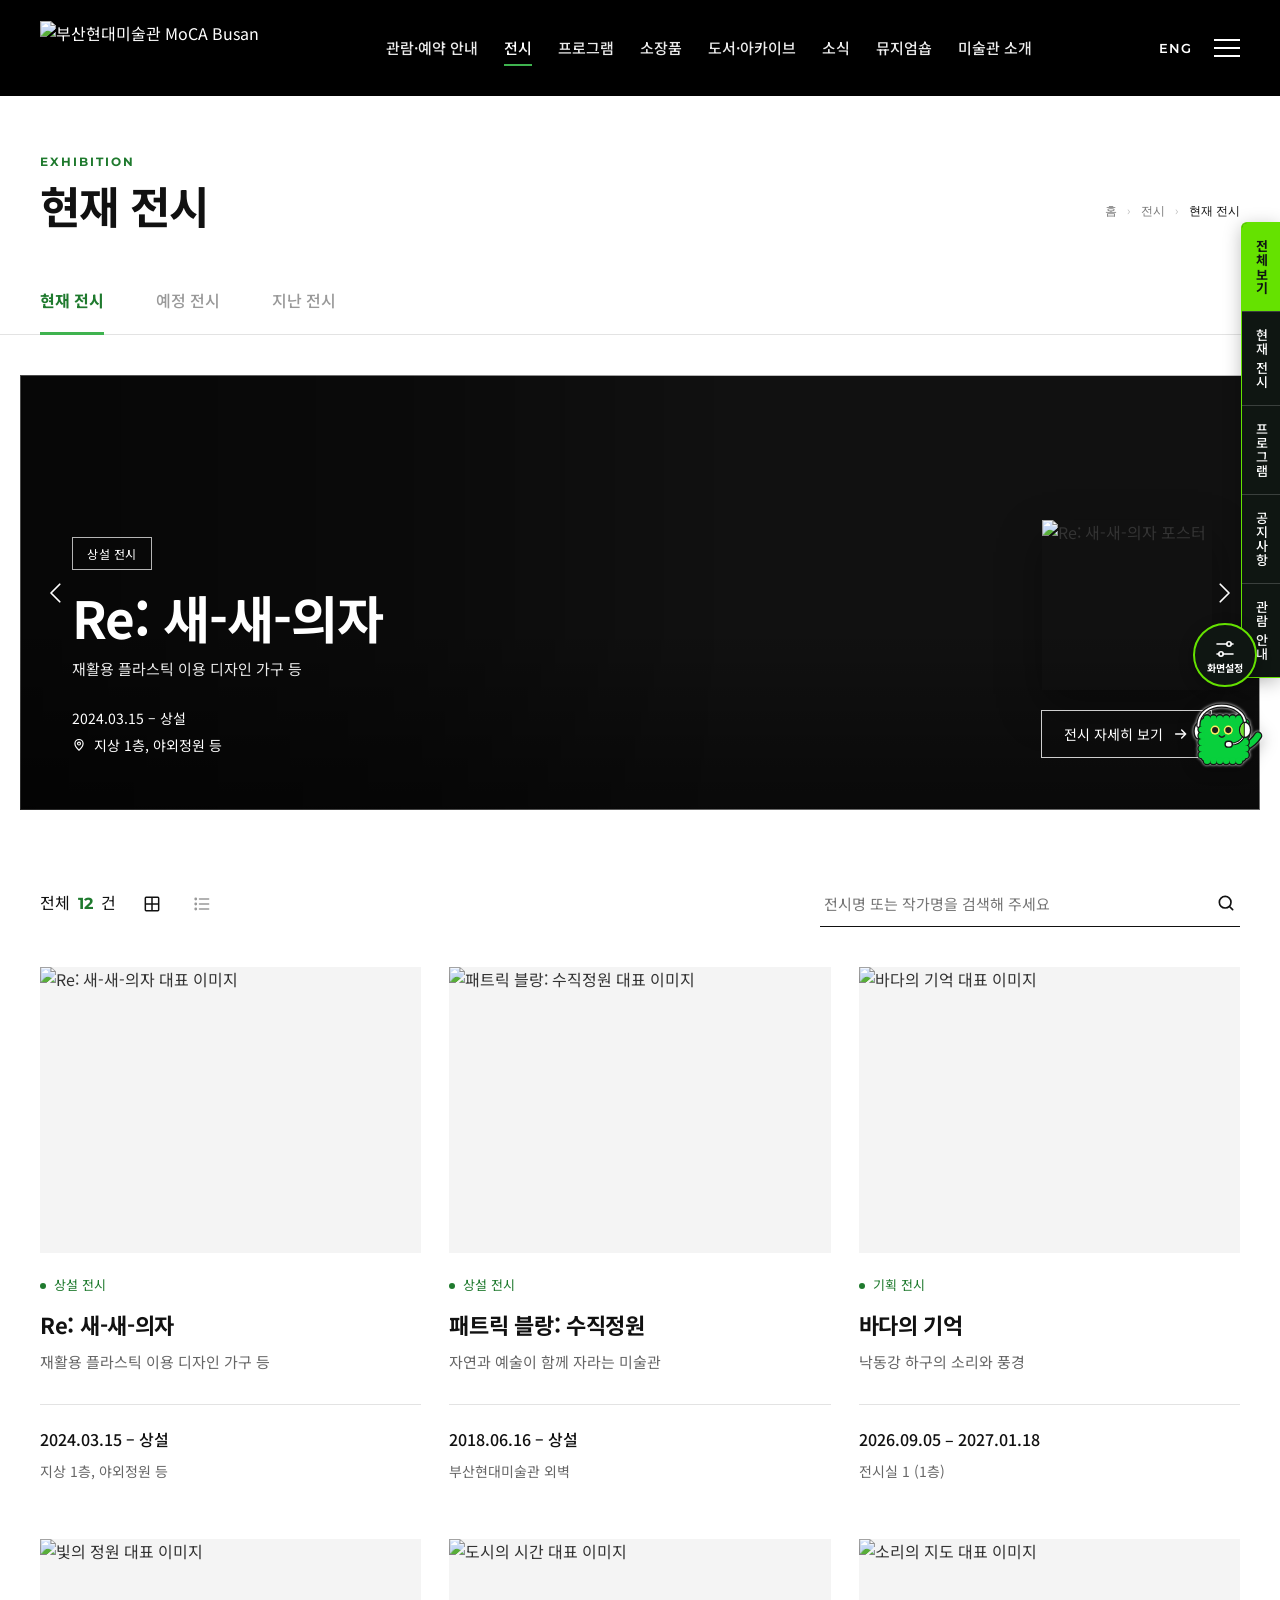
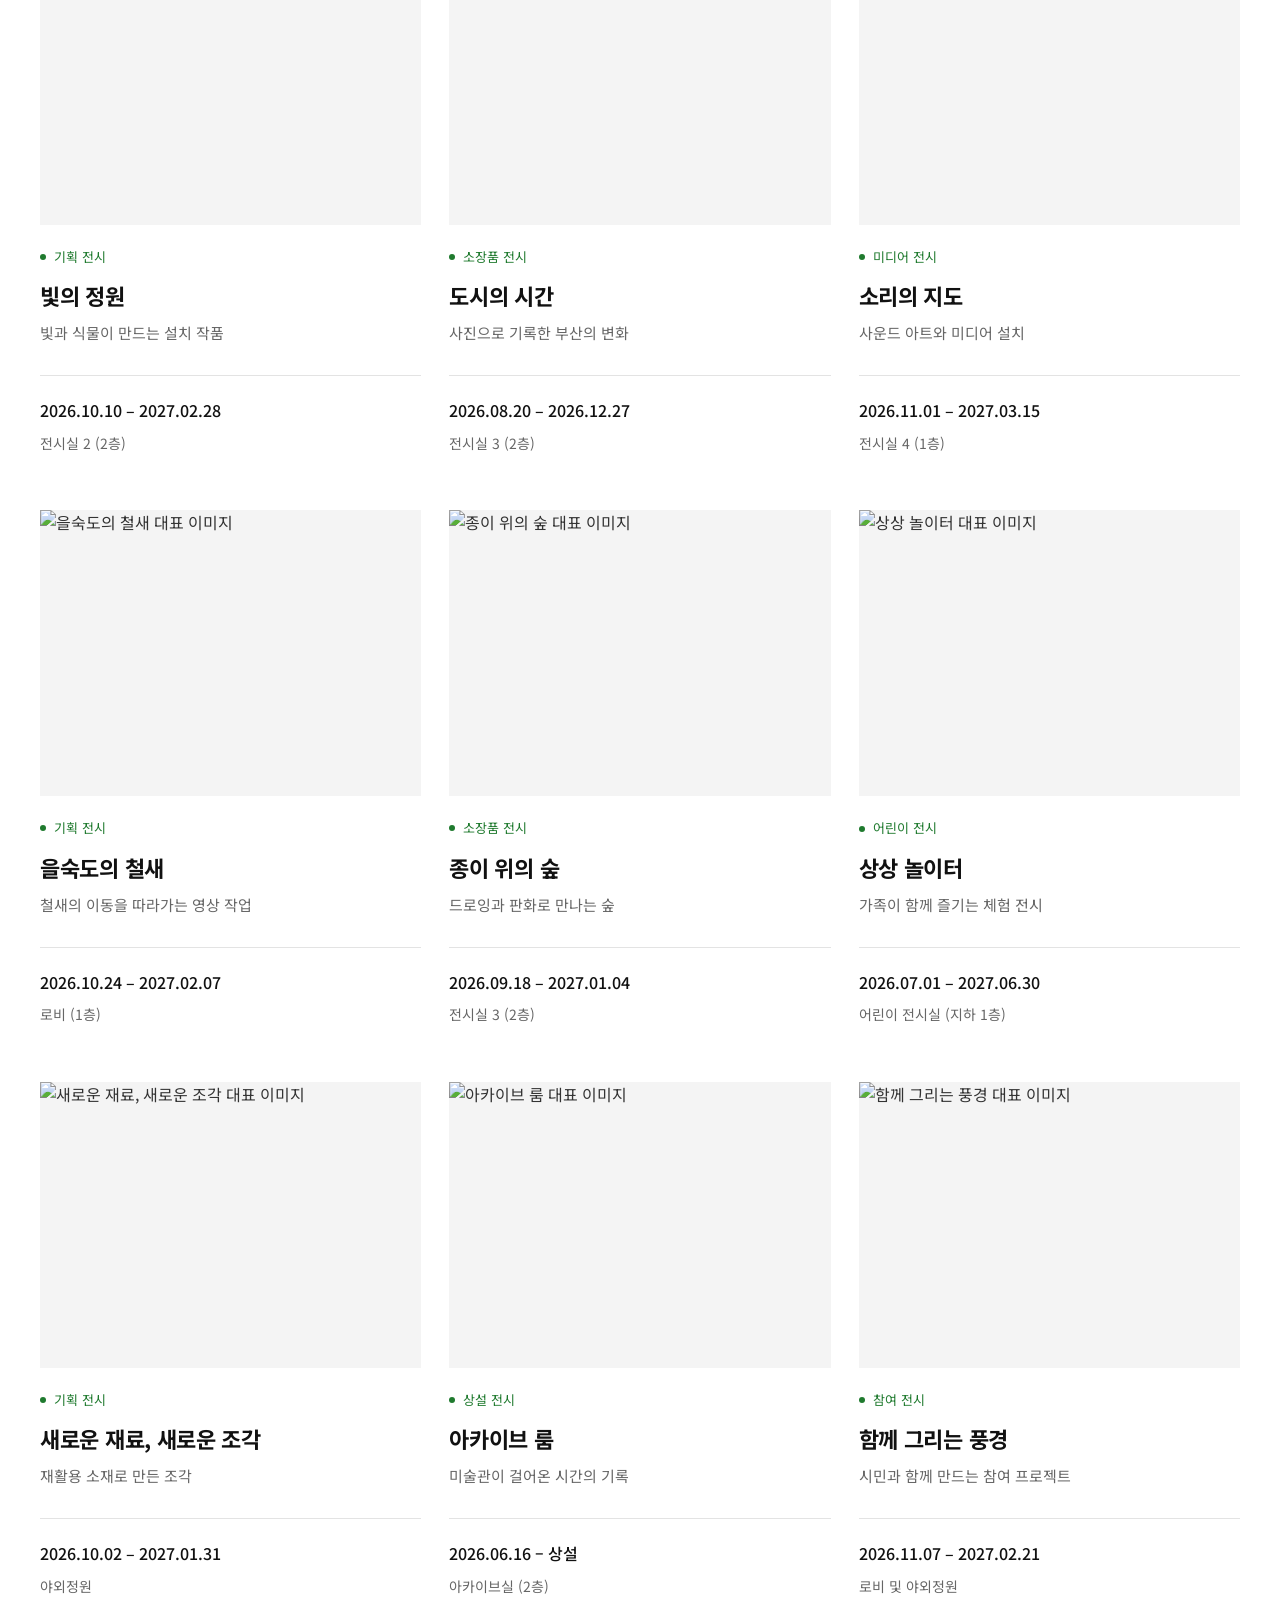
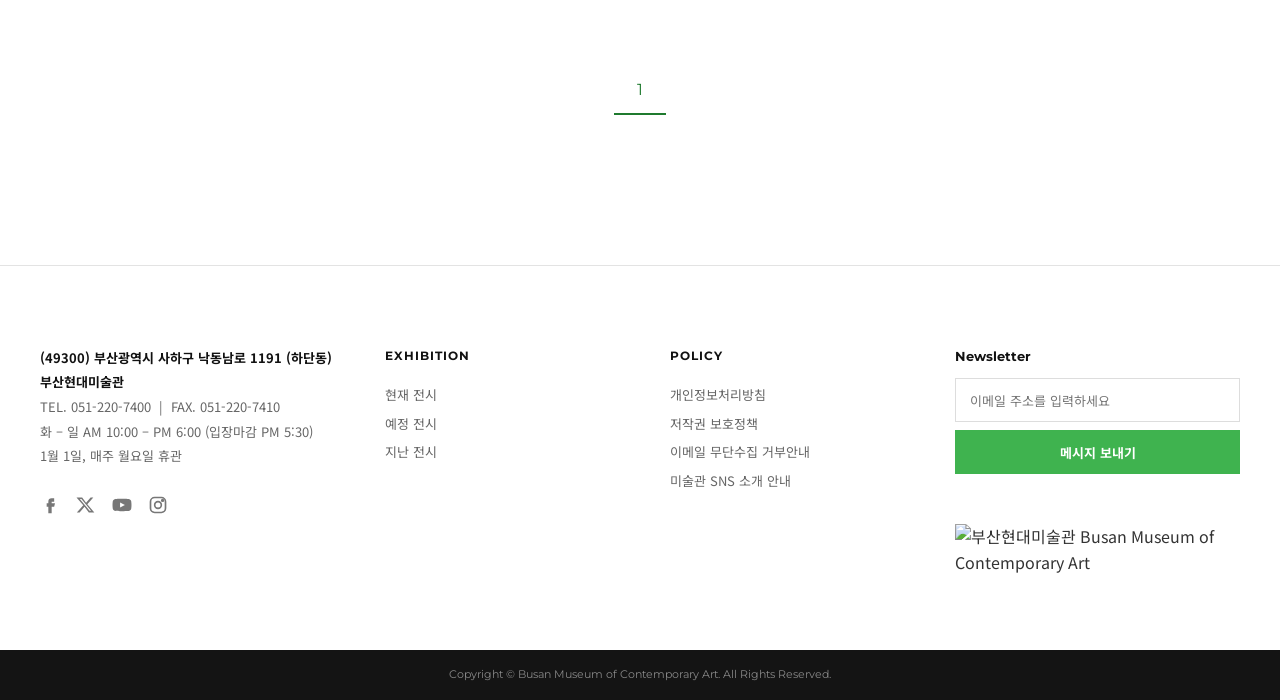
==== exhibition.html @ a178217a "메인 푸터를 블랙 배경·그레이 톤 글자로 변경 Co-Authored-By: Claude Opus 5.5 <noreply@anthropic.com>" ====
<!DOCTYPE html>
<html lang="ko">
<head>
<meta charset="UTF-8">
<meta name="viewport" content="width=device-width, initial-scale=1.0">
<title>전시 | 부산현대미술관 Museum of Contemporary Art Busan</title>
<link rel="preconnect" href="https://fonts.googleapis.com">
<link rel="preconnect" href="https://fonts.gstatic.com" crossorigin>
<link href="https://fonts.googleapis.com/css2?family=Noto+Sans+KR:wght@300;400;500;700;900&family=Montserrat:wght@400;500;600;700;800&family=Cormorant+Garamond:ital,wght@1,400&display=swap" rel="stylesheet">
<style>
  :root{
    --ink:#111;
    --text:#333;
    --muted:#888;
    --line:#e3e3e3;
    --bg-soft:#f4f4f4;
    --green:#3fb34f;
    --green-dark:#1f7a2e;
    --dark:#141414;
    --hover:#39b034;
  }
  *{margin:0;padding:0;box-sizing:border-box}
  [hidden]{display:none!important}
  html{scroll-behavior:smooth}
  body{font-family:'Noto Sans KR',sans-serif;color:var(--text);background:#fff;line-height:1.6;-webkit-font-smoothing:antialiased;overflow-x:hidden}
  img{display:block;width:100%;height:100%;object-fit:cover}
  a{color:inherit;text-decoration:none}
  ul,ol{list-style:none}
  button{font-family:inherit;cursor:pointer;border:0;background:none;color:inherit}
  .wrap{max-width:1320px;margin:0 auto;padding:0 40px}
  .inner{max-width:1240px;margin:0 auto}
  .en{font-family:'Montserrat',sans-serif}

  /* ---------- page transition (timing and easing follow rafaelstorck.com) ---------- */
  @view-transition { navigation: auto; }
  /* the menu bar (logo + menu line) is its own layer: it stays fixed while only the page under it changes */
  header{view-transition-name:site-header}
  ::view-transition-old(site-header){display:none}
  ::view-transition-new(site-header){animation:none}
  /* to another page: the page being left stays fixed, the next page rises from 100px below and fades in */
  ::view-transition-old(root){animation:none}
  ::view-transition-new(root){animation:vtIn .6s cubic-bezier(.22,1,.36,1) .1s both}
  /* back to 메인: 메인 stays fixed in its initial state, the page being left sinks down and fades out over it */
  html:active-view-transition-type(to-main)::view-transition-old(root){z-index:1;animation:vtOut .7s cubic-bezier(.33,0,.2,1) both}
  html:active-view-transition-type(to-main)::view-transition-new(root){animation:none}
  @keyframes vtOut{from{opacity:1;transform:translateY(0)}to{opacity:0;transform:translateY(100px)}}
  @keyframes vtIn{from{opacity:0;transform:translateY(100px)}to{opacity:1;transform:none}}
  @media (prefers-reduced-motion:reduce){
    ::view-transition-new(root){animation:vtFadeIn .3s linear both}
    html:active-view-transition-type(to-main)::view-transition-old(root){animation:vtFadeOut .3s linear both}
  }
  @keyframes vtFadeOut{to{opacity:0}}
  @keyframes vtFadeIn{from{opacity:0}}

  /* ---------- menu bar: black, same on every page ---------- */
  .top{position:relative;height:96px;background:#000}
  header{position:absolute;top:0;left:0;right:0;z-index:20;background:rgba(0,0,0,.8);transition:background .3s}
  header.fixed{position:fixed;background:rgba(0,0,0,.8)}
  .hd{display:flex;align-items:center;justify-content:space-between;height:96px;max-width:calc(1323px + 80px);margin:0 auto;padding:0 40px;transition:height .3s}
  header.fixed .hd{height:72px}
  .logo{display:flex;align-items:center;color:#fff}
  .logo img{width:auto;height:54px;object-fit:contain;transition:height .3s}
  header.fixed .logo img{height:44px}
  .gnb{display:flex;gap:44px;font-size:15px;font-weight:500}
  .gnb a{position:relative;padding:6px 0;color:#fff;opacity:.92}
  .gnb a::after{content:"";position:absolute;left:0;bottom:0;width:0;height:2px;background:var(--green);transition:.25s}
  .gnb a:hover::after,.gnb a[aria-current="page"]::after{width:100%}
  .gnb a[aria-current="page"]{opacity:1}
  .gnb-item{position:relative;display:flex}
  .gnb-item:hover > a::after,.gnb-item:focus-within > a::after{width:100%}
  .gnb-sub{position:absolute;top:calc(100% + 14px);left:50%;min-width:168px;padding:10px 0;background:rgba(0,0,0,.92);border-top:2px solid var(--green);opacity:0;visibility:hidden;transform:translate(-50%,6px);transition:opacity .2s,transform .2s,visibility .2s}
  .gnb-sub::before{content:"";position:absolute;left:0;right:0;top:-16px;height:16px}
  .gnb-item:hover .gnb-sub,.gnb-item:focus-within .gnb-sub{opacity:1;visibility:visible;transform:translate(-50%,0)}
  .gnb-sub a{display:block;padding:9px 20px;font-size:13px;text-align:center;white-space:nowrap;opacity:1}
  .gnb-sub a::after{display:none}
  .gnb-sub a:hover{color:var(--green);background:rgba(255,255,255,.08)}
  .util{display:flex;align-items:center;gap:22px;font-size:13px}
  .util .lang{font-family:'Montserrat',sans-serif;font-weight:600;letter-spacing:1px;color:#fff}
  .burger{width:26px;height:18px;position:relative;color:#fff}
  .burger i{position:absolute;left:0;right:0;height:2px;background:#fff}
  .burger i:nth-child(1){top:0}.burger i:nth-child(2){top:8px}.burger i:nth-child(3){top:16px}

  /* ---------- page head: kicker, title, breadcrumb (reference: 상단 제목 영역) ---------- */
  .page-head{padding:56px 0 0}
  .page-head .inner{padding:0}
  .kicker{font-family:'Montserrat',sans-serif;font-size:12px;font-weight:700;letter-spacing:2px;color:var(--green-dark)}
  .ph-row{display:flex;justify-content:space-between;align-items:flex-end;gap:20px;margin-top:8px}
  .page-head h1{font-size:44px;font-weight:700;color:var(--ink);letter-spacing:-.8px;line-height:1.2}
  .ln{display:block;overflow:hidden;padding-bottom:.12em;margin-bottom:-.12em}
  .ln > span{display:block;animation:lnUp 1s cubic-bezier(.2,.8,.2,1) both}
  @keyframes lnUp{from{transform:translateY(110%)}to{transform:none}}
  .crumb{font-family:'Montserrat',sans-serif;font-size:12px;color:#777;padding-bottom:12px;white-space:nowrap}
  .crumb span{margin:0 10px;color:#bbb}
  .crumb b{color:var(--ink);font-weight:500}

  /* ---------- tabs (reference: green active tab on a full-width rule) ---------- */
  .tabs{position:sticky;top:72px;z-index:10;background:#fff;border-bottom:1px solid var(--line);margin-top:34px}
  .tabs ul{display:flex;max-width:1240px;margin:0 auto}
  .tabs button{position:relative;padding:22px 0;margin-right:52px;font-size:16px;font-weight:500;color:#999;transition:color .2s}
  .tabs button::after{content:"";position:absolute;left:0;right:0;bottom:-1px;height:3px;background:var(--green);transform:scaleX(0);transition:transform .25s}
  .tabs button:hover{color:var(--ink)}
  .tabs button[aria-selected="true"]{color:var(--green-dark);font-weight:700}
  .tabs button[aria-selected="true"]::after{transform:scaleX(1)}

  /* ---------- hero slider (reference: full image banner with overlay copy and controls) ---------- */
  .hero{padding-top:40px}
  .hero-wrap{position:relative;max-width:1240px;margin:0 auto}
  .slides{position:relative;height:clamp(380px,34vw,460px);overflow:hidden;background:#111}
  .slide{position:absolute;inset:0;opacity:0;visibility:hidden;transition:opacity .9s ease,visibility .9s}
  .slide.on{opacity:1;visibility:visible}
  .slide > img{position:absolute;inset:0;transform:scale(1.06);transition:transform 6s ease}
  .slide.on > img{transform:scale(1)}
  .slide .shade{position:absolute;inset:0;background:linear-gradient(90deg,rgba(0,0,0,.7) 0%,rgba(0,0,0,.25) 58%,rgba(0,0,0,.3) 100%),linear-gradient(0deg,rgba(0,0,0,.45),transparent 45%)}
  .slides.is-promo{height:auto;background:#eef3ef}
  .slide.promo{position:relative;display:flex;align-items:center;justify-content:space-between;gap:40px;padding:64px 76px;background:#eef3ef;overflow:hidden}
  .slide.promo::before{content:"";position:absolute;right:-120px;top:-160px;width:520px;height:520px;border-radius:50%;background:radial-gradient(circle,rgba(63,179,79,.12),rgba(63,179,79,0) 70%);pointer-events:none}
  .slide.promo::after{content:"";position:absolute;inset:0;background:url(images/line-pattern.svg) center/cover no-repeat;pointer-events:none}
  .pr-copy{position:relative;z-index:1;opacity:0;transform:translateY(14px);transition:opacity .8s ease .1s,transform .8s ease .1s}
  .pr-kicker{display:block;font-size:13px;font-weight:600;letter-spacing:1.5px;color:var(--green-dark)}
  .pr-copy h2{margin-top:18px;font-size:clamp(26px,2.6vw,34px);font-weight:700;line-height:1.4;letter-spacing:-.5px;color:var(--ink)}
  .pr-copy p{margin-top:18px;font-size:15px;color:#666}
  .pr-tag{position:relative;z-index:1;font-family:'Cormorant Garamond',Georgia,serif;font-style:italic;font-weight:600;font-size:clamp(36px,4.4vw,58px);line-height:1;color:var(--green-dark);white-space:nowrap;opacity:0;transform:translateX(24px);transition:opacity 1s ease .35s,transform 1s ease .35s}
  .slide.promo.on .pr-copy,.slide.promo.on .pr-tag{opacity:1;transform:none}
  @media (max-width:900px){.slide.promo{flex-direction:column;align-items:flex-start;padding:48px 32px}}
  @media (max-width:680px){.slide.promo{padding:40px 24px}}
  .sl-kicker{display:block;font-size:13px;font-weight:700;letter-spacing:3px;color:#7ee08a}
  .slide.is-intro .sl-copy h2{margin-top:14px}
  .slide.is-intro .sl-sub{font-size:16px;margin-top:14px}
  .slide.is-intro .sl-copy{top:52px;bottom:auto}
  .slide.is-intro > img.season{opacity:0;transform:scale(1);transition:opacity 1.4s ease;will-change:transform,opacity}
  .slide.is-intro > img.season.cur{opacity:1}
  .intro-sub{position:absolute;left:50%;bottom:32px;z-index:2;transform:translateX(-50%);height:31px;display:flex;align-items:center;justify-content:center;margin:0;max-width:calc(100% - 48px);padding:0;color:#fff;font-size:18px;font-weight:600;line-height:1.5;text-align:center;letter-spacing:-.2px;text-shadow:0 1px 2px rgba(0,0,0,.8),0 2px 10px rgba(0,0,0,.6),0 0 24px rgba(0,0,0,.45);white-space:nowrap}
  @media (max-width:1100px){.intro-sub{bottom:80px}}
  @media (max-width:680px){.intro-sub{white-space:normal;width:calc(100% - 48px);height:auto;font-size:15px;bottom:68px}}
  .season-dots{position:absolute;right:40px;bottom:32px;z-index:3;display:flex;gap:6px}
  .season-dots button{border:1px solid rgba(255,255,255,.55);background:rgba(0,0,0,.25);color:#fff;font-family:inherit;font-size:13px;font-weight:600;line-height:1;padding:8px 14px;border-radius:999px;cursor:pointer;transition:background .2s,border-color .2s}
  .season-dots button[aria-current="true"]{background:#fff;color:#111;border-color:#fff}
  @media (max-width:680px){.season-dots{right:20px;bottom:20px}.season-dots button{padding:6px 10px;font-size:12px}}
  .slide.is-intro .shade{background:radial-gradient(ellipse 62% 52% at 0% 0%,rgba(0,0,0,.6) 0%,rgba(0,0,0,.35) 45%,rgba(0,0,0,0) 100%)}
  .slide.is-poster > img{filter:blur(18px) saturate(1.2);transform:scale(1.2)}
  .slide.is-poster.on > img{transform:scale(1.15)}
  /* 배경 사진이 따로 있는 포스터 배너: 흐림 없이 사진 그대로, 글자 쪽만 은은한 검정 그라데이션 */
  .slide.is-poster.has-bg > img,.slide.is-poster.has-bg.on > img{filter:none;transform:none;object-position:50% 50%}
  .slide.is-poster.has-bg.bg-flip > img,.slide.is-poster.has-bg.bg-flip.on > img{transform:scaleX(-1);object-position:50% 42%}
  .slide.has-bg .shade{background:linear-gradient(90deg,rgba(0,0,0,.62) 0%,rgba(0,0,0,.38) 32%,rgba(0,0,0,0) 58%),linear-gradient(0deg,rgba(0,0,0,.45) 0%,rgba(0,0,0,0) 42%)}
  /* 배경 사진이 있는 배너: 포스터를 작게 줄여 오른쪽 '전시 자세히 보기' 버튼 위로 */
  .slide.has-bg .sl-poster{left:auto;top:auto;right:48px;bottom:120px;width:170px;height:170px;transform:translateY(12px)}
  .slide.has-bg.on .sl-poster{transform:none}
  /* 세로로 긴 포스터: 버튼 폭 그대로, 높이만 늘림 */
  .slide.has-bg.poster-tall .sl-poster{height:212px}
  .slide.has-bg.poster-tall .sl-poster img{object-position:50% 40%}
  .sl-poster{position:absolute;left:50%;top:50%;height:calc(100% - 156px);aspect-ratio:1/1;z-index:2;box-shadow:0 18px 40px rgba(0,0,0,.35);opacity:0;transform:translate(-50%,calc(-50% + 16px));transition:opacity .9s ease .3s,transform .9s ease .3s}
  .slide.on .sl-poster{opacity:1;transform:translate(-50%,-50%)}
  .sl-poster img{width:100%;height:100%;object-fit:cover;display:block}
  .slide .tagline{position:absolute;right:48px;top:40px;z-index:2;font-family:'Cormorant Garamond',serif;font-style:italic;font-size:clamp(20px,2.2vw,30px);color:#fff;opacity:.95}
  .sl-copy{position:absolute;left:52px;bottom:52px;z-index:2;color:#fff;max-width:640px}
  .label{display:inline-block;border:1px solid rgba(255,255,255,.7);padding:6px 14px;font-size:12px;letter-spacing:.5px}
  .sl-copy h2{font-size:clamp(34px,4vw,54px);font-weight:700;letter-spacing:-1px;line-height:1.15;margin-top:18px}
  .sl-sub{font-size:15px;opacity:.92;margin-top:10px}
  .sl-meta{margin-top:24px;font-size:14px;line-height:1.9}
  .sl-meta li{display:flex;align-items:center;gap:8px}
  .sl-btn{position:absolute;right:48px;bottom:52px;z-index:3;display:inline-flex;align-items:center;gap:10px;padding:12px 22px;border:1px solid rgba(255,255,255,.8);color:#fff;font-size:14px;transition:.25s}
  .sl-btn:hover{background:#fff;color:var(--ink)}
  .sl-btn svg{width:16px;height:16px}
  .hs-ctrl{position:absolute;right:26px;bottom:24px;z-index:3;display:flex;align-items:center;gap:12px;color:#fff;font-family:'Montserrat',sans-serif;font-size:13px}
  .hs-ctrl .circ{width:44px;height:44px;border-radius:50%;border:1px solid rgba(255,255,255,.8);color:#fff;display:grid;place-items:center;transition:.25s}
  .hs-ctrl .circ:hover{background:#fff;color:var(--ink)}
  .hs-ctrl .circ svg{width:16px;height:16px}
  .hs-ctrl b{font-weight:600}
  .side{position:absolute;top:50%;transform:translateY(-50%);z-index:4;width:48px;height:48px;color:#fff;display:grid;place-items:center;transition:color .2s}
  .side.prev{left:12px}
  .side.next{right:12px}
  .side svg{width:30px;height:30px}
  .side:hover{color:var(--green)}
  /* on wide screens the arrows sit outside the banner, like the reference */
  @media (min-width:1400px){
    .side{color:var(--ink)}
    .side.prev{left:-72px}
    .side.next{right:-72px}
    .side:hover{color:var(--green-dark)}
  }

  /* ---------- shared blocks ---------- */
  .page{padding:0 0 0}
  .panel[hidden]{display:none}
  .badge{display:inline-flex;align-items:center;gap:6px;font-family:'Montserrat',sans-serif;font-size:11px;font-weight:700;padding:5px 11px;background:var(--bg-soft);border-radius:3px;color:var(--ink);width:max-content}
  .badge::before{content:"";width:6px;height:6px;border-radius:50%;background:var(--green)}
  .badge.end::before{background:#bbb}
  .badge.soon::before{background:var(--ink)}
  .count{font-family:'Montserrat',sans-serif;font-size:13px;color:var(--muted)}
  .count b{color:var(--ink)}
  .cards-head{display:flex;justify-content:space-between;align-items:flex-end;gap:20px;flex-wrap:wrap;margin:120px 0 36px}
  .cards-head h2{font-size:30px;font-weight:800;color:var(--ink);letter-spacing:-.5px}
  .cards-head p{font-size:14px;color:var(--muted);margin-top:8px}

  /* ---------- split (detail page) ---------- */
  .split{display:grid;grid-template-columns:1.05fr 1fr;gap:80px;align-items:center}
  .split .copy h2{font-size:clamp(40px,4.6vw,64px);font-weight:800;color:var(--ink);line-height:1.12;letter-spacing:-1.2px;margin-top:16px}
  .split .lead{font-size:16px;color:#666;margin-top:22px;max-width:520px;line-height:1.85}
  .split .art{position:relative}
  .split .art .frame{aspect-ratio:4/5;overflow:hidden;border-radius:14px;background:var(--bg-soft)}

  /* ---------- numbered rows (layout from the reference: alternating image and text) ---------- */
  .rows{display:grid;gap:120px;margin-top:150px}
  .row{display:grid;grid-template-columns:1fr 1fr;gap:64px;align-items:center}
  .row .frame{aspect-ratio:4/3;overflow:hidden;border-radius:14px;background:var(--bg-soft)}
  .row.rev .frame{order:2}
  .row.wide .frame{aspect-ratio:16/10;margin-right:-90px;position:relative;z-index:1}
  .row .num{font-family:'Montserrat',sans-serif;font-size:14px;font-weight:700;color:var(--green-dark);letter-spacing:1px}
  .row h3{font-size:30px;font-weight:700;color:var(--ink);margin:12px 0 14px;letter-spacing:-.4px;line-height:1.3}
  .row p{font-size:14px;color:#666;line-height:1.9;max-width:420px}
  .row.rev .txt{padding-left:40px}

  /* ---------- card grid (layout from the reference: product-style cards) ---------- */
  /* list toolbar: count, view toggle, search */
  .tools{display:flex;justify-content:space-between;align-items:center;gap:24px;flex-wrap:wrap;margin:70px 0 40px}
  .tl-left{display:flex;align-items:center;gap:22px}
  .tools .count{font-family:'Noto Sans KR',sans-serif;font-size:16px;color:var(--ink)}
  .tools .count b{color:var(--green-dark);font-family:'Montserrat',sans-serif;margin:0 4px}
  .vbtn{width:28px;height:28px;display:grid;place-items:center;color:#999;transition:color .2s}
  .vbtn svg{width:20px;height:20px}
  .vbtn:hover,.vbtn[aria-pressed="true"]{color:var(--ink)}
  .search{position:relative;width:min(420px,100%);border-bottom:1px solid var(--ink)}
  .search input{width:100%;height:46px;border:0;outline:none;font:inherit;font-size:15px;padding:0 36px 0 4px;background:none}
  .search svg{position:absolute;right:4px;top:50%;width:20px;height:20px;transform:translateY(-50%);color:var(--ink)}
  .search:focus-within{border-color:var(--green)}

  .grid{display:grid;grid-template-columns:repeat(4,1fr);gap:56px 28px}
  .card{display:block;cursor:pointer}
  .card .frame{aspect-ratio:4/3;overflow:hidden;background:var(--bg-soft)}
  .card .frame img{transition:transform .6s}
  .card:hover .frame img{transform:scale(1.05)}
  .card .frame{position:relative}
  .card .dday{position:absolute;left:14px;top:14px;z-index:1;padding:5px 11px;border-radius:999px;background:var(--green);color:#fff;font-family:'Montserrat',sans-serif;font-size:12px;font-weight:700;letter-spacing:.5px;line-height:1.2}
  .card .card-icos{position:absolute;left:50%;top:50%;z-index:1;display:flex;gap:10px;transform:translate(-50%,-50%);pointer-events:none}
  .card .audio-ico{display:grid;place-items:center;width:64px;height:64px;border-radius:50%;background:rgba(0,0,0,.45);border:1.5px solid rgba(255,255,255,.85);color:#fff;-webkit-backdrop-filter:blur(4px);backdrop-filter:blur(4px);transition:background .25s,transform .25s}
  .card .audio-ico svg{width:30px;height:30px}
  .card .audio-ico:has(b){display:flex;flex-direction:column;align-items:center;justify-content:center;gap:0}
  .card .audio-ico:has(b) svg{width:26px;height:26px;margin-top:2px}
  .card .sign-ico svg{width:46px;height:36px;margin-top:-2px}
  .card .audio-ico b{font-size:11px;font-weight:700;line-height:1;letter-spacing:.5px;margin-top:-3px}
  .card:hover .audio-ico{background:var(--green);border-color:var(--green);transform:scale(1.06)}
  .card .kind{display:flex;align-items:center;gap:8px;margin-top:22px;font-size:13px;color:var(--green-dark)}
  .card .kind::before{content:"";width:6px;height:6px;border-radius:50%;background:var(--green-dark)}
  .card .kind.end{color:#888}.card .kind.end::before{background:#bbb}
  .card h4{font-size:22px;font-weight:700;color:var(--ink);margin-top:14px;line-height:1.35;letter-spacing:-.3px}
  .card p{font-size:15px;color:#666;margin-top:10px;line-height:1.6}
  .card .meta{margin-top:30px;padding-top:22px;border-top:1px solid var(--line)}
  .card .meta b{display:block;font-size:16px;font-weight:500;color:var(--ink)}
  .card .meta span{display:block;font-size:14px;color:#666;margin-top:8px}
  .list-view .grid{grid-template-columns:1fr;gap:0}
  .list-view .card{display:grid;grid-template-columns:320px 1fr;column-gap:44px;padding:34px 0;border-bottom:1px solid var(--line)}
  .list-view .card .frame{grid-row:1 / span 4}
  .list-view .card .kind{margin-top:4px}
  .list-view .card .meta{margin-top:20px;padding-top:16px}
  .pager{display:flex;justify-content:center;margin-top:70px}
  .pager a{min-width:52px;padding:10px 0;text-align:center;font-family:'Montserrat',sans-serif;font-size:16px;color:var(--green-dark);border-bottom:2px solid var(--green-dark)}
  .card:focus-visible{outline:2px solid var(--green);outline-offset:6px}
  .empty{font-size:14px;color:var(--muted);padding:40px 0}

  /* ---------- filters + archive note ---------- */
  .filters{display:flex;gap:8px;flex-wrap:wrap;margin-bottom:34px}
  .filters button{font-size:13px;padding:8px 18px;border:1px solid var(--line);border-radius:30px;color:#555;transition:.2s}
  .filters button:hover{border-color:var(--ink);color:var(--ink)}
  .filters button[aria-pressed="true"]{background:var(--ink);border-color:var(--ink);color:#fff}
  .archive-note{font-size:13px;color:var(--muted);margin:-14px 0 28px}
  .archive-note b{color:var(--ink)}

  /* ---------- upcoming ---------- */
  .coming{padding:70px 0 10px}
  .coming h2{font-size:clamp(36px,4vw,56px);font-weight:800;color:var(--ink);letter-spacing:-1px;line-height:1.15;margin-top:14px}
  .coming p{font-size:15px;color:#666;margin-top:16px}
  .cal-bar{display:flex;align-items:center;gap:20px;margin-top:40px;flex-wrap:wrap}
  .years{display:flex;gap:6px}
  .years button,.cal-all{font-family:'Montserrat',sans-serif;font-size:14px;font-weight:600;padding:7px 16px;border:1px solid var(--line);border-radius:30px;color:#888;transition:.2s}
  .years button[aria-pressed="true"],.cal-all[aria-pressed="true"]{background:var(--ink);border-color:var(--ink);color:#fff}
  .years button:hover,.cal-all:hover{border-color:var(--ink);color:var(--ink)}
  .years button[aria-pressed="true"]:hover,.cal-all[aria-pressed="true"]:hover{color:#fff}
  .cal-note{flex:1;font-size:14px;color:var(--green-dark);font-weight:500}
  .months{display:grid;grid-template-columns:repeat(12,1fr);border:1px solid var(--line);margin:16px 0 0}
  .months li{border-left:1px solid var(--line)}
  .months li:first-child{border-left:0}
  .months button{display:block;width:100%;padding:14px 0;text-align:center;font-family:'Montserrat',sans-serif;font-size:12px;color:#bbb;cursor:default}
  .months li.has{background:var(--bg-soft)}
  .months li.has button{color:var(--ink);font-weight:700;cursor:pointer}
  .months li.has button::after{content:"";display:block;width:6px;height:6px;margin:6px auto 0;border-radius:50%;background:var(--green)}
  .months li.has button:hover{background:#e9f5eb}
  .months li.now{box-shadow:inset 0 -3px 0 var(--green)}
  .months li.on{background:var(--green-dark)}
  .months li.on button{color:#fff}
  .months li.on button::after{background:#fff}
  .months li.on button:hover{background:var(--green-dark)}
  .months button:focus-visible{outline:2px solid var(--green);outline-offset:-2px}

  /* ---------- full-bleed band ---------- */
  .band{position:relative;height:440px;overflow:hidden;color:#fff;margin-top:150px}
  .band > img{position:absolute;inset:0;transform:scale(1.04)}
  .band::after{content:"";position:absolute;inset:0;background:linear-gradient(180deg,rgba(10,20,12,.45),rgba(10,20,12,.7))}
  .band .in{position:relative;z-index:2;height:100%;display:grid;place-items:center;text-align:center;padding:0 20px}
  .band .kicker{color:#cfe9d4}
  .band h3{font-size:clamp(26px,3.2vw,44px);font-weight:800;letter-spacing:-.6px;margin-top:14px;line-height:1.25}
  .band p{font-size:15px;opacity:.85;margin-top:14px}
  .btn-out{display:inline-flex;margin-top:30px;padding:12px 26px;border:1px solid #fff;border-radius:40px;font-size:13px;color:#fff;transition:.25s}
  .btn-out:hover{background:#fff;color:var(--ink)}

  /* ---------- detail (reference: title line, wide visual, narrow overview, 2-column info) ---------- */
  .dt-head{padding-top:56px}
  .dt-head h2{font-size:32px;font-weight:700;color:var(--ink);letter-spacing:-.6px;margin-top:10px;line-height:1.3}
  .dt-line{display:flex;justify-content:space-between;align-items:center;gap:20px;margin-top:22px;padding-bottom:26px;border-bottom:1px solid var(--line)}
  .dt-line p{font-size:13px;color:#666}
  .dt-line i{display:inline-block;width:1px;height:11px;background:#ccc;margin:0 12px}
  .dt-acts{display:flex;gap:6px}
  .dt-acts button{width:34px;height:34px;display:grid;place-items:center;color:#333;border-radius:50%;transition:background .2s,color .2s}
  .dt-acts button:hover{background:var(--bg-soft)}
  .dt-acts svg{width:18px;height:18px}
  .share-wrap{position:relative}
  .share-pop{position:absolute;right:-10px;top:calc(100% + 10px);z-index:30;display:flex;align-items:center;gap:10px;padding:12px 14px;background:#fff;border:1px solid var(--line);border-radius:10px;box-shadow:0 12px 30px rgba(0,0,0,.12)}
  /* keep the title block (and its share box) above the image below it */
  .dt-head{position:relative;z-index:5}
  .dt-acts .share-pop button{width:32px;height:32px;border-radius:7px;opacity:.9;transition:opacity .2s,transform .2s}
  .dt-acts .share-pop button:hover{background:none;opacity:1;transform:translateY(-2px)}
  .dt-acts .share-pop svg{width:32px;height:32px}
  .share-msg{position:absolute;right:0;top:calc(100% + 8px);white-space:nowrap;font-size:12px;color:#fff;background:var(--ink);padding:6px 10px;border-radius:4px}
  .dt-acts button[aria-pressed="true"]{color:#e0464b}
  .dt-acts button[aria-pressed="true"] path{fill:currentColor}
  /* the box takes the image's own ratio, so there is no empty space around it */
  .dt-visual{margin-top:32px;display:flex;justify-content:center}
  .dt-visual img{width:auto;height:auto;max-width:100%;max-height:min(80vh,820px)}
  /* 음성해설 · 오디오 가이드: 트랙별 카드 */
  .dt-audio{max-width:1040px;margin:56px auto 0}
  .au-head{display:flex;align-items:flex-end;justify-content:space-between;gap:12px;flex-wrap:wrap;padding-bottom:16px;margin-bottom:22px;border-bottom:1px solid var(--ink)}
  .au-head .au-kicker{display:block;font-family:'Montserrat',sans-serif;font-size:12px;font-weight:700;letter-spacing:1.5px;color:var(--green-dark)}
  .dt-audio h3{margin:6px 0 0;font-size:22px;font-weight:800;letter-spacing:-.4px;color:var(--ink)}
  .au-head .au-total{font-size:13px;color:var(--muted)}
  .au-head .au-total b{color:var(--ink)}
  .au-list{list-style:none;margin:0;padding:0;display:grid;grid-template-columns:repeat(2,minmax(0,1fr));gap:18px}
  .au-card{display:flex;flex-direction:column;gap:16px;padding:22px 22px 20px;background:#fff;border:1px solid #e3e6e2;border-radius:14px;box-shadow:0 1px 2px rgba(0,0,0,.04);transition:border-color .25s,box-shadow .25s,transform .25s}
  .au-card:hover{border-color:var(--green);box-shadow:0 10px 26px rgba(0,0,0,.08);transform:translateY(-2px)}
  .au-top{display:flex;align-items:flex-start;gap:14px}
  .au-no{flex:none;display:grid;place-items:center;width:46px;height:46px;border-radius:50%;background:var(--green);color:#fff;font-family:'Montserrat',sans-serif;font-size:15px;font-weight:700}
  .au-name{margin:0;min-width:0;font-size:16px;font-weight:700;line-height:1.45;color:var(--ink)}
  .sr-only{position:absolute;width:1px;height:1px;padding:0;margin:-1px;overflow:hidden;clip:rect(0,0,0,0);white-space:nowrap;border:0}
  .au-name .au-voice{display:inline-flex;align-items:center;gap:5px;margin-top:6px;padding:3px 10px;border-radius:999px;background:#eef3ef;font-size:12px;font-weight:500;color:var(--green-dark)}
  .au-name .au-voice svg{width:13px;height:13px}
  .au-card audio{display:block;width:100%;height:42px}
  .au-yt{align-self:flex-start;display:inline-flex;align-items:center;gap:7px;height:36px;padding:0 15px;border-radius:999px;border:1px solid #d9ddd8;color:var(--ink);font-size:13px;font-weight:600;white-space:nowrap;transition:background .2s,color .2s,border-color .2s}
  .au-yt svg{width:15px;height:15px;color:#e33}
  .au-yt:hover{background:var(--ink);border-color:var(--ink);color:#fff}
  .au-card.no-player .au-yt{margin-top:auto}
  .au-scripts{display:grid;grid-template-columns:repeat(2,minmax(0,1fr));gap:18px;margin-top:18px}
  .au-script{display:flex;align-items:center;gap:14px;padding:18px 20px;border-radius:14px;background:#f4f5f3;color:var(--ink);font-size:14px;font-weight:600;line-height:1.45;transition:background .2s}
  .au-script:hover{background:#e6efe7}
  .au-script i{flex:none;display:grid;place-items:center;width:38px;height:38px;border-radius:10px;background:#fff;color:var(--green-dark)}
  .au-script i svg{width:18px;height:18px}
  .au-script small{display:block;margin-top:2px;font-size:12px;font-weight:400;color:var(--muted)}
  @media (max-width:760px){.au-list,.au-scripts{grid-template-columns:1fr}.au-card{padding:18px}}
  .dt-vr{max-width:1040px;margin:32px auto 0}
  .vr-stage{position:relative;aspect-ratio:16/9;max-height:min(78vh,620px);width:100%;overflow:hidden;border-radius:14px;background:#111}
  .vr-stage iframe{position:absolute;inset:0;width:100%;height:100%;border:0}
  .vr-bar{display:flex;align-items:center;justify-content:space-between;gap:12px;flex-wrap:wrap;margin-top:12px;font-size:14px;color:var(--muted)}
  .vr-bar p{margin:0}
  .vr-bar b{color:var(--ink);margin-right:10px}
  .vr-bar a{font-weight:600;color:var(--green-dark)}
  .dt-video video{display:block;width:auto;max-width:100%;height:min(78vh,760px);background:#111}
  .dt-gallery{margin-top:32px;outline:none}
  .g-stage{position:relative;aspect-ratio:3/2;max-height:min(78vh,760px);width:100%;overflow:hidden;background:#111;touch-action:pan-y;user-select:none}
  .g-img{position:absolute;inset:0;width:100%;height:100%;object-fit:cover;opacity:0;transform:scale(1.03);transition:opacity .7s ease,transform 1.2s ease;pointer-events:none}
  .g-img.on{opacity:1;transform:none}
  .g-img.g-contain{object-fit:contain;background:#f3f4f2}
  .g-nav{position:absolute;top:50%;z-index:2;width:52px;height:52px;margin-top:-26px;display:grid;place-items:center;border-radius:50%;background:rgba(0,0,0,.35);color:#fff;transition:background .2s}
  .g-nav:hover,.g-nav:focus-visible{background:rgba(0,0,0,.65)}
  .g-nav svg{width:24px;height:24px}
  .g-prev{left:20px}
  .g-next{right:20px}
  .g-count{position:absolute;right:20px;bottom:18px;z-index:2;padding:6px 14px;border-radius:20px;background:rgba(0,0,0,.5);color:rgba(255,255,255,.8);font-size:13px;letter-spacing:1px}
  .g-count b{color:#fff;font-weight:700}
  .g-thumbs{display:flex;gap:10px;margin-top:12px;padding-bottom:8px;overflow-x:auto;overscroll-behavior-x:contain;cursor:grab;scrollbar-width:thin;scrollbar-color:#bbb transparent}
  .g-thumbs.dragging{cursor:grabbing;user-select:none}
  .g-thumbs.dragging button{pointer-events:none}
  .g-thumbs img{-webkit-user-drag:none;user-select:none}
  .g-thumbs::-webkit-scrollbar{height:6px}
  .g-thumbs::-webkit-scrollbar-thumb{background:#c8ccc7;border-radius:3px}
  .g-thumbs button{flex:0 0 auto;width:120px;aspect-ratio:3/2;padding:0;border:2px solid transparent;opacity:.5;transition:opacity .2s,border-color .2s}
  .g-thumbs button:hover{opacity:.85}
  .g-thumbs button[aria-current]{opacity:1;border-color:var(--green-dark,#1f7a35)}
  .g-thumbs img{width:100%;height:100%;object-fit:cover;display:block}
  @media (max-width:680px){.g-nav{width:40px;height:40px;margin-top:-20px}.g-prev{left:10px}.g-next{right:10px}.g-thumbs button{width:84px}}
  .dt-body{max-width:740px;margin:44px auto 0}
  .dt-body h3{font-size:18px;font-weight:700;color:var(--ink)}
  .dt-body .desc{font-size:14px;color:#333;line-height:1.85;margin-top:18px}
  .dt-body .desc + .desc{margin-top:14px}
  .dt-body .desc.desc-note{margin-top:6px;padding:10px 14px;border-left:2px solid var(--green);background:#f4f6f3;font-size:13px;color:#666}
  .dt-figure{margin:36px 0 0}
  .dt-figure img{width:100%;height:auto;display:block}
  .dt-figure figcaption{font-size:13px;color:#666;text-align:center;margin-top:12px}
  .dt-info{display:grid;grid-template-columns:1fr 1fr;gap:28px 40px;margin-top:34px;padding:30px 0 34px;border-top:1px solid var(--line);border-bottom:1px solid var(--line)}
  .dt-info dt{font-size:12px;color:#888}
  .dt-info dd{font-size:14px;color:var(--ink);margin-top:10px}
  .dt-size{list-style:none;margin:0;padding:0;display:grid;gap:6px}
  .dt-size li{display:grid;grid-template-columns:64px 1fr;gap:10px}
  .dt-size b{font-weight:500;color:var(--ink)}
  .dt-size span{color:#555;font-variant-numeric:tabular-nums}
  .dt-back{text-align:center;margin-top:50px}
  .back{display:inline-flex;align-items:center;gap:8px;padding:12px 28px;background:var(--ink);color:#fff;font-size:13px;transition:background .2s}
  .back:hover{background:var(--green-dark)}
  .back svg{width:14px;height:14px}
  @media (max-width:680px){
    .dt-head h2{font-size:24px}
    .dt-line{flex-direction:column;align-items:flex-start}
    .dt-info{grid-template-columns:1fr;gap:20px}
  }
  .info{margin-top:28px;border-top:1px solid var(--ink)}
  .info div{display:grid;grid-template-columns:96px 1fr;font-size:14px;padding:13px 0;border-bottom:1px solid var(--line)}
  .info dt{color:var(--muted)}
  .info b{color:var(--ink);font-weight:500}
  .desc{font-size:14px;color:#666;line-height:1.9;margin-top:24px}
  .guide-row{display:flex;gap:8px;flex-wrap:wrap;margin-top:20px}
  .guide-row span{font-size:12px;padding:5px 12px;border:1px solid var(--line);border-radius:20px;color:#555}
  .guide-row span.on{background:var(--bg-soft);color:var(--ink);font-weight:600}
  .views{font-family:'Montserrat',sans-serif;font-size:12px;color:var(--muted);margin-top:20px}
  .views b{color:var(--ink)}
  .outline-head{margin:130px 0 26px}
  .outline-head h3{font-size:30px;font-weight:800;color:var(--ink);letter-spacing:-.4px;margin-top:10px}
  .outline-grid{display:grid;grid-template-columns:repeat(3,1fr);border-top:1px solid var(--ink)}
  .outline-grid li{display:flex;flex-direction:column;gap:10px;padding:28px 28px 28px 0;border-bottom:1px solid var(--line)}
  .outline-grid li b{font-family:'Montserrat',sans-serif;font-size:12px;color:var(--green-dark);letter-spacing:1px}
  .outline-grid li span{font-size:17px;color:var(--ink);font-weight:500}

  /* ---------- footer (4 columns) ---------- */
  footer{background:#fff;border-top:1px solid var(--line);padding:80px 0 0;margin-top:150px}
  .ft{display:grid;grid-template-columns:1.25fr 1fr 1fr 1.2fr;gap:48px}
  .ft address{font-style:normal;font-size:13px;color:#666;line-height:1.9}
  .ft address b{color:var(--ink)}
  .ft h5{font-family:'Montserrat',sans-serif;font-size:12px;letter-spacing:1px;color:var(--ink);margin-bottom:16px}
  .ft ul li{font-size:13px;color:#666;padding:4px 0}
  .ft ul li a:hover{color:var(--ink)}
  .sns{display:flex;gap:16px;margin-top:26px}
  .sns a{width:20px;height:20px;color:#777}
  .sns a:hover{color:var(--ink)}
  .news h4{font-size:13px;font-weight:700;color:var(--ink);margin-bottom:12px}
  .news input{width:100%;height:44px;border:1px solid #ddd;padding:0 14px;font:inherit;font-size:13px;outline:none}
  .news input:focus{border-color:var(--green)}
  .news button{width:100%;height:44px;margin-top:8px;background:var(--green);color:#fff;font-weight:700;font-size:13px;transition:.2s}
  .news button:hover{background:var(--green-dark)}
  .ft-logo{margin-top:50px}
  .ft-logo img{width:auto;height:56px;max-width:100%;object-fit:contain}
  .copyright{background:var(--dark);color:#888;font-size:11px;text-align:center;padding:16px 0;margin-top:70px;font-family:'Montserrat',sans-serif}

  /* ---------- motion for panels ---------- */
  .panel.enter .reveal{animation:exIn .9s cubic-bezier(.2,.8,.2,1) both}
  @keyframes exIn{from{opacity:0;transform:translateY(60px)}to{opacity:1;transform:none}}
  @media (prefers-reduced-motion:reduce){
    .ln > span,.panel.enter .reveal{animation:none!important}
  }

  /* ---------- back to top ---------- */
  .to-top{position:fixed;right:32px;bottom:32px;z-index:90;width:52px;height:52px;border-radius:50%;
    border:1px solid rgba(255,255,255,.25);background:rgba(17,17,17,.6);backdrop-filter:blur(8px);color:#fff;
    display:flex;flex-direction:column;align-items:center;justify-content:center;gap:1px;cursor:pointer;
    opacity:0;visibility:hidden;transform:translateY(12px);transition:opacity .3s,transform .3s,visibility .3s,background .25s,border-color .25s}
  .to-top.show{opacity:1;visibility:visible;transform:none}
  .to-top:hover{background:var(--hover);border-color:var(--hover)}
  .to-top svg{width:16px;height:16px}
  .to-top span{font:600 9px/1 Montserrat,sans-serif;letter-spacing:.08em}

  /* ---------- responsive ---------- */
  @media (max-width:1280px){
    .gnb{gap:26px}
    .grid{grid-template-columns:repeat(3,1fr)}
  }
  @media (max-width:1024px){
    .gnb{display:none}
    .hd{padding:0 24px}
    .wrap{padding:0 24px}
    .tabs ul{padding:0 24px}
    .split{grid-template-columns:1fr;gap:56px}
    .row{grid-template-columns:1fr;gap:28px}
    .row.rev .frame{order:0}
    .row.rev .txt{padding-left:0}
    .row.wide .frame{margin-right:0}
    .rows{gap:90px}
    .ft{grid-template-columns:1fr 1fr}
    .outline-grid{grid-template-columns:1fr 1fr}
    .months{grid-template-columns:repeat(6,1fr)}
    .months li:nth-child(7){border-left:0}
    .months li:nth-child(n+7){border-top:1px solid var(--line)}
    .side{display:none}
  }
  @media (max-width:680px){
    .wrap{padding:0 16px}
    .hero-wrap{margin:0}
    .page-head{padding-top:40px}
    .page-head h1{font-size:30px}
    .crumb{display:none}
    .tabs{top:72px;margin-top:24px}
    .tabs ul{padding:0 16px}
    .tabs button{margin-right:26px;font-size:15px;padding:18px 0}
    .slides{height:460px}
    .slide .tagline{display:none}
    .sl-poster{display:none}
    .slide.is-poster > img,.slide.is-poster.on > img{filter:none;transform:none}
    .sl-copy{left:22px;right:22px;bottom:86px}
    .sl-copy h2{font-size:32px}
    .sl-btn{right:22px;bottom:22px}
    .split .copy h2{font-size:34px}
    .meta-row{gap:22px;flex-wrap:wrap}
    .cards-head{margin-top:90px}
    .cards-head h2{font-size:24px}
    .row h3{font-size:24px}
    .grid{grid-template-columns:1fr 1fr;gap:34px 14px}
    .card h4{font-size:17px}
    .card .meta{margin-top:18px;padding-top:14px}
    .list-view .card{grid-template-columns:1fr}
    .list-view .card .frame{grid-row:auto;margin-bottom:6px}
    .tools{margin-top:44px}
    .band{height:340px;margin-top:110px}
    .outline-grid{grid-template-columns:1fr}
    .outline-head{margin-top:90px}
    .ft{grid-template-columns:1fr}
    .to-top{right:16px;bottom:16px;width:44px;height:44px}
  }
</style>
<link rel="stylesheet" href="moca-common.css?v=63">
<script src="moca-common.js?v=63" defer></script>
<script>
  /* a transition that ends on 메인 is tagged so the CSS can keep 메인 fixed */
  addEventListener('pagereveal', function (e) {
    if (e.viewTransition && /(\/|index\.html)$/.test(location.pathname)) e.viewTransition.types.add('to-main');
  });
  /* clicking a menu that points to the page you are already on does nothing: no transition, no movement */
  addEventListener('click', function (e) {
    if (e.defaultPrevented || e.button || e.metaKey || e.ctrlKey || e.shiftKey || e.altKey) return;
    var a = e.target.closest && e.target.closest('a[href]');
    if (!a || a.getAttribute('href').charAt(0) === '#') return;
    var u = new URL(a.href, location.href);
    if (u.origin === location.origin && u.pathname === location.pathname && !u.hash) e.preventDefault();
  });
</script>
</head>
<body>

<!-- ===================== MENU BAR (black, same as 메인) ===================== -->
<div class="top">
  <header id="hd">
    <div class="hd">
      <a href="index.html" class="logo"><img src="images/logo.svg" alt="부산현대미술관 MoCA Busan"></a>
      <nav class="gnb">
        <!-- 메뉴 구성(안) 1Depth · 2Depth 기준 -->
        <div class="gnb-item">
          <a href="index.html">관람·예약 안내</a>
          <ul class="gnb-sub">
            <li><a href="index.html">관람 안내</a></li>
            <li><a href="https://reserve.busan.go.kr/applcnt/searchProgrm?siteNo=&amp;searchGubun=ALL&amp;searchText=%ED%98%84%EB%8C%80%EB%AF%B8%EC%88%A0%EA%B4%80" target="_blank" rel="noopener" title="새 창: 부산시 통합예약시스템">온라인 예약</a></li>
            <li><a href="index.html">오시는 길</a></li>
            <li><a href="index.html">공간 &amp; 편의시설</a></li>
          </ul>
        </div>
        <div class="gnb-item">
          <a href="exhibition.html" aria-current="page">전시</a>
          <ul class="gnb-sub">
            <li><a href="#current">현재 전시</a></li>
            <li><a href="#upcoming">예정 전시</a></li>
            <li><a href="#past">지난 전시</a></li>
          </ul>
        </div>
        <div class="gnb-item">
          <a href="index.html#events">프로그램</a>
          <ul class="gnb-sub">
            <li><a href="index.html#events">교육</a></li>
            <li><a href="index.html#events">문화행사</a></li>
            <li><a href="index.html#events">도슨트</a></li>
          </ul>
        </div>
        <a href="index.html#collection">소장품</a>
        <div class="gnb-item">
          <a href="index.html#book">도서·아카이브</a>
          <ul class="gnb-sub">
            <li><a href="index.html#book">모카이브</a></li>
            <li><a href="index.html#book">책그림섬</a></li>
            <li><a href="index.html#book">출판</a></li>
          </ul>
        </div>
        <div class="gnb-item">
          <a href="index.html#notice">소식</a>
          <ul class="gnb-sub">
            <li><a href="index.html#notice">공지사항</a></li>
            <li><a href="index.html#notice">보도자료</a></li>
          </ul>
        </div>
        <a href="index.html#store">뮤지엄숍</a>
        <div class="gnb-item">
          <a href="index.html">미술관 소개</a>
          <ul class="gnb-sub">
            <li><a href="index.html">인사말</a></li>
            <li><a href="index.html">연혁</a></li>
            <li><a href="index.html">M.I(상징 체계)</a></li>
            <li><a href="index.html">층별안내</a></li>
            <li><a href="index.html">조직 및 운영</a></li>
          </ul>
        </div>
      </nav>
      <div class="util">
        <a href="#" class="lang">ENG</a>
        <button class="burger" aria-label="메뉴"><i></i><i></i><i></i></button>
      </div>
    </div>
  </header>
</div>

<!-- ===================== PAGE HEAD ===================== -->
<section class="page-head">
  <div class="wrap">
    <div class="inner">
      <p class="kicker">EXHIBITION</p>
      <div class="ph-row">
        <h1 id="subTitle"><span class="ln"><span>현재 전시</span></span></h1>
        <nav class="crumb" aria-label="현재 위치">홈<span>›</span>전시<span>›</span><b id="crumbCur">현재 전시</b></nav>
      </div>
    </div>
  </div>
</section>

<!-- ===================== TABS ===================== -->
<nav class="tabs" aria-label="전시 구분">
  <div class="wrap" style="padding-top:0;padding-bottom:0">
    <ul role="tablist" style="max-width:1240px;margin:0 auto">
      <li><button role="tab" type="button" data-tab="current" aria-selected="true">현재 전시</button></li>
      <li><button role="tab" type="button" data-tab="upcoming" aria-selected="false">예정 전시</button></li>
      <li><button role="tab" type="button" data-tab="past" aria-selected="false">지난 전시</button></li>
    </ul>
  </div>
</nav>

<!-- ===================== HERO SLIDER ===================== -->
<section class="hero" id="hero" aria-label="전시 하이라이트">
  <div class="hero-wrap">
    <div class="slides" id="slides"></div>
    <button class="side prev" id="sPrev" type="button" aria-label="이전 전시">
      <svg viewBox="0 0 24 24" fill="none" stroke="currentColor" stroke-width="1.4" stroke-linecap="round" stroke-linejoin="round"><path d="M15 5l-7 7 7 7"/></svg>
    </button>
    <button class="side next" id="sNext" type="button" aria-label="다음 전시">
      <svg viewBox="0 0 24 24" fill="none" stroke="currentColor" stroke-width="1.4" stroke-linecap="round" stroke-linejoin="round"><path d="M9 5l7 7-7 7"/></svg>
    </button>
  </div>
</section>

<main class="page">
  <div class="wrap">
    <div class="inner">

      <!-- ---------- 현재 전시 ---------- -->
      <section class="panel" id="panel-current" role="tabpanel">
        <div class="tools">
          <div class="tl-left">
            <span class="count">전체 <b id="curCount">0</b> 건</span>
            <button class="vbtn" type="button" data-view="grid" aria-pressed="true" aria-label="바둑판 보기"><svg viewBox="0 0 24 24" fill="none" stroke="currentColor" stroke-width="1.8"><rect x="4" y="4" width="16" height="16" rx="1"/><path d="M12 4v16M4 12h16"/></svg></button>
            <button class="vbtn" type="button" data-view="list" aria-pressed="false" aria-label="목록 보기"><svg viewBox="0 0 24 24" fill="none" stroke="currentColor" stroke-width="1.8" stroke-linecap="round"><path d="M9 6h11M9 12h11M9 18h11"/><circle cx="4.5" cy="6" r=".8" fill="currentColor"/><circle cx="4.5" cy="12" r=".8" fill="currentColor"/><circle cx="4.5" cy="18" r=".8" fill="currentColor"/></svg></button>
          </div>
          <label class="search"><input type="search" data-search="current" placeholder="전시명 또는 작가명을 검색해 주세요" aria-label="현재 전시 검색"><svg viewBox="0 0 24 24" fill="none" stroke="currentColor" stroke-width="2" stroke-linecap="round"><circle cx="11" cy="11" r="7"/><path d="M20 20l-3.5-3.5"/></svg></label>
        </div>
        <div class="grid" id="curGrid"></div>
        <nav class="pager" aria-label="페이지"><a aria-current="page">1</a></nav>
      </section>

      <!-- ---------- 예정 전시 ---------- -->
      <section class="panel" id="panel-upcoming" role="tabpanel" hidden>
        <div class="cal-bar">
          <div class="years" role="group" aria-label="연도 선택">
            <button type="button" data-year="2026" aria-pressed="false">2026</button>
            <button type="button" data-year="2027" aria-pressed="true">2027</button>
          </div>
          <p class="cal-note" id="calNote" aria-live="polite">전체 예정 전시</p>
          <button type="button" class="cal-all" id="calAll" aria-pressed="true">전체 보기</button>
        </div>
        <ul class="months" id="months" aria-label="월별 예정 전시"></ul>
        <div class="tools">
          <div class="tl-left">
            <span class="count">전체 <b id="upCount">0</b> 건</span>
          </div>
          <label class="search"><input type="search" data-search="upcoming" placeholder="전시명 또는 작가명을 검색해 주세요" aria-label="예정 전시 검색"><svg viewBox="0 0 24 24" fill="none" stroke="currentColor" stroke-width="2" stroke-linecap="round"><circle cx="11" cy="11" r="7"/><path d="M20 20l-3.5-3.5"/></svg></label>
        </div>
        <div class="grid" id="upGrid"></div>
        <nav class="pager" aria-label="페이지"><a aria-current="page">1</a></nav>
      </section>

      <!-- ---------- 지난 전시 ---------- -->
      <section class="panel" id="panel-past" role="tabpanel" hidden>
        <div class="tools">
          <div class="tl-left">
            <span class="count">전체 <b id="pastCount">0</b> 건</span>
          </div>
          <label class="search"><input type="search" data-search="past" placeholder="전시명 또는 작가명을 검색해 주세요" aria-label="지난 전시 검색"><svg viewBox="0 0 24 24" fill="none" stroke="currentColor" stroke-width="2" stroke-linecap="round"><circle cx="11" cy="11" r="7"/><path d="M20 20l-3.5-3.5"/></svg></label>
        </div>
        <p class="archive-note">지난 전시를 온라인에서 다시 볼 수 있습니다. <b>VR 전시</b>는 크롬이나 마이크로소프트 엣지로 열어주세요.</p>
        <div class="filters" role="group" aria-label="지난 전시 구분">
          <button type="button" data-filter="all" aria-pressed="true">전체</button>
          <button type="button" data-filter="audio" aria-pressed="false">오디오가이드</button>
          <button type="button" data-filter="vr" aria-pressed="false">VR 전시</button>
          <button type="button" data-filter="sign" aria-pressed="false">수어해설</button>
          <button type="button" data-filter="voice" aria-pressed="false">음성해설</button>
        </div>
        <div class="grid" id="pastGrid"></div>
        <nav class="pager" aria-label="페이지"><a aria-current="page">1</a></nav>
      </section>

      <!-- ---------- 상세 ---------- -->
      <section class="panel" id="panel-detail" hidden>
        <article id="detailBody"></article>
        <div class="dt-back">
          <button class="back" type="button" id="backBtn">
            <svg viewBox="0 0 24 24" fill="none" stroke="currentColor" stroke-width="2" stroke-linecap="round" stroke-linejoin="round"><path d="M20 12H5M11 6l-6 6 6 6"/></svg>
            목록으로
          </button>
        </div>
      </section>

    </div>
  </div>
</main>

<!-- ===================== FOOTER ===================== -->
<footer>
  <div class="wrap ft">
    <div>
      <address>
        <b>(49300) 부산광역시 사하구 낙동남로 1191 (하단동) 부산현대미술관</b><br>
        TEL. 051-220-7400 &nbsp;|&nbsp; FAX. 051-220-7410<br>
        화 – 일 AM 10:00 – PM 6:00 (입장마감 PM 5:30)<br>
        1월 1일, 매주 월요일 휴관
      </address>
      <div class="sns">
        <a href="#" aria-label="Facebook"><svg viewBox="0 0 24 24" fill="currentColor"><path d="M14 8h3V4h-3a4 4 0 0 0-4 4v2H8v4h2v8h4v-8h3l1-4h-4V8z"/></svg></a>
        <a href="#" aria-label="X"><svg viewBox="0 0 24 24" fill="currentColor"><path d="M17.5 3h3.3l-7.2 8.2L22 21h-6.6l-5.2-6.8L4.3 21H1l7.7-8.8L.6 3h6.8l4.7 6.2L17.5 3zm-1.2 16h1.8L6.5 4.9H4.6L16.3 19z"/></svg></a>
        <a href="#" aria-label="YouTube"><svg viewBox="0 0 24 24" fill="currentColor"><path d="M23 7.2a3 3 0 0 0-2.1-2.1C19 4.6 12 4.6 12 4.6s-7 0-8.9.5A3 3 0 0 0 1 7.2 31 31 0 0 0 .6 12a31 31 0 0 0 .4 4.8 3 3 0 0 0 2.1 2.1c1.9.5 8.9.5 8.9.5s7 0 8.9-.5a3 3 0 0 0 2.1-2.1 31 31 0 0 0 .4-4.8 31 31 0 0 0-.4-4.8zM9.7 15.1V8.9L15.5 12l-5.8 3.1z"/></svg></a>
        <a href="#" aria-label="Instagram"><svg viewBox="0 0 24 24" fill="none" stroke="currentColor" stroke-width="2"><rect x="3" y="3" width="18" height="18" rx="5"/><circle cx="12" cy="12" r="4"/><circle cx="17.5" cy="6.5" r="1" fill="currentColor"/></svg></a>
      </div>
    </div>
    <div>
      <h5>EXHIBITION</h5>
      <ul>
        <li><a href="#current">현재 전시</a></li>
        <li><a href="#upcoming">예정 전시</a></li>
        <li><a href="#past">지난 전시</a></li>
      </ul>
    </div>
    <div>
      <h5>POLICY</h5>
      <ul>
        <li><a href="#">개인정보처리방침</a></li>
        <li><a href="#">저작권 보호정책</a></li>
        <li><a href="#">이메일 무단수집 거부안내</a></li>
        <li><a href="#">미술관 SNS 소개 안내</a></li>
      </ul>
    </div>
    <div>
      <form class="news" onsubmit="event.preventDefault();this.querySelector('button').textContent='메시지 전송 완료';">
        <h4 class="en">Newsletter</h4>
        <input type="email" placeholder="이메일 주소를 입력하세요" required>
        <button type="submit">메시지 보내기</button>
      </form>
      <div class="ft-logo"><img src="images/logo-footer.svg" alt="부산현대미술관 Busan Museum of Contemporary Art"></div>
    </div>
  </div>
  <div class="copyright">Copyright © Busan Museum of Contemporary Art. All Rights Reserved.</div>
</footer>

<button class="to-top" id="toTop" type="button" aria-label="맨 위로 이동">
  <svg viewBox="0 0 16 16" fill="none" stroke="currentColor" stroke-width="1.5"><path d="M3 10l5-5 5 5"/></svg>
  <span>TOP</span>
</button>

<script>
(() => {
  /* ---------- content (화면설계서 전시메뉴 V1.0 · lovable 레퍼런스 · 현재 전시 페이지) ---------- */
  const EXH = [
    {
      id: 're-saesae-chair', group: 'current', status: 'on', badge: '상설 전시',
      title: 'Re: 새-새-의자', sub: '재활용 플라스틱 이용 디자인 가구 등',
      lead: '재활용 플라스틱 모듈로 실용 가구를 만드는 야외 전시입니다. 폐자재로 인한 사회 환경문제에 대한 관심을 높이고자 합니다.',
      period: '2024.03.15 – 상설', place: '지상 1층, 야외정원 등', artists: '이웅렬, 곽이브',
      works: '재활용 플라스틱 이용 디자인 가구 등', curator: '김가현 학예연구사',
      img: 'images/re-saesae-chair-poster.jpg', hero: 'images/re-saesae-chair-poster.jpg', poster: true,
      heroBg: 'images/re-saesae-hero-bg.webp', heroFlip: true, // 배너 배경: 야외정원의 새 조형물 사진 (좌우 반전)
      // 포스터 + 작품 사진: 야외정원의 새 조형물(Re: 새-새-정글)과 로비의 모듈 의자
      gallery: ['images/re-saesae-chair-poster.jpg', 'images/re-saesae-chair-lobby.jpg', 'images/re-saesae-duck-portrait.jpg', 'images/re-saesae-duck-child.jpg', 'images/re-saesae-duck-sky.jpg', 'images/re-saesae-jungle.webp', 'images/re-saesae-chair-lobby-02.jpg', 'images/re-saesae-chair-lobby-03.jpg', 'images/re-saesae-tree.jpg', 'images/re-saesae-duck-blue.jpg', 'images/re-saesae-aerial.jpg', 'images/re-saesae-duck-evening.jpg', 'images/re-saesae-wave.jpg'],
      size: [['쇠백로', '156,000 x 10,000 x 9,300 mm'], ['파도 1', '2,150 x 2,150 x 1,675 mm'], ['파도 2', '4,350 x 2,700 x 2,200 mm'], ['파도 3', '4,350 x 2,700 x 1,625 mm'], ['나무', '5,000 x 5,000 x 6,255 mm']],
      tagline: 'Nature, Human & New Media',
      views: 1000, type: ['audio', 'vr', 'sign', 'voice'],
      desc: [
        '《Re: 새-새-의자(가제)》는 2022년부터 2023년까지 진행되었던 자연과의 상생, 지속가능성을 모색한 야외 전시 《Re: 새-새-정글》의 의의와 목적을 일회성으로 휘발하지 않기 위해 새가 새롭게 다시 의자로 태어나는 프로젝트다. 《Re: 새-새-의자》라는 제목과 같이 조형물의 플라스틱 모듈을 이용해 실용 가구를 제작하여 폐자재로 인해 파생된 사회 환경문제에 대한 관심을 높이고자 한다.',
        '《Re: 새- 새- 정글 》프로젝트는 폐플라스틱의 부적절한 관리로 ‘플라스틱 펜데믹’과 같은 환경문제가 세계적 현안으로 대두되고 있는 지금, 다양한 재생플라스틱을 이용해 친환경적이고 동시대 예술성을 갖춘 대형 파빌리온을 작품을 전시해 폐플라스틱 재생에 대한 외연을 넓히고자 기획됐다.',
        '* 파빌리온: 박람회나 전시장에서 특별한 목적을 위해 임시로 만든 건물',
        '오늘날까지 세계에서 총 90억 톤이 생산되며 다양한 용도로 사용되어 온 플라스틱은 평균 4년이 채 되기 전에 버려지고 있다. 또, 코로나19 팬데믹 이후 외식문화의 변화로 일회용품이 대량 생산되면서 플라스틱의 생산량과 폐기량이 꾸준히 증가하는 추세다. 환경부에서는 버려지는 플라스틱이 2019년 131만 톤(t)에서 2020년 251만 톤(t)으로 2배가 증가한 현황을 발표하기도 했다.',
        '부산현대미술관은 플라스틱 펜데믹에 대처하는 유효한 방안으로 폐플라스틱의 가치를 높이는 새로운 시각을 보여주고자 이번 프로젝트를 기획했다. 전시 참여 작가는 플라스틱 자원 순환에 관심을 가지고 있는 이웅열 디자이너와 곽이브 작가다.',
        '10년 넘게 미술전시를 위한 공간을 제작한 공간디자이너 이웅열은 이 공간이 만들어지고 폐기되기를 반복하면서 발생하는 폐플라스틱에 관심을 가지게 됐고, 이번 작품의 재료가 되는 재생플라스틱 모듈러를 직접 디자인했다. 미술가 곽이브는 평소 입체와 평면을 오가는 공간을 심도 있게 연구하는 작가로, ‘재생되는 새로움’이란 의미를 가진 《Re: 새- 새- 정글 》제목 아래 이번 파빌리온 작품을 제작했다. 파빌리온의 구체적 형태는 을숙도에 찾아오는 철새 ‘쇠백로’에서 가져왔다.',
        '이렇게 두 작가에 의해 탄생한 《Re: 새- 새- 정글》 작품은 전국에서 버려진 폐플라스틱 27톤을 모아 ABS(내열성과 내충격성 등이 우수한 고기능성 플라스틱)와 가공성이 좋은 폴리염화비닐(PVC)로 분리 사출한 총 1만5천 개의 모듈러로 제작·조립됐다.',
        '제작 시 안전을 위해 충분한 강도를 가지는 철재 조인트와 나사가 사용됐지만, 모든 자재는 전시 이후에도 반영구적으로 사용 가능하다. 이 작품은 전시 중 시민들의 휴게시설로 사용될 예정이다. 전시가 끝나면 임시 가설물인 파빌리온의 구조는 해체되지만 작은 단위의 모듈러들은 의자, 테이블 등 또 다른 실용품으로 다시 조립·제작될 수 있게 메뉴얼을 만들고, 시민 대상으로 재생플라스틱을 이용한 가구제작 프로그램도 운영할 계획이다.'
      ],
      outline: ['재활용 플라스틱 모듈 제작 과정', '실용 가구 디자인', '야외정원 설치 전경']
    },
    {
      id: 'patrick-blanc', group: 'current', status: 'on', badge: '상설 전시',
      title: '패트릭 블랑: 수직정원', sub: '자연과 예술이 함께 자라는 미술관',
      lead: '미술관 외벽을 따라 식물이 자라는 수직정원입니다. 건물과 자연이 함께 자라는 풍경을 상설로 만날 수 있습니다.',
      period: '2018.06.16 – 상설', place: '부산현대미술관 외벽', artists: '패트릭 블랑',
      works: '설치 1점', curator: '류소영 학예연구사(현재 담당: 최상호 학예연구사)',
      img: 'images/patrick-blanc-poster.jpg', hero: 'images/hero-01.webp',
      poster: true, heroBg: 'images/hero-01.webp', posterImg: 'images/patrick-blanc-poster.jpg', posterTall: true, // 배너: 수직정원 사진 + 오른쪽 작은 포스터
      gallery: ['images/patrick-blanc-poster.jpg', 'images/patrick-blanc-01.jpg', 'images/patrick-blanc-02.jpg', 'images/patrick-blanc-03.jpg', 'images/patrick-blanc-04.jpg', 'images/patrick-blanc-05.jpg', 'images/patrick-blanc-06.jpg'],
      views: 0, type: [],
      desc: [
        '부산현대미술관은 동시대미술에 특화된 미술관으로서 화이트 큐브의 전통적인 전시 형태에서 벗어나 다양한 형식의 예술 작품을 수용하고 관람객 친화적인 미술관이 되고자 고민해왔습니다. 특히, 을숙도(천연기념물 제179호)라는 상징적 장소에 위치한 미술관은 그 장소적 특성과 더불어 환경이 직면한 임박한 과제를 탐구하고 확장된 영역의 동시대미술을 아우를 수 있는 전시를 선보이고자 합니다.',
        '〈수직정원: Vertical Garden〉展은 ‘수직정원의 창시자’이며 ‘수직정원’을 정원 예술의 한 분야로 정착시킨 세계적 명성의 식물학자 ‘패트릭 블랑’의 국내최초 대규모 실외 설치 작업으로 그린아트, 랜드아트와 같은 환경 예술과 그 맥락을 같이 합니다. 패트릭 블랑은 식물학자로서의 전문적 지식을 바탕으로 단순히 식물을 벽에 설치하는 작업이 아닌 식물의 생태와 본능을 연구하고 상호자생이 가능한 식물들을 연결 배치합니다. 더불어 시각적 미를 부각시키는 작업을 통해 식물의 본성을 넘어선 하나의 예술 작품으로 표현합니다. 이번 전시 패트릭 블랑이 부산의 식물 생태계를 직접 조사하고 연구하여 구성한 175종의 토종/토착 식물 4만 4천여 포트를 심어 표현하였습니다.',
        '패트릭 블랑의 수직정원은 도시화와 산업화로 사라져간 자연을 인위적으로 조성하고 자연의 시스템과 흡사한 효과를 내도록 고안되었으며 미술관의 차가운 콘크리트 벽은 수직정원으로 변모하여 생물의 다양성을 위한 귀중한 보고가 될 것입니다. 이번 전시는 예술의 장르와 매체의 경계를 넘어 동시대미술에 대한 이해와 공감의 폭을 넓히는 의미 있는 전시가 될 것입니다.'
      ],
      figure: { src: 'images/patrick-blanc-facade.jpg', caption: '패트릭 블랑: 수직정원, 2018' },
      outline: ['수직정원 개요', '식재와 관리', '관람 안내']
    },
    {
      id: 'gray-box', group: 'past', status: 'end', badge: '지난 전시',
      title: '그레이박스 이후 : 수집에서 전시까지', sub: '기술과 시간, 뉴미디어의 또 다른 가능성',
      lead: '뉴미디어 작품의 매체 특성과 전시 공간의 역사적 변화를 살핍니다.',
      period: '2022.04.15 – 07.17', place: '전시실 2 (2층)', artists: '권하윤, 김희천, 노재운, 람한, 윤지원, 정윤선, PCS×김홍석, SUJANGGO수장고×최하늘, 북 코직, 하룬 파로키, 히토 슈타이얼',
      works: '소장품 기획전', curator: '김가현 학예연구사',
      img: 'images/exhibition-main.jpg', hero: 'images/exhibition-main.jpg',
      views: 1000, type: ['audio', 'vr'],
      // 누리집 온라인 미술관 > 오디오 가이드 (https://www.busan.go.kr/moca/exhibition0401/1528268), 화면설계서 p.10
      audio: { title: '오디오 가이드', ytLabel: '오디오 가이드 듣기', tracks: [
        ['#01 그레이박스 이후: 수집에서 전시까지', 'z4ZC3i31qaM'], ['#02 윤지원_무제 (동영상 루트)', 'o--Ty7ZMPSM'],
        ['#03 하룬 파로키_인터페이스', '4Wbanczyk4g'], ['#04 수장고', '-SKNANPGIMg'],
        ['#05 수장고x최하늘_스트레칭 하는 애', 'UQ-X7ltJHF4'], ['#06 PCSx김홍석_PCS_수집기관 PCS로부터의 초대장', 'QvYnjRVZMsc'],
        ['#07 PCSx김홍석_김홍석_좋은 비평 나쁜 비평 이상한 비평', '3OM_daGWYVw'], ['#08 정윤선_길 위의 진실', 'Y_rFdPpvYEw'],
        ['#09 권하윤_489년', 'ZK2ylCpBILg'], ['#10 노재운_버려진', 'ok6PKHWAayQ'],
        ['#11 북코직_아스키', '9I8_XJ_xxUo'], ['#12 히토 슈타이얼_타워', 'z4_rp7oTwQA'],
        ['#13 람한_룸 타입 (외톨이 시리즈)', 'FRNJWZ2ml3Q'], ['#14 김희천_썰매', 'TqejP0C5oUo']
      ].map(([name, id]) => ({ name, yt: 'https://youtu.be/' + id })) },
      desc: '기술 매체의 발전과의 관계 속에서 전개되는 뉴미디어 작품의 매체 특성과 전시 공간의 역사적 변화를 조망합니다. 기술·시간 기반 작품의 수집과 보존, 전시에 요구되는 현안을 소장 작품을 통해 살핍니다.',
      outline: ['그레이박스 이후 : 수집에서 전시까지', '윤지원 _ 무제 (동영상 루프)', '하룬 파로키 _ 인터페이스']
    },
    {
      id: 'eyes', group: 'past', status: 'end', badge: '지난 전시',
      title: '열 개의 눈', sub: '다양한 감각으로 함께 바라보는 예술',
      lead: '드로잉, 회화, 조각, 설치, 퍼포먼스, 디자인, 아카이브, 만화, 벽화 등 총 70점을 소개합니다.',
      period: '2025.05.03 – 2025.09.07', place: '전시실 4 및 로비 (1층)', artists: '김덕희, 김은설, 엄정순, 조영주, 홍보미, 정연두, 김채린, 라일라, 다이앤 보르사토, 로버트 모리스 외',
      works: '드로잉, 회화, 조각, 설치, 퍼포먼스, 디자인, 아카이브, 만화, 벽화 등 총 70점', curator: '박한나 학예연구사',
      img: 'images/exhibition-thumb-02.jpg', hero: 'images/exhibition-thumb-02.jpg',
      views: 1000, type: ['audio', 'sign', 'voice'],
      desc: '다양한 매체를 통해 시각 언어를 탐구한 전시입니다. 전시 3부 “혼종체”를 포함해 여러 세대와 장르의 작품을 한자리에서 소개합니다.',
      outline: ['전시 1부', '전시 2부', '전시 3부 - 혼종체']
    },
    {
      id: 'wonder-turn', group: 'past', status: 'end', badge: '지난 전시',
      title: '경이로운 전환', sub: 'VR 전시로 다시 만나는 전시 공간',
      lead: '온라인 VR 전시관에서 작품과 공간을 둘러볼 수 있습니다.',
      period: '2021.11.12 – 2022.03.20', place: '온라인 VR 전시관', artists: '-',
      works: 'VR 전시', curator: '-',
      img: 'images/exhibition-thumb-01.webp', hero: 'images/exhibition-thumb-01.webp',
      views: 1000, type: ['vr'],
      desc: '온라인 VR 전시관에서 작품을 감상할 수 있습니다. VR 전시는 크롬이나 마이크로소프트 엣지 브라우저에서 열어주세요.',
      outline: ['VR 전시관 입장', '작품 감상', '전시 안내']
    }
  ];

  /* 부산현대미술관 누리집 지난 전시(https://www.busan.go.kr/moca/exhibition03) 1~2쪽 내용. 이미지는 누리집 원본 주소를 그대로 사용 */
  const MOCA_IMG = (no, size, file = 1) => `https://www.busan.go.kr/comm/getImage?srvcId=BBSTY3&upperNo=${no}&fileTy=ATTACH&fileNo=${file}${size ? '&thumbTy=' + size : ''}`;
  // VR 전시로 표시할 지난 전시 (다원예술_몸, 수집: 결정의 방, 나의 집이 나, 영화 이후)
  const PAST_VR = ['1741765', '1741763', '1722885', '1719199'];
  // 음성해설로 표시할 지난 전시 (심준섭: 기관의 순환, 코뿔소와 유니콘, 문소현: 공원 생활)
  const PAST_VOICE = ['1761381', '1741756', '1719201'];
  const PAST_MOCA = [
    ['1761381', '소장품섬_심준섭: 기관의 순환', '몸 안의 보이지 않는 움직임을 소리와 빛으로', '2026.08.29 – 2026.11.01', '전시실 1 (지하 1층)', '심준섭', '설치, 사운드', '이해리 학예연구사',
      '이명이라는 개인적인 신체 경험에서 출발해, 몸속에서 끊임없이 일어나지만 의식되지 않는 순환과 감각을 드로잉, 사운드, 빛, 인터랙티브 설치로 확장해 온 심준섭 작가의 탐구를 따라가는 소장품 전시입니다.'],
    ['1741765', '부산현대미술관 다원예술_몸, 실험 중', '인간을 닮은 ‘또 다른 몸’에 대한 실험', '2026.04.30 – 2026.07.19', '전시실 4 (1층)', '정금형, 후니다 킴, 권병준', '퍼포먼스, 영상, 설치, 사운드 아트 등', '김소슬 학예연구사',
      '신체 감각을 재구성하거나 기계와 결합한 몸, 인간의 그림자로 새롭게 조립되는 몸을 탐구한 다원예술 전시입니다. 세 개의 분리된 실험실이 매달 하나씩 순차적으로 열리는 방식으로 구성되었습니다.'],
    ['1741763', '수집: 결정의 방', '소장품은 무엇을 기억하기 위해 수집하는가', '2026.04.30 – 2026.07.19', '전시실 5 (2층), 극장을숙 (지하 1층)', '국내외 작가 20명(팀)', '영상, 설치 등', '김가현 학예연구사',
      '미술관의 수집을 사회적·윤리적 진실을 기록하는 결정으로 바라보며, 소장품을 소개하는 데서 나아가 수집 시스템 자체를 드러낸 기획전입니다. 영화, 영상, 애니메이션, 조각, 회화, 뉴미디어 소장품을 함께 선보였습니다.'],
    ['1741760', '소장품섬_몸의 증언: 김순기 · 아나 멘디에타 · 크리스 버든', '말보다 먼저 반응하고 오래 기억하는 몸', '2026.03.21 – 2026.07.19', '전시실 1 (지하 1층)', '김순기, 아나 멘디에타, 크리스 버든', '영상 등', '최상호 학예연구사',
      '기록이 놓친 감각과 흔적을 간직한 몸의 반응이 과거를 현재로 불러내는 ‘증언’이 되는 지점에 주목한 소장품 전시입니다.'],
    ['1741756', '코뿔소와 유니콘', '오래된 이야기의 질서를 오늘의 감각으로', '2026.03.21 – 2026.07.19', '전시실 2 및 전시실 3, 극장을숙 (지하 1층)', '이정윤, 창작공동체A, 추미림, 아야카 후카노, 발린트 자코, 주마디, 마고즈', '회화, 드로잉, 영상, 인터랙티브 아트 등 80여 점', '김성희 학예연구사, 최영민 기록연구사',
      '“오래오래 행복하게 살았답니다”라는 익숙한 결말과 좀처럼 그렇게 끝나지 않는 오늘의 현실 사이에서 출발해, 현실과 환상의 경계를 다시 바라본 전시입니다.'],
    ['1722885', '2025 부산현대미술관 플랫폼_나의 집이 나', '‘축소’를 새로운 도시의 언어로', '2025.11.29 – 2026.03.22', '전시실 4 (1층), 전시실 5 (2층), 을숙마당, 야외정원', '에이디에이치디, 리슨투더시티, 유림도시건축, 서울퀴어콜렉티브 외', '파빌리온, 설치, 인터랙티브 아트, 사운드, 영상, AR', '김가현 학예연구사',
      '인구감소, 1인 가구, 고령화, 돌봄의 재편 등 오늘의 도시 현실 속에서 ‘축소지향적 공간’이라는 건축·도시 전략을 제안하고, 지속가능한 삶의 규모를 탐색한 전시입니다.'],
    ['1719201', '소장품섬_문소현: 공원 생활', '스톱모션으로 그린 평온한 일상의 이면', '2025.11.08 – 2026.02.18', '전시실 1 (지하 1층)', '문소현', '12채널 영상', '박한나 학예연구사',
      '직접 만든 인형을 한 프레임씩 촬영한 12채널 스톱모션 영상 〈공원 생활〉(2016)을 통해, 사회 체제 속에서 소외된 인간의 모습과 일상 뒤에 감춰진 사회의 단면을 보여 준 소장품 전시입니다.'],
    ['1719199', '2025 부산현대미술관 시네미디어_영화 이후', '‘다른 형태의 영화’로 진화하는 오늘의 영화', '2025.09.13 – 2026.02.18', '전시실 2 및 전시실 3, 극장을숙 (지하 1층)', '장 뤽 고다르, 타시타 딘, 로사 바르바, 변재규 등 67명(팀)', '무빙이미지, 영화, 영상 설치 등 112점', '하상민 학예연구사, 김은희·정세라 (공동기획)',
      '영화 매체의 혼종성과 역사적 유산, 기술 환경이 교차하는 지점에서 오늘의 영화가 어떻게 다른 형태로 진화하고 있는지를 탐색한 전시입니다.'],
    ['1702864', '아스트리드 린드그렌 추모상(ALMA) 전시: 책과 그림이 앉은 자리', 'ALMA 수상자와 스웨덴의 그림책', '2025.09.13 – 2025.10.26', '을숙마당 (1층)', 'ALMA 수상자', 'ALMA 수상자 및 스웨덴 관련 도서 약 300권', '최영민 기록연구사',
      '주한스웨덴대사관과 공동기획으로, 아스트리드 린드그렌 추모상(ALMA) 수상자와 스웨덴 관련 도서 약 300권을 소개한 전시입니다.'],
    ['1702862', '힐마 아프 클린트: 적절한 소환', '추상의 선구자를 다시 부르다', '2025.07.19 – 2025.10.26', '전시실 5 (2층)', '힐마 아프 클린트', '회화, 드로잉, 영상, 아카이브 자료 등 140점', '최상호 학예연구사',
      '힐마 아프 클린트 재단, 도쿄국립근대미술관과 협력해 힐마 아프 클린트의 회화, 드로잉, 아카이브 자료 등 140점을 소개한 전시입니다.'],
    ['1702855', '소장품섬_권은비: 노동의 지형학-12개의 장면들', '분절되고 은폐된 노동의 장면을 모으다', '2025.07.19 – 2025.10.19', '전시실 1 (지하 1층)', '권은비', '설치, 사운드 외', '이다솔 학예연구사',
      '자본과 권력이 공간을 배치하는 방식과 그 안에서 분절되는 노동의 문제를 아크릴 조각, 설명글, 음성 해설을 엮어 탐구한 〈노동의 지형학-12개의 장면들〉(2021)을 소개한 소장품 전시입니다.']
  ].map(([no, title, sub, period, place, artists, works, curator, desc]) => ({
    id: 'moca-' + no, group: 'past', status: 'end', badge: '지난 전시', title, sub, lead: sub,
    period, place: '부산현대미술관 ' + place, artists, works, curator,
    img: MOCA_IMG(no, 'L'), hero: MOCA_IMG(no), detailImg: MOCA_IMG(no), views: 0, type: [...(PAST_VR.includes(no) ? ['vr'] : []), ...(PAST_VOICE.includes(no) ? ['voice'] : [])], desc,
    outline: ['전시 개요', '참여 작가', '출품작'], source: 'https://www.busan.go.kr/moca/exhibition03/' + no
  }));
  /* 누리집 (더 쉬운)수어해설(https://www.busan.go.kr/moca/bfart01) 목록. 《열 개의 눈》 수어해설은 기존 '열 개의 눈'에 이미 수어해설로 표시됨 */
  /* 누리집 (더 쉬운)음성해설 《열 개의 눈》 전시 3부 - 혼종체 (https://www.busan.go.kr/moca/bfart02/1676160) */
  const AUDIO_FILE = n => `https://busan.go.kr/comm/getFile?srvcId=BBSTY3&upperNo=1679064&fileTy=ATTACH&fileNo=${n}&bsadmn=Y`;
  const VOICE_HYBRIDS = {
    title: '《열 개의 눈》 전시 3부 - 혼종체 음성해설',
    tracks: [
      { name: '#01. 라파엘 드 그루트', voice: '음성: 원샷한솔', src: AUDIO_FILE(15), yt: 'https://youtu.be/s_uCcBCopbw' },
      { name: '#02. 에밀리 루이스 고시오', voice: '음성: 원샷한솔', src: AUDIO_FILE(17), yt: 'https://youtu.be/VG-62_3Notg' },
      { name: '#03. 김덕희', voice: '음성: 작가', src: AUDIO_FILE(18), yt: 'https://youtu.be/sxTYgdnbYUk' },
      { name: '#04. 김채린', voice: '음성: 작가', src: AUDIO_FILE(19), yt: 'https://youtu.be/Nwqo0EHjJJ8' }
    ],
    scripts: [
      { label: '《열 개의 눈》 음성 스크립트 _ 3부 혼종체 내려받기', href: 'https://www.busan.go.kr/comm/getFile?srvcId=MEDIA&upperNo=21400&fileTy=MEDIA&fileNo=1' },
      { label: '《Seeing with Ten Fingers》 Audio Script _ 3. Hybrids Download', href: 'https://www.busan.go.kr/comm/getFile?srvcId=MEDIA&upperNo=21399&fileTy=MEDIA&fileNo=1' }
    ]
  };
  { const t = PAST_MOCA.find(e => e.id === 'moca-1761381'); if (t) t.audio = VOICE_HYBRIDS; }
  // 화면설계서 p.14~15: 음성해설 목록과 상세에 《열 개의 눈》 전시 3부 - 혼종체를 별도 항목으로 표시
  PAST_MOCA.push({
    id: 'moca-1676160', group: 'past', status: 'end', badge: '지난 전시',
    title: '《열 개의 눈》 전시 3부 - 혼종체', sub: '음성으로 만나는 《열 개의 눈》 3부', lead: '음성으로 만나는 《열 개의 눈》 3부',
    period: '2025.05.03 – 2025.09.07', place: '부산현대미술관 전시실 4 및 로비 (1층)',
    artists: '김덕희, 김은설, 엄정순, 조영주, 홍보미, SEOM:(엄예슬, 서하늬), 김채린, 라움콘(송지은, Q레이터), 라일라(이수연), 정연두, 미션잇(김병수), 다이앤 보르사토, 라파엘 드 그루트, 로버트 모리스, 에밀리 루이스 고시오, 카르멘 파파리아, 피네건 샤논, 해미 클레멘세비츠',
    works: '드로잉, 회화, 조각, 설치, 퍼포먼스, 디자인, 아카이브, 만화, 벽화 등 총 70점', curator: '박한나 학예연구사',
    img: MOCA_IMG('1676160', 'L'), hero: MOCA_IMG('1676160'), detailImg: MOCA_IMG('1676160'),
    views: 0, type: ['voice'], audio: VOICE_HYBRIDS,
    desc: '《열 개의 눈》 전시 3부 「혼종체」의 음성해설입니다. 라파엘 드 그루트, 에밀리 루이스 고시오, 김덕희, 김채린의 작품을 작가와 해설자의 목소리로 소개하며, 국문·영문 음성 스크립트를 함께 제공합니다.',
    outline: ['전시 개요', '참여 작가', '음성해설'], source: 'https://www.busan.go.kr/moca/bfart02/1676160'
  });

  PAST_MOCA.push({
    id: 'moca-1676144', group: 'past', status: 'end', badge: '지난 전시',
    title: '《열 개의 눈》 수어해설', sub: '수어로 만나는 《열 개의 눈》', lead: '수어로 만나는 《열 개의 눈》',
    period: '2025.05.03 – 2025.09.07', place: '부산현대미술관 전시실 4 및 로비 (1층)',
    artists: '김덕희, 김은설, 엄정순, 조영주, 홍보미, SEOM:(엄예슬, 서하늬), 김채린, 라움콘(송지은, Q레이터), 라일라(이수연), 정연두, 미션잇(김병수), 다이앤 보르사토, 라파엘 드 그루트, 로버트 모리스, 에밀리 루이스 고시오, 카르멘 파파리아, 피네건 샤논, 해미 클레멘세비츠',
    works: '드로잉, 회화, 조각, 설치, 퍼포먼스, 디자인, 아카이브, 만화, 벽화 등 총 70점', curator: '박한나 학예연구사',
    img: MOCA_IMG('1676144', 'L'), hero: MOCA_IMG('1676144'), detailImg: MOCA_IMG('1676144'),
    video: 'https://busan.go.kr/comm/getFile?srvcId=BBSTY3&upperNo=1679073&fileTy=ATTACH&fileNo=1&bsadmn=Y', videoStart: 6,
    views: 0, type: ['sign'],
    desc: '미술관의 접근성을 강화하는 프로젝트의 최종 단계로 선보인 국제 기획전 《열 개의 눈》의 수어해설입니다. 드로잉, 회화, 조각, 설치, 퍼포먼스 등 70점의 작품과 전시 내용을 수어 영상으로 소개합니다.',
    outline: ['전시 개요', '참여 작가', '수어해설'], source: 'https://www.busan.go.kr/moca/bfart01/1676144'
  }, {
    id: 'moca-1647984', group: 'past', status: 'end', badge: '지난 전시',
    title: '미술관 밖 프로젝트 #1-6_열 개의 눈', sub: '장애/비장애 커뮤니티와 함께한 6개의 예술 프로젝트', lead: '장애/비장애 커뮤니티와 함께한 6개의 예술 프로젝트',
    period: '2024.09.25 – 2024.10.20', place: '동아대학교 석당미술관',
    artists: '김덕희, 김은설, 엄정순, 조영주, 홍보미, SEOM:', works: '미술관 밖 프로젝트 결과물', curator: '-',
    img: MOCA_IMG('1647984', 'L', 2), hero: MOCA_IMG('1647984', '', 2), detailImg: MOCA_IMG('1647984', '', 2),
    views: 0, type: ['sign'],
    desc: '부산현대미술관이 다양한 장애/비장애 커뮤니티와 함께 진행한 6개의 예술 프로젝트 결과물을 미술관 밖에서 공유한 전시입니다. 2025년 기획전 《열 개의 눈》으로 이어진 프로젝트로, 전시 수어해설 영상이 제공됩니다.',
    outline: ['전시 개요', '참여 작가', '수어해설'], source: 'https://www.busan.go.kr/moca/bfart01/1647984'
  });

  /* 샘플 예정 전시 12건: 목록 화면 확인용 가상 데이터 (실제 전시 정보로 바꿔 주세요) */
  const UPCOMING = [
    ['up-01', '겨울 빛의 산책', '빛과 그림자로 만드는 겨울 정원', '2026.12.12 – 2027.03.01', '전시실 1 (1층)', 'images/upcoming-banner.webp'],
    ['up-02', '물결의 언어', '강과 바다를 닮은 추상 회화', '2026.12.19 – 2027.04.05', '전시실 2 (2층)', 'images/collection-04.webp'],
    ['up-03', '새로운 지구', '기후와 환경을 다룬 미디어 아트', '2027.01.15 – 2027.04.20', '전시실 4 (1층)', 'images/collection-06.webp'],
    ['up-05', '봄의 기록', '사진과 영상으로 담은 을숙도의 봄', '2027.03.06 – 2027.06.14', '로비 (1층)', 'images/hero-02.webp'],
    ['up-06', '조각 공원', '야외정원에 놓이는 현대 조각', '2027.03.20 – 2027.07.05', '야외정원', 'images/together-main.jpg'],
    ['up-07', '디지털 정원', '관람객과 반응하는 미디어 설치', '2027.04.17 – 2027.08.01', '전시실 4 (1층)', 'images/collection-05.webp'],
    ['up-08', '어린이 아틀리에', '어린이가 직접 만드는 전시', '2027.05.08 – 2027.09.12', '어린이 전시실 (지하 1층)', 'images/together-kids.jpg'],
    ['up-09', '여름, 바다로', '바다를 주제로 한 소장품 전시', '2027.06.12 – 2027.09.26', '전시실 2 (2층)', 'images/notice-bg.webp'],
    ['up-10', '책이 된 그림', '아티스트 북과 판화', '2027.07.10 – 2027.10.31', '아카이브실 (2층)', 'images/library-01.jpg'],
    ['up-11', '도시와 강', '부산의 강과 도시를 기록한 작업', '2027.09.04 – 2027.12.19', '전시실 1 (1층)', 'images/exhibition-main.jpg'],
    ['up-12', '함께 사는 법', '공존을 주제로 한 국제 기획전', '2027.10.16 – 2028.01.30', '전시실 1–4 및 로비', 'images/together-family.webp']
  ].map(([id, title, sub, period, place, img]) => ({
    id, group: 'upcoming', status: 'soon', badge: '예정 전시', title, sub, lead: sub, period, place,
    artists: '추후 공개', works: '회화, 설치, 영상 등', curator: '-', img, hero: img, views: 0, type: [],
    desc: `${sub}을(를) 주제로 한 예정 전시입니다. 전시 소개는 확정되는 대로 안내해 드립니다.`,
    outline: ['전시 개요 준비 중']
  }));
  const UP_DESC = {
    'up-01': '《겨울 빛의 산책》은 눈 덮인 수직정원과 겨울 햇살이 만드는 빛과 그림자를 따라 걷는 전시입니다. 계절에 따라 달라지는 미술관의 풍경을 사진, 영상, 설치 작업으로 담아 관람객이 겨울 정원 속을 천천히 산책하듯 감상할 수 있도록 구성했습니다. 차가운 계절 속에서도 이어지는 생명의 리듬을 느껴 보세요.',
    'up-02': [
      '《물결의 언어》는 강과 바다가 만들어 내는 끊임없는 움직임을 추상의 언어로 번역한 작가들의 작업을 소개하는 전시입니다. 낙동강이 바다와 만나는 하구에 자리한 부산현대미술관의 장소성에서 출발하여, 물이 품은 리듬과 흐름, 반복과 변화의 감각을 회화, 설치, 미디어 작업으로 펼쳐 보입니다.',
      '전시는 세 개의 흐름으로 구성됩니다. 첫 번째 「겹」에서는 붓질과 색면이 층층이 쌓이며 만들어 내는 물결의 깊이를 회화로 살펴봅니다. 두 번째 「소용돌이」에서는 책과 오브제를 나선형으로 쌓아 올린 설치 작업을 통해 시간과 기억이 맴도는 흐름을 공간 속에서 체험하도록 합니다. 세 번째 「빛의 파도」에서는 데이터와 빛으로 만든 미디어 작업이 전시실 벽면을 따라 일렁이며, 디지털 시대의 새로운 물결을 보여 줍니다.',
      '고요하게 흐르다가도 순식간에 모양을 바꾸는 물처럼, 작품들은 정해진 형태 없이 관람객의 시선과 움직임에 따라 다른 표정을 드러냅니다. 을숙도의 강바람과 바다 내음을 떠올리며, 말보다 먼저 몸으로 느끼는 물결의 언어에 귀 기울여 보시기 바랍니다.'
    ]
  };
  const UP_GALLERY = {
    'up-01': ['images/upcoming-banner.webp', 'images/winter-walk-01.webp', 'images/winter-walk-02.webp', 'images/winter-walk-03.webp', 'images/winter-walk-04.webp'],
    'up-02': ['images/collection-04.webp', 'images/gallery-wide.jpg', 'images/exhibition-thumb-02.jpg', 'images/collection-06.webp']
  };
  UPCOMING.forEach(e => {
    if (UP_DESC[e.id]) e.desc = UP_DESC[e.id];
    if (UP_GALLERY[e.id]) e.gallery = UP_GALLERY[e.id];
  });

  /* 부산현대미술관 누리집 예정 전시(https://www.busan.go.kr/moca/exhibition02) 2건: 물결의 언어 다음에 표시 */
  const UP_MOCA = [
    ['1714074', 2, '2026 부산현대미술관 플랫폼_공생 직조', '지속 가능한 미래 의복의 가능성', '2026.12.11 – 2027.03.07', '부산현대미술관 전시실 5 (2층)',
      '공모를 통한 선정 작가(팀)', '뉴미디어 아트, 웨어러블 컴퓨팅 & 디바이스, 생태 소재 연구, 데이터 시각화, 바이오 꾸뛰르, 디자인, 웨어러블 로봇 등', '하상민 학예연구사',
      '2023년에 시작해 4회째를 맞는 연례전 《부산현대미술관 플랫폼》은 올해 지속 가능한 소재와 윤리적 생산 방식을 결합한 미래 의복의 확장성과 가능성을 탐구합니다. 예술적 사유와 초학제적 접근으로 지속가능한 의복에 대한 새로운 감각과 실천의 가능성을 제안합니다.'],
    ['1714075', 1, '세상은 어떻게 읽히는가', '‘관람’에서 ‘독해’로', '2026.12.11 – 2027.03.28', '부산현대미술관 전시실 2 및 전시실 3 (지하 1층), 전시실 4 (1층)',
      '국내외 작가 20명(팀)', '회화, 영상, 설치, 아카이브, 소설, 시 등', '최상호 학예연구사',
      '미술관이 오랫동안 전제로 삼아 온 ‘관람’이라는 수동적 응시를 잠시 멈추고, 관객이 작품과 세계를 읽는 ‘독해’의 행위로 들어서도록 제안하는 전시입니다. 의미가 지연되고 충돌하는 지점에서 해석을 만들어 가는 읽기를 통해, 예술 경험의 중심을 즉각적인 감각에서 해석과 오독의 가능성으로 옮겨 봅니다.']
  ].map(([no, file, title, sub, period, place, artists, works, curator, desc]) => ({
    id: 'moca-' + no, group: 'upcoming', status: 'soon', badge: '예정 전시', title, sub, lead: sub,
    period, place, artists, works, curator,
    img: MOCA_IMG(no, 'L', file), hero: MOCA_IMG(no, '', file), detailImg: MOCA_IMG(no, '', file),
    views: 0, type: [], desc, outline: ['전시 개요', '참여 작가', '출품작'],
    source: 'https://www.busan.go.kr/moca/exhibition02/' + no
  }));
  UPCOMING.splice(UPCOMING.findIndex(e => e.id === 'up-01') + 1, 0, ...UP_MOCA); // 겨울 빛의 산책 다음, 물결의 언어 앞
  // 공생 직조: 누리집 작은 이미지 대신 받은 포스터 사용
  { const sc = UPCOMING.find(e => e.id === 'moca-1714074'); if (sc) { sc.img = sc.hero = sc.detailImg = 'images/symbiotic-couture-poster.jpg'; sc.sub = sc.lead = 'Symbiotic Couture · 지속가능한 미래 의복'; } }
  // 세상은 어떻게 읽히는가: 받은 공식 포스터와 누리집 전시 소개 전문
  { const rw = UPCOMING.find(e => e.id === 'moca-1714075'); if (rw) Object.assign(rw, {
    img: 'images/event-reading-world.jpg', hero: 'images/event-reading-world.jpg', detailImg: 'images/event-reading-world.jpg',
    sub: 'The Labor of Reading the World', lead: 'The Labor of Reading the World',
    place: '부산현대미술관 전시실 2 및 전시실 3 (지하 1층), 전시실 4 (1층)', artists: '국내외 작가 총 20명(팀)',
    works: '회화, 영상, 설치, 아카이브, 소설, 시 등', curator: '최상호 학예연구사',
    desc: [
      '미술관의 오랜 기간동안 고수해 온 관습적 전제인 ‘관람’이라는 수동적 응시의 태도를 유예하고 ‘독해’라는 고단한 인식론적 노동을 제안하는 전시로, 예술 경험의 위상을 감각적 차원에서 해석학적 차원으로 전이하고 확장하며, 관람 행위에 대한 재사유를 시도한다.',
      '미술관이 전제로 삼아 온 관람이라는 수동적 응시를 잠정 중단하고 관객이 작품과 세계를 읽는 독해의 행위로 진입하도록 요구한다. 읽기를 단순한 정보 해독이 아니라 의미가 지연되고 충돌하는 지점에서 구조를 파악하고 해석을 구성하는 인식론적 노동으로 제시하고 이를 통해 예술 경험의 중심을 즉각적 감각의 소비에서 해석의 형성과 오독의 가능성으로 이동시키고자 한다.'
    ]
  }); }

  /* 샘플 현재 전시 10건: 목록 화면 확인용 가상 데이터 (실제 전시 정보로 바꿔 주세요) */
  const SAMPLE = [
    ['sample-01', '바다의 기억', '낙동강 하구의 소리와 풍경', '2026.09.05 – 2027.01.18', '전시실 1 (1층)', 'images/hero-02.webp', '기획 전시'],
    ['sample-02', '빛의 정원', '빛과 식물이 만드는 설치 작품', '2026.10.10 – 2027.02.28', '전시실 2 (2층)', 'images/collection-04.webp', '기획 전시'],
    ['sample-03', '도시의 시간', '사진으로 기록한 부산의 변화', '2026.08.20 – 2026.12.27', '전시실 3 (2층)', 'images/collection-05.webp', '소장품 전시'],
    ['sample-04', '소리의 지도', '사운드 아트와 미디어 설치', '2026.11.01 – 2027.03.15', '전시실 4 (1층)', 'images/collection-06.webp', '미디어 전시'],
    ['sample-05', '을숙도의 철새', '철새의 이동을 따라가는 영상 작업', '2026.10.24 – 2027.02.07', '로비 (1층)', 'images/notice-bg.webp', '기획 전시'],
    ['sample-06', '종이 위의 숲', '드로잉과 판화로 만나는 숲', '2026.09.18 – 2027.01.04', '전시실 3 (2층)', 'images/library-01.jpg', '소장품 전시'],
    ['sample-07', '상상 놀이터', '가족이 함께 즐기는 체험 전시', '2026.07.01 – 2027.06.30', '어린이 전시실 (지하 1층)', 'images/together-kids.jpg', '어린이 전시'],
    ['sample-08', '새로운 재료, 새로운 조각', '재활용 소재로 만든 조각', '2026.10.02 – 2027.01.31', '야외정원', 'images/detail_view01.jpg', '기획 전시'],
    ['sample-09', '아카이브 룸', '미술관이 걸어온 시간의 기록', '2026.06.16 – 상설', '아카이브실 (2층)', 'images/library-02.jpg', '상설 전시'],
    ['sample-10', '함께 그리는 풍경', '시민과 함께 만드는 참여 프로젝트', '2026.11.07 – 2027.02.21', '로비 및 야외정원', 'images/together-family.webp', '참여 전시']
  ];
  const firstPast = EXH.findIndex(e => e.group === 'past');
  EXH.splice(firstPast, 0, ...SAMPLE.map(([id, title, sub, period, place, img, badge]) => ({
    id, group: 'current', status: 'on', badge, title, sub, lead: sub, period, place,
    artists: '추후 공개', works: '회화, 설치, 영상 등', curator: '-', img, hero: img, views: 0, type: ['audio'],
    desc: `${sub}을(를) 주제로 한 전시입니다. 전시 소개 문구는 확정되는 대로 바뀝니다.`,
    outline: ['전시 개요', '주요 작품', '관람 안내']
  })));
  {
    // 누리집 지난 전시를 더한 뒤, 지난 전시는 시작일이 최근인 순서로 정렬
    const at = EXH.findIndex(e => e.group === 'past');
    const past = [...PAST_MOCA, ...EXH.slice(at)];
    const key = e => (e.period.match(/\d{4}\.\d{2}\.\d{2}/) || [''])[0];
    past.sort((a, b) => key(b).localeCompare(key(a)));
    // 《열 개의 눈》 수어해설은 목록 맨 앞에 고정
    // 그다음 《열 개의 눈》 전시 3부 - 혼종체(음성해설) 순서로 고정
    ['moca-1676160', 'moca-1676144'].forEach(id => {
      const pin = past.findIndex(e => e.id === id);
      if (pin > 0) past.unshift(...past.splice(pin, 1));
    });
    EXH.splice(at, EXH.length - at, ...past);
  }
  /* VR 전시 상세: 이미지 대신 VR 전시장(Matterport) 화면.
     누리집 온라인 미술관 > VR 전시(https://www.busan.go.kr/moca/exhibition0402)에 실제 VR이 있는 전시는 경이로운 전환뿐.
     나머지는 누리집의 비슷한 VR 전시로 임시(테스트) 연결함 — 실제 VR 주소를 받으면 아래 값만 바꾸면 됨 */
  const VR_TOUR = {
    'wonder-turn': 'dckiqc5aUzi',   // 경이로운 전환 (실제)
    'moca-1741765': 'pgDouDCN7xX',  // 다원예술_몸, 실험 중 ← 테스트: 감각의 문법
    'moca-1741763': '7H4CH3LmFCD',  // 수집: 결정의 방 ← 테스트: MoCA Collection#1
    'moca-1722885': 'bWj42rwWyTX',  // 플랫폼_나의 집이 나 ← 테스트: 혁명은 도시적으로
    'moca-1719199': 'yDf6TxQxHQp',  // 시네미디어_영화 이후 ← 테스트: 신실한 실패: 재현 불가능한 재현
    'gray-box': 'UzV9rdCNuaB'       // 그레이박스 이후 ← 테스트: 그 후, 그 뒤,
  };
  EXH.forEach(e => {
    if (e.group !== 'past' || !e.type.includes('vr')) return;
    e.vr = VR_TOUR[e.id] ? { id: VR_TOUR[e.id] } : { id: VR_TOUR['wonder-turn'], sample: '경이로운 전환' };
  });

  /* hero slides per tab */
  const INTRO = {
    past: { promo: true, kicker: 'EXHIBITION ARCHIVE', title: ['온라인 아카이브에서', '다시 만나는 지난 전시'], sub: '지난 전시를 온라인에서 다시 볼 수 있습니다.', tagline: 'Art, beyond time.' },
    upcoming: { seasons: [['봄','images/season-spring.webp'],['여름','images/season-summer.webp'],['가을','images/season-autumn.webp'],['겨울','images/upcoming-banner.webp']], kicker: 'COMING SOON', title: '다음 시즌의 부산현대미술관', sub: '예정전시를 주목하세요' }
  };
  const SLIDES = { current: ['re-saesae-chair', 'patrick-blanc'], upcoming: ['up-01', 'up-02', 'up-03'], past: ['gray-box', 'eyes', 'wonder-turn'] };

  const TYPE_LABEL = { audio: '오디오가이드', vr: 'VR 전시', sign: '수어해설', voice: '음성해설' };
  const TAB_LABEL = { current: '현재 전시', upcoming: '예정 전시', past: '지난 전시' };
  const ARROW = '<svg viewBox="0 0 24 24" fill="none" stroke="currentColor" stroke-width="2.2" stroke-linecap="round" stroke-linejoin="round"><path d="M4 12h15M13 6l6 6-6 6"/></svg>';
  const PIN = '<svg viewBox="0 0 24 24" fill="none" stroke="currentColor" stroke-width="2" stroke-linecap="round" stroke-linejoin="round" width="14" height="14"><path d="M12 21s-7-6.2-7-11.5A7 7 0 0 1 19 9.5C19 14.8 12 21 12 21z"/><circle cx="12" cy="9.5" r="2.5"/></svg>';
  const PAUSE = '<svg viewBox="0 0 24 24" fill="currentColor"><rect x="7" y="6" width="3" height="12" rx=".5"/><rect x="14" y="6" width="3" height="12" rx=".5"/></svg>';
  const PLAY = '<svg viewBox="0 0 24 24" fill="currentColor"><path d="M8 6l10 6-10 6z"/></svg>';

  const $ = (s, el = document) => el.querySelector(s);
  const esc = s => String(s).replace(/[&<>"']/g, c => ({ '&': '&amp;', '<': '&lt;', '>': '&gt;', '"': '&quot;', "'": '&#39;' }[c]));
  const all = () => [...EXH, ...UPCOMING];
  const reduce = matchMedia('(prefers-reduced-motion: reduce)').matches;
  let lastTab = 'current';

  /* ---------- cards ---------- */
  function badge(e) {
    const cls = e.status === 'soon' ? 'soon' : e.status === 'end' ? 'end' : '';
    return `<span class="badge ${cls}">${esc(e.badge)}</span>`;
  }

  const query = { current: '', upcoming: '', past: '' };
  let pastFilter = 'all';
  const match = (e, q) => !q || (e.title + ' ' + e.sub + ' ' + e.artists).toLowerCase().includes(q.toLowerCase());
  const EMPTY = '<p class="empty">검색 결과가 없습니다.</p>';

  // 오디오가이드가 있는 지난 전시 카드에 표시하는 헤드폰 아이콘
  const AUDIO_ICO = '<span class="audio-ico" role="img" aria-label="오디오가이드 제공"><svg viewBox="0 0 24 24" fill="none" stroke="currentColor" stroke-width="1.6" stroke-linecap="round" stroke-linejoin="round"><path d="M4 14v-2a8 8 0 0 1 16 0v2"/><rect x="3" y="14" width="4.5" height="6.5" rx="1.6"/><rect x="16.5" y="14" width="4.5" height="6.5" rx="1.6"/></svg></span>';
  // VR 전시가 있는 지난 전시 카드에 표시하는 VR 고글 아이콘
  const VR_ICO = '<span class="audio-ico" role="img" aria-label="VR 전시 제공"><svg viewBox="0 0 24 24" fill="none" stroke="currentColor" stroke-width="1.6" stroke-linecap="round" stroke-linejoin="round"><path d="M3.5 8.5h17a1 1 0 0 1 1 1v6a1 1 0 0 1-1 1h-4.2l-2.3-2.6a1.3 1.3 0 0 0-2 0l-2.3 2.6H3.5a1 1 0 0 1-1-1v-6a1 1 0 0 1 1-1z"/><circle cx="7.5" cy="12.5" r="1.4"/><circle cx="16.5" cy="12.5" r="1.4"/></svg><b>VR</b></span>';
  // 수어해설이 있는 지난 전시 카드에 표시하는 손 모양 아이콘
  // 두 손이 마주 보며 움직이는 모양 + '수어' 글자 (VR 아이콘과 같은 구성)
  const SIGN_HAND = '<path d="M8 12.5V5.8a1.3 1.3 0 0 1 2.6 0V11"/><path d="M10.6 10.5V4.3a1.3 1.3 0 0 1 2.6 0V11"/><path d="M13.2 10.8V5.3a1.3 1.3 0 0 1 2.6 0v6.2"/><path d="M15.8 11.2V8.3a1.3 1.3 0 0 1 2.6 0v5.4a6.6 6.6 0 0 1-6.6 6.6h-.6a6 6 0 0 1-4.7-2.3l-2.9-3.6a1.35 1.35 0 0 1 2-1.8L8 14.4"/>';
  const SIGN_ICO = '<span class="audio-ico sign-ico" role="img" aria-label="수어해설 제공"><svg viewBox="0 0 32 24" fill="none" stroke="currentColor" stroke-width="1.7" stroke-linecap="round" stroke-linejoin="round">'
    + '<g transform="translate(-2 5.2) rotate(-12 12 12) scale(.82)">' + SIGN_HAND + '</g>'
    + '<g transform="translate(34 3.4) rotate(12 -12 12) scale(-.82 .82)">' + SIGN_HAND + '</g>'
    + '<path d="M13.5 4a3.6 3.6 0 0 1 5 0" stroke-width="1.5"/><path d="M11.6 2a6.4 6.4 0 0 1 8.8 0" stroke-width="1.3" opacity=".7"/>'
    + '</svg></span>';
  // 음성해설이 있는 지난 전시 카드에 표시하는 스피커 아이콘
  const VOICE_ICO = '<span class="audio-ico" role="img" aria-label="음성해설 제공"><svg viewBox="0 0 24 24" fill="none" stroke="currentColor" stroke-width="1.6" stroke-linecap="round" stroke-linejoin="round"><path d="M4 9.5h3.2L12 5.5v13l-4.8-4H4a.8.8 0 0 1-.8-.8V10.3a.8.8 0 0 1 .8-.8z"/><path d="M15.5 9a4.2 4.2 0 0 1 0 6"/><path d="M18.2 6.5a8 8 0 0 1 0 11"/></svg></span>';
  const cardIcons = e => {
    if (e.group !== 'past') return '';
    const icons = (e.type.includes('vr') ? VR_ICO : '') + (e.type.includes('audio') ? AUDIO_ICO : '') + (e.type.includes('sign') ? SIGN_ICO : '') + (e.type.includes('voice') ? VOICE_ICO : '');
    return icons ? `<span class="card-icos">${icons}</span>` : '';
  };
  // 예정 전시 카드: 시작일까지 남은 날 (화면설계서 p.5 'D-15' 표시)
  const dDay = e => {
    if (e.group !== 'upcoming') return '';
    const m = e.period.match(/(\d{4})\.(\d{2})\.(\d{2})/);
    if (!m) return '';
    const now = new Date(); now.setHours(0, 0, 0, 0);
    const n = Math.round((new Date(+m[1], m[2] - 1, +m[3]) - now) / 86400000);
    if (n < 0) return '';
    return `<span class="dday" aria-label="개막까지 ${n}일">${n === 0 ? 'D-DAY' : 'D-' + n}</span>`;
  };
  function card(e) {
    return `<a class="card reveal" href="#detail/${e.id}">
      <div class="frame"><img src="${e.img}" alt="${esc(e.title)} 대표 이미지" loading="lazy">${cardIcons(e)}${dDay(e)}</div>
      <span class="kind ${e.status === 'end' ? 'end' : ''}">${esc(e.badge)}</span>
      <h4>${esc(e.title)}</h4>
      <p>${esc(e.sub)}</p>
      <div class="meta"><b>${esc(e.period)}</b><span>${esc(e.place)}</span></div>
    </a>`;
  }

  function renderCurrent() {
    const list = EXH.filter(e => e.group === 'current' && match(e, query.current));
    $('#curGrid').innerHTML = list.map(card).join('') || EMPTY;
    $('#curCount').textContent = list.length;
  }

  /* 예정 전시 달력: 연도를 고르고, 녹색 점이 있는 달을 누르면 그 달에 시작하는 전시만 보인다 */
  const start = e => { const m = e.period.match(/(\d{4})\.(\d{2})/); return m ? { y: +m[1], m: +m[2] } : null; };
  const TODAY = { y: 2026, m: 11 };
  let calYear = 2027, calMonth = null;

  function renderUpcoming() {
    const up = UPCOMING.filter(e => {
      if (!match(e, query.upcoming)) return false;
      if (!calMonth) return true;
      const s = start(e);
      return s && s.y === calYear && s.m === calMonth;
    });
    $('#upGrid').innerHTML = up.map(card).join('') || EMPTY;
    $('#upCount').textContent = up.length;
    $('#calNote').textContent = calMonth ? `${calYear}년 ${calMonth}월에 시작하는 예정 전시` : '전체 예정 전시';
    document.querySelectorAll('[data-year]').forEach(b => b.setAttribute('aria-pressed', String(+b.dataset.year === calYear)));
    $('#calAll').setAttribute('aria-pressed', String(!calMonth));
    $('#months').innerHTML = [1, 2, 3, 4, 5, 6, 7, 8, 9, 10, 11, 12].map(m => {
      const n = UPCOMING.filter(e => { const s = start(e); return s && s.y === calYear && s.m === m; }).length;
      const now = calYear === TODAY.y && m === TODAY.m;
      const on = calMonth === m;
      return `<li class="${n ? 'has' : ''} ${now ? 'now' : ''} ${on ? 'on' : ''}"><button type="button" data-month="${m}" ${n ? '' : 'disabled'} aria-pressed="${on}" aria-label="${calYear}년 ${m}월${n ? ` 예정 전시 ${n}건` : ', 예정 전시 없음'}">${m}월</button></li>`;
    }).join('');
  }

  function renderPast(filter) {
    if (filter) pastFilter = filter;
    const list = EXH.filter(e => e.group === 'past' && (pastFilter === 'all' || e.type.includes(pastFilter)) && match(e, query.past));
    $('#pastGrid').innerHTML = list.map(card).join('') || '<p class="empty">해당하는 지난 전시가 없습니다.</p>';
    $('#pastCount').textContent = list.length;
  }

  /* ---------- hero slider ---------- */
  let slideItems = [], cur = 0, timer = null, paused = false;

  let seasonTimer = null;
  function initSeasons(box) {
    const imgs = [...box.querySelectorAll('img.season')], dots = [...box.querySelectorAll('.season-dots button')];
    if (!imgs.length) return;
    const IN = 1.08, OUT = 1, STEP = 5000;
    const scaleOf = im => { const m = getComputedStyle(im).transform; return m && m !== 'none' ? new DOMMatrix(m).a : 1; };
    let s = -1;
    const show = i => {
      const next = (i + imgs.length) % imgs.length;
      if (next === s) return;
      const prev = imgs[s];
      // 이어받기: 새 장면은 이전 장면이 멈춘 크기에서 시작해 반대 방향으로 움직인다
      let from = IN;
      if (prev) {
        from = scaleOf(prev);
        prev.style.transition = 'opacity 1.4s ease';
        prev.style.transform = `scale(${from})`;
      }
      s = next;
      const im = imgs[s];
      if (!reduce) {
        const to = from > (IN + OUT) / 2 ? OUT : IN;
        im.style.transition = 'none';
        im.style.transform = `scale(${from})`;
        void im.offsetWidth;
        im.style.transition = `opacity 1.4s ease, transform ${STEP}ms ease-in-out`;
        im.style.transform = `scale(${to})`;
      }
      imgs.forEach((x, k) => x.classList.toggle('cur', k === s));
      dots.forEach((d, k) => d.setAttribute('aria-current', k === s ? 'true' : 'false'));
    };
    const run = () => { clearInterval(seasonTimer); if (!reduce) seasonTimer = setInterval(() => show(s + 1), 5000); };
    dots.forEach((d, k) => d.addEventListener('click', () => { show(k); run(); }));
    show(0); run();
  }

  function renderSlides(tab) {
    clearInterval(seasonTimer);
    $('#slides').classList.toggle('is-promo', !!(INTRO[tab] && INTRO[tab].promo));
    if (INTRO[tab] && INTRO[tab].promo) {
      const t = INTRO[tab];
      slideItems = [t];
      $('#slides').innerHTML = `
      <article class="slide on promo" aria-hidden="false">
        <div class="pr-copy">
          <span class="pr-kicker">${esc(t.kicker)}</span>
          <h2>${t.title.map(esc).join('<br>')}</h2>
          <p>${esc(t.sub)}</p>
        </div>
        <p class="pr-tag" aria-hidden="true">${esc(t.tagline)}</p>
      </article>`;
      $('#sPrev').hidden = true;
      $('#sNext').hidden = true;
      setSlide(0);
      clearInterval(timer);
      return;
    }
    if (INTRO[tab]) {
      const t = INTRO[tab];
      slideItems = [t];
      $('#slides').innerHTML = `
      <article class="slide on is-intro" aria-hidden="false">
        ${t.seasons ? t.seasons.map(([n, src]) => `<img class="season" src="${src}" alt="" data-season="${n}">`).join('') : `<img src="${t.img}" alt="">`}
        <div class="shade"></div>
        <div class="sl-copy">
          <span class="sl-kicker">${esc(t.kicker)}</span>
          <h2>${esc(t.title)}</h2>
        </div>
        <p class="intro-sub">${esc(t.sub)}</p>
        ${t.seasons ? `<div class="season-dots" role="group" aria-label="계절 배경 선택">${t.seasons.map(([n]) => `<button type="button">${n}</button>`).join('')}</div>` : ''}
      </article>`;
      $('#sPrev').hidden = true;
      $('#sNext').hidden = true;
      setSlide(0);
      clearInterval(timer);
      initSeasons($('#slides'));
      return;
    }
    slideItems = SLIDES[tab].map(id => all().find(x => x.id === id)).filter(Boolean);
    $('#slides').innerHTML = slideItems.map((e, i) => `
      <article class="slide${i === 0 ? ' on' : ''}${e.poster ? ' is-poster' : ''}${e.heroBg ? ' has-bg' : ''}${e.heroFlip ? ' bg-flip' : ''}${e.posterTall ? ' poster-tall' : ''}" aria-hidden="${i === 0 ? 'false' : 'true'}">
        <img src="${e.heroBg || e.hero}" alt="">
        <div class="shade"></div>
        ${e.poster ? `<div class="sl-poster"><img src="${e.posterImg || e.hero}" alt="${esc(e.title)} 포스터"></div>` : ''}
        ${e.tagline && !e.poster ? `<p class="tagline">${esc(e.tagline)}</p>` : ''}
        <div class="sl-copy">
          <span class="label">${esc(e.badge)}</span>
          <h2>${esc(e.title)}</h2>
          <p class="sl-sub">${esc(e.sub)}</p>
          <ul class="sl-meta">
            <li>${esc(e.period)}</li>
            <li>${PIN}${esc(e.place)}</li>
          </ul>
        </div>
        <a class="sl-btn" href="#detail/${e.id}">전시 자세히 보기 ${ARROW}</a>
      </article>`).join('');
    const multi = slideItems.length > 1;
    $('#sPrev').hidden = !multi;
    $('#sNext').hidden = !multi;
    setSlide(0);
    startTimer();
  }

  function setSlide(i) {
    if (!slideItems.length) return;
    cur = (i + slideItems.length) % slideItems.length;
    document.querySelectorAll('.slide').forEach((s, k) => {
      s.classList.toggle('on', k === cur);
      s.setAttribute('aria-hidden', k === cur ? 'false' : 'true');
    });
  }

  function startTimer() {
    clearInterval(timer);
    if (slideItems.length > 1 && !paused && !reduce) timer = setInterval(() => setSlide(cur + 1), 6000);
  }

  function move(step) { setSlide(cur + step); startTimer(); }

  /* ---------- detail ---------- */
  function showDetail(id) {
    const e = all().find(x => x.id === id);
    if (!e) return showTab('current');
    lastTab = e.group;
    setActive(e.group);
    setTitle(TAB_LABEL[e.group]);
    $('#crumbCur').textContent = TAB_LABEL[e.group];
    ['current', 'upcoming', 'past'].forEach(n => { $('#panel-' + n).hidden = true; });
    $('#hero').hidden = true;
    clearInterval(timer);
    $('#panel-detail').hidden = false;

    $('#detailBody').innerHTML = `
      <div class="dt-head reveal">
        <span class="kicker">EXHIBITION</span>
        <h2>${esc(e.title)}</h2>
        <div class="dt-line">
          <p>${esc(e.period)}<i></i>${esc(e.place)}<i></i>조회수 ${Number(e.views).toLocaleString('ko-KR')}</p>
          <div class="dt-acts">
            <button type="button" data-act="like" aria-label="관심 전시" aria-pressed="false"><svg viewBox="0 0 24 24" fill="none" stroke="currentColor" stroke-width="1.8" stroke-linejoin="round"><path d="M12 20s-7-4.4-7-10a4 4 0 0 1 7-2.6A4 4 0 0 1 19 10c0 5.6-7 10-7 10z"/></svg></button>
            <div class="share-wrap">
              <button type="button" data-act="share" aria-label="공유하기" aria-expanded="false" aria-controls="sharePop"><svg viewBox="0 0 24 24" fill="none" stroke="currentColor" stroke-width="1.8"><circle cx="18" cy="5" r="2.5"/><circle cx="6" cy="12" r="2.5"/><circle cx="18" cy="19" r="2.5"/><path d="M8.2 10.8l7.6-4.4M8.2 13.2l7.6 4.4"/></svg></button>
              <div class="share-pop" id="sharePop" hidden>
                <button type="button" data-sns="band" aria-label="네이버 밴드로 공유"><svg viewBox="0 0 40 40"><rect x="4" y="4" width="32" height="32" rx="8" fill="#26b54a"/><text x="20" y="24" text-anchor="middle" font-size="8.5" font-weight="800" fill="#fff" font-family="Arial,sans-serif">BAND</text></svg></button>
                <button type="button" data-sns="kakao" aria-label="카카오톡으로 공유"><svg viewBox="0 0 40 40"><path d="M20 6C11.7 6 5 11.4 5 18c0 4.3 2.8 8 7 10.1l-1.6 5.9 6.7-4.5c1 .1 1.9.2 2.9.2 8.3 0 15-5.4 15-12S28.3 6 20 6z" fill="#b8b8b8"/><text x="20" y="21.5" text-anchor="middle" font-size="8" font-weight="800" fill="#fff" font-family="Arial,sans-serif">TALK</text></svg></button>
                <button type="button" data-sns="x" aria-label="X로 공유"><svg viewBox="0 0 40 40"><circle cx="20" cy="20" r="16" fill="#b8b8b8"/><g transform="translate(11 11) scale(.75)"><path fill="#fff" d="M17.5 3h3.3l-7.2 8.2L22 21h-6.6l-5.2-6.8L4.3 21H1l7.7-8.8L.6 3h6.8l4.7 6.2L17.5 3zm-1.2 16h1.8L6.5 4.9H4.6L16.3 19z"/></g></svg></button>
                <button type="button" data-sns="facebook" aria-label="페이스북으로 공유"><svg viewBox="0 0 40 40"><path fill="#b8b8b8" d="M22.5 13h4V7h-4.2c-4.6 0-6.8 2.8-6.8 7v3H12v6h3.5v14h6.5V23h4.3l.7-6h-5v-2.5c0-1 .5-1.5 1.5-1.5z"/></svg></button>
                <p class="share-msg" hidden></p>
              </div>
            </div>
            <button type="button" data-act="print" aria-label="인쇄하기"><svg viewBox="0 0 24 24" fill="none" stroke="currentColor" stroke-width="1.8" stroke-linejoin="round"><path d="M7 9V3h10v6M7 17H4v-7h16v7h-3"/><rect x="7" y="14" width="10" height="7"/></svg></button>
          </div>
        </div>
      </div>
      ${e.gallery ? `
      <div class="dt-gallery reveal" id="dtGallery" tabindex="0" aria-roledescription="carousel" aria-label="${esc(e.title)} 이미지 슬라이드">
        <div class="g-stage">
          ${e.gallery.map((src, i) => `<img class="g-img${i === 0 ? ' on' : ''}${/poster|portrait/.test(src) ? ' g-contain' : ''}" src="${src}" alt="${esc(e.title)} 이미지 ${i + 1}" ${i ? 'loading="lazy"' : ''}>`).join('')}
          <button type="button" class="g-nav g-prev" aria-label="이전 이미지"><svg viewBox="0 0 24 24" fill="none" stroke="currentColor" stroke-width="1.6"><path d="M15 5l-7 7 7 7"/></svg></button>
          <button type="button" class="g-nav g-next" aria-label="다음 이미지"><svg viewBox="0 0 24 24" fill="none" stroke="currentColor" stroke-width="1.6"><path d="M9 5l7 7-7 7"/></svg></button>
          <p class="g-count" aria-live="polite"><b>1</b> / ${e.gallery.length}</p>
        </div>
        <div class="g-thumbs">
          ${e.gallery.map((src, i) => `<button type="button" data-g="${i}" aria-label="${i + 1}번 이미지 보기"${i === 0 ? ' aria-current="true"' : ''}><img src="${src}" alt="" loading="lazy"></button>`).join('')}
        </div>
      </div>` : e.vr ? `<div class="dt-vr reveal">
        <div class="vr-stage"><iframe src="https://my.matterport.com/show/?m=${e.vr.id}&play=1&qs=1&ts=2&lp=1&brand=0" title="${esc(e.title)} VR 전시장 둘러보기" allow="fullscreen; xr-spatial-tracking; autoplay" allowfullscreen loading="lazy"></iframe></div>
        <div class="vr-bar"><p><b>VR 전시장 둘러보기</b>${e.vr.sample ? `<span>예시 화면: 《${esc(e.vr.sample)}》 VR 전시장</span>` : '<span>화면을 끌어 둘러보고, 바닥의 원을 눌러 이동하세요.</span>'}</p>
        <a href="https://my.matterport.com/show/?m=${e.vr.id}&play=1" target="_blank" rel="noopener">새 창에서 크게 보기 ↗</a></div>
      </div>` : e.video ? `<div class="dt-visual dt-video reveal"><video controls preload="metadata" playsinline aria-label="${esc(e.title)} 영상"><source src="${e.video}#t=${e.videoStart || 0.5}" type="video/mp4">영상을 재생할 수 없는 브라우저입니다.</video></div>` : `<div class="dt-visual reveal"><img src="${e.detailImg || e.img}" alt="${esc(e.title)} 작품 이미지"></div>`}
      ${e.audio ? `
      <section class="dt-audio reveal" aria-label="${esc(e.audio.title)}">
        <div class="au-head">
          <div><span class="au-kicker">${e.audio.ytLabel ? 'AUDIO GUIDE' : 'AUDIO DESCRIPTION'}</span><h3>${esc(e.audio.title)}</h3></div>
          <p class="au-total">총 <b>${e.audio.tracks.length}</b>개 해설</p>
        </div>
        <ol class="au-list">
          ${e.audio.tracks.map(t => {
            const m = t.name.match(/^#(\d+)\.?\s*(.*)$/);
            const no = m ? m[1] : '', name = m ? m[2] : t.name;
            return `<li class="au-card${t.src ? '' : ' no-player'}">
            <div class="au-top">
              ${no ? `<span class="au-no" aria-hidden="true">${no}</span>` : ''}
              <p class="au-name">${no ? `<span class="sr-only">${no}번 </span>` : ''}${esc(name)}${t.voice ? `<br><span class="au-voice"><svg viewBox="0 0 24 24" fill="none" stroke="currentColor" stroke-width="1.8" stroke-linecap="round" stroke-linejoin="round" aria-hidden="true"><rect x="9" y="3" width="6" height="11" rx="3"/><path d="M5 11a7 7 0 0 0 14 0M12 18v3"/></svg>${esc(t.voice)}</span>` : ''}</p>
            </div>
            ${t.src ? `<audio controls preload="none" src="${t.src}" aria-label="${esc(name)} 음성해설"></audio>` : ''}
            ${t.yt ? `<a class="au-yt" href="${t.yt}" target="_blank" rel="noopener"><svg viewBox="0 0 24 24" fill="currentColor" aria-hidden="true"><path d="M21.6 7.2a2.5 2.5 0 0 0-1.8-1.8C18.2 5 12 5 12 5s-6.2 0-7.8.4A2.5 2.5 0 0 0 2.4 7.2 26 26 0 0 0 2 12a26 26 0 0 0 .4 4.8 2.5 2.5 0 0 0 1.8 1.8C5.8 19 12 19 12 19s6.2 0 7.8-.4a2.5 2.5 0 0 0 1.8-1.8A26 26 0 0 0 22 12a26 26 0 0 0-.4-4.8zM10 15V9l5.2 3z"/></svg>${esc(e.audio.ytLabel || '유튜브로 듣기')}</a>` : ''}
          </li>`;
          }).join('')}
        </ol>
        ${e.audio.scripts ? `<div class="au-scripts">${e.audio.scripts.map(s => `<a class="au-script" href="${s.href}" target="_blank" rel="noopener"><i><svg viewBox="0 0 24 24" fill="none" stroke="currentColor" stroke-width="1.8" stroke-linecap="round" stroke-linejoin="round" aria-hidden="true"><path d="M14 3H6a1 1 0 0 0-1 1v16a1 1 0 0 0 1 1h12a1 1 0 0 0 1-1V8z"/><path d="M14 3v5h5M12 11v6M9 14l3 3 3-3"/></svg></i><span>${esc(s.label)}<small>${/[가-힣]/.test(s.label) ? '국문 스크립트' : 'English script'}</small></span></a>`).join('')}</div>` : ''}
      </section>` : ''}
      <div class="dt-body reveal">
        <h3>전시개요</h3>
        ${[].concat(e.desc).map(t => `<p class="desc${t.startsWith('* ') ? ' desc-note' : ''}">${esc(t)}</p>`).join('')}
        ${e.figure ? `<figure class="dt-figure"><img src="${e.figure.src}" alt="${esc(e.figure.caption)}" loading="lazy"><figcaption>${esc(e.figure.caption)}</figcaption></figure>` : ''}
        <dl class="dt-info">
          <div><dt>기간</dt><dd>${esc(e.period)}</dd></div>
          <div><dt>참여작가</dt><dd>${esc(e.artists)}</dd></div>
          <div><dt>장소</dt><dd>${esc(e.place)}</dd></div>
          <div><dt>출품작</dt><dd>${esc(e.works)}</dd></div>
          <div><dt>전시담당</dt><dd>${esc(e.curator)}</dd></div>
          ${e.size ? `<div><dt>작품 규모</dt><dd><ul class="dt-size">${e.size.map(([k, v]) => `<li><b>${esc(k)}</b><span>${esc(v)}</span></li>`).join('')}</ul></dd></div>` : ''}
        </dl>
      </div>`;
    $('#detailBody').querySelectorAll('[data-act]').forEach(b => b.addEventListener('click', () => {
      const act = b.dataset.act;
      if (act === 'like') b.setAttribute('aria-pressed', b.getAttribute('aria-pressed') !== 'true');
      else if (act === 'print') window.print();
      else {
        const pop = $('#sharePop');
        pop.hidden = !pop.hidden;
        b.setAttribute('aria-expanded', String(!pop.hidden));
      }
    }));
    $('#detailBody').querySelectorAll('[data-sns]').forEach(s => s.addEventListener('click', () => shareTo(s.dataset.sns, e)));
    if (e.gallery) initGallery($('#dtGallery'));
    play('#panel-detail');
    $('#panel-detail').scrollIntoView({ block: 'start' });
  }

  /* ---------- detail image slider ---------- */
  function initGallery(box) {
    const imgs = [...box.querySelectorAll('.g-img')];
    const thumbs = [...box.querySelectorAll('[data-g]')];
    const count = box.querySelector('.g-count b');
    const strip = box.querySelector('.g-thumbs');
    // 썸네일 줄: 넘치면 가로 스크롤 (터치는 손가락으로, 마우스는 끌기·휠로)
    const keepInView = t => {
      const l = t.offsetLeft - strip.offsetLeft, r = l + t.offsetWidth;
      if (l < strip.scrollLeft) strip.scrollTo({ left: l - 10, behavior: 'smooth' });
      else if (r > strip.scrollLeft + strip.clientWidth) strip.scrollTo({ left: r - strip.clientWidth + 10, behavior: 'smooth' });
    };
    let drag = null, moved = false;
    strip.addEventListener('pointerdown', ev => {
      if (ev.pointerType !== 'mouse' || ev.button !== 0) return;
      drag = { x: ev.clientX, left: strip.scrollLeft }; moved = false;
    });
    strip.addEventListener('pointermove', ev => {
      if (!drag) return;
      const dx = ev.clientX - drag.x;
      if (!moved && Math.abs(dx) > 4) { moved = true; strip.classList.add('dragging'); strip.setPointerCapture(ev.pointerId); }
      if (moved) strip.scrollLeft = drag.left - dx;
    });
    const endDrag = () => { drag = null; strip.classList.remove('dragging'); };
    strip.addEventListener('pointerup', endDrag);
    strip.addEventListener('pointercancel', endDrag);
    strip.addEventListener('click', ev => { if (moved) { ev.stopPropagation(); ev.preventDefault(); moved = false; } }, true);
    strip.addEventListener('wheel', ev => {
      if (strip.scrollWidth <= strip.clientWidth || Math.abs(ev.deltaX) > Math.abs(ev.deltaY)) return;
      const max = strip.scrollWidth - strip.clientWidth;
      if ((ev.deltaY < 0 && strip.scrollLeft <= 0) || (ev.deltaY > 0 && strip.scrollLeft >= max)) return;
      ev.preventDefault(); strip.scrollLeft += ev.deltaY;
    }, { passive: false });
    let at = 0, sx = null;
    const go = i => {
      at = (i + imgs.length) % imgs.length;
      imgs.forEach((im, k) => im.classList.toggle('on', k === at));
      thumbs.forEach((t, k) => t.toggleAttribute('aria-current', k === at));
      count.textContent = at + 1;
      keepInView(thumbs[at]);
    };
    box.querySelector('.g-prev').addEventListener('click', () => go(at - 1));
    box.querySelector('.g-next').addEventListener('click', () => go(at + 1));
    thumbs.forEach(t => t.addEventListener('click', () => go(+t.dataset.g)));
    box.addEventListener('keydown', ev => {
      if (ev.key === 'ArrowLeft') { ev.preventDefault(); go(at - 1); }
      if (ev.key === 'ArrowRight') { ev.preventDefault(); go(at + 1); }
    });
    const stage = box.querySelector('.g-stage');
    stage.addEventListener('pointerdown', ev => { sx = ev.clientX; });
    stage.addEventListener('pointerup', ev => {
      if (sx === null) return;
      const dx = ev.clientX - sx; sx = null;
      if (Math.abs(dx) > 40) go(at + (dx < 0 ? 1 : -1));
    });
  }

  /* ---------- SNS share ---------- */
  function shareTo(sns, e) {
    const url = location.href;
    const u = encodeURIComponent(url);
    const t = encodeURIComponent(e.title + ' | 부산현대미술관');
    const links = {
      band: `https://band.us/plugin/share?body=${t}%0A${u}&route=${u}`,
      x: `https://twitter.com/intent/tweet?text=${t}&url=${u}`,
      facebook: `https://www.facebook.com/sharer/sharer.php?u=${u}`
    };
    if (links[sns]) { window.open(links[sns], '_blank', 'noopener,width=620,height=640'); return; }
    /* 카카오톡: 카카오 앱 키가 등록되면 Kakao.Share를 쓰고, 없으면 주소를 복사해 붙여넣게 한다 */
    const msg = $('#sharePop .share-msg');
    const done = text => { msg.textContent = text; msg.hidden = false; setTimeout(() => { msg.hidden = true; }, 2200); };
    if (window.Kakao && Kakao.isInitialized && Kakao.isInitialized()) {
      Kakao.Share.sendScrap({ requestUrl: url });
    } else if (navigator.clipboard) {
      navigator.clipboard.writeText(url).then(() => done('주소를 복사했습니다. 카카오톡에 붙여넣어 주세요.'), () => done('주소 복사에 실패했습니다.'));
    } else {
      done('주소를 복사할 수 없습니다.');
    }
  }
  /* close the share box on outside click or Esc */
  document.addEventListener('click', ev => {
    const pop = document.getElementById('sharePop');
    if (pop && !pop.hidden && !ev.target.closest('.share-wrap')) {
      pop.hidden = true;
      document.querySelector('[data-act="share"]').setAttribute('aria-expanded', 'false');
    }
  });
  document.addEventListener('keydown', ev => {
    const pop = document.getElementById('sharePop');
    if (ev.key === 'Escape' && pop && !pop.hidden) {
      pop.hidden = true;
      const b = document.querySelector('[data-act="share"]');
      b.setAttribute('aria-expanded', 'false');
      b.focus();
    }
  });

  /* ---------- tabs and motion ---------- */
  function setActive(name) {
    document.querySelectorAll('[data-tab]').forEach(b => b.setAttribute('aria-selected', b.dataset.tab === name));
  }

  function setTitle(text) {
    const h = $('#subTitle');
    h.innerHTML = '<span class="ln"><span></span></span>';
    h.querySelector('.ln > span').textContent = text;
  }

  function play(sel) {
    const p = typeof sel === 'string' ? $(sel) : sel;
    if (!p) return;
    p.classList.remove('enter');
    void p.offsetWidth;
    p.classList.add('enter');
  }

  function showTab(name) {
    lastTab = name;
    setActive(name);
    ['current', 'upcoming', 'past'].forEach(n => { $('#panel-' + n).hidden = n !== name; });
    $('#panel-detail').hidden = true;
    $('#hero').hidden = false;
    $('#crumbCur').textContent = TAB_LABEL[name];
    setTitle(TAB_LABEL[name]);
    renderSlides(name);
    play('#panel-' + name);
  }

  function route() {
    const h = location.hash.replace('#', '');
    if (h.startsWith('detail/')) return showDetail(h.slice(7));
    if (h === 'current' || h === 'upcoming' || h === 'past') return showTab(h);
    showTab('current');
  }

  /* ---------- events ---------- */
  document.querySelectorAll('[data-tab]').forEach(b => b.addEventListener('click', () => { location.hash = b.dataset.tab; }));
  document.querySelectorAll('[data-go]').forEach(b => b.addEventListener('click', () => { location.hash = b.dataset.go; }));
  document.querySelectorAll('[data-filter]').forEach(b => b.addEventListener('click', () => {
    document.querySelectorAll('[data-filter]').forEach(x => x.setAttribute('aria-pressed', x === b));
    renderPast(b.dataset.filter);
  }));
  document.querySelectorAll('[data-year]').forEach(b => b.addEventListener('click', () => {
    calYear = +b.dataset.year; calMonth = null; renderUpcoming(); play('#panel-upcoming');
  }));
  $('#calAll').addEventListener('click', () => { calMonth = null; renderUpcoming(); play('#panel-upcoming'); });
  $('#months').addEventListener('click', ev => {
    const b = ev.target.closest('[data-month]');
    if (!b || b.disabled) return;
    const m = +b.dataset.month;
    calMonth = calMonth === m ? null : m; // 같은 달을 다시 누르면 전체로
    renderUpcoming();
    play('#panel-upcoming');
  });
  document.querySelectorAll('[data-search]').forEach(inp => inp.addEventListener('input', () => {
    query[inp.dataset.search] = inp.value.trim();
    if (inp.dataset.search === 'current') renderCurrent();
    else if (inp.dataset.search === 'upcoming') renderUpcoming();
    else renderPast();
  }));
  document.querySelectorAll('[data-view]').forEach(b => b.addEventListener('click', () => {
    document.querySelectorAll('[data-view]').forEach(x => x.setAttribute('aria-pressed', x === b));
    document.querySelector('main').classList.toggle('list-view', b.dataset.view === 'list');
  }));
  $('#backBtn').addEventListener('click', () => { location.hash = '#' + lastTab; });
  $('#sPrev').addEventListener('click', () => move(-1));
  $('#sNext').addEventListener('click', () => move(1));
  /* no pause button any more: hovering or focusing the banner pauses auto-play */
  const heroBox = $('.hero-wrap');
  heroBox.addEventListener('mouseenter', () => { paused = true; startTimer(); });
  heroBox.addEventListener('mouseleave', () => { paused = false; startTimer(); });
  heroBox.addEventListener('focusin', () => { paused = true; startTimer(); });
  heroBox.addEventListener('focusout', () => { paused = false; startTimer(); });
  addEventListener('hashchange', route);

  /* menu bar: fixed on scroll, same as 메인 */
  const hd = document.querySelector('header');
  addEventListener('scroll', () => {
    hd.classList.toggle('fixed', scrollY > 120);
    $('#toTop').classList.toggle('show', scrollY > 600);
  }, { passive: true });
  $('#toTop').addEventListener('click', () => window.scrollTo({ top: 0, behavior: 'smooth' }));

  renderCurrent();
  renderUpcoming();
  renderPast('all');
  route();
})();
</script>
</body>
</html>
---- moca-common.css ----
/* ==========================================================================
   부산현대미술관 공통 스타일 (메인 · 전시 등 모든 페이지에서 함께 사용)
   - 서체: 부산모카(Busan MoCA) 전용 서체
   - 색상: M.I. 상징색채 (10단계 흑·백·회색 + 6가지 그린)
   - 화면 설정(글자 크기·굵기 / 색상 조합), 바로가기
   ========================================================================== */

/* ---------- 서체: 부산모카(Busan MoCA) ----------
   웹폰트 파일(WOFF2 / WOFF / OTF·TTF)을 받으면 아래 src 맨 앞에 url() 한 줄만 추가하면
   누리집 전체에 한 번에 적용됩니다.
   예)  src:url("fonts/BusanMoCA-Regular.woff2") format("woff2"), local("Busan MoCA");
   파일이 없는 동안에는 비슷한 고딕 계열(Noto Sans KR)로 대신 표시됩니다. */
@font-face{font-family:'Busan MoCA';font-weight:400;font-style:normal;font-display:swap;
  src:local('Busan MoCA'),local('BusanMoCA'),local('Busan MoCA Regular'),local('BusanMoCA-Regular')}
@font-face{font-family:'Busan MoCA';font-weight:500;font-style:normal;font-display:swap;
  src:local('Busan MoCA Medium'),local('BusanMoCA-Medium')}
@font-face{font-family:'Busan MoCA';font-weight:700;font-style:normal;font-display:swap;
  src:local('Busan MoCA Bold'),local('BusanMoCA-Bold')}

:root{
  --font:'Busan MoCA','Noto Sans KR','Malgun Gothic',sans-serif;
  /* M.I. 주색상 - 흑백 계조 10단계 */
  --mi-01:#0f1612; --mi-02:#2c302e; --mi-03:#3c423f; --mi-04:#606863; --mi-05:#858c88;
  --mi-06:#a7afac; --mi-07:#c9d1ce; --mi-08:#e7e8e6; --mi-09:#f4f4f2; --mi-10:#ffffff;
  /* M.I. 주색상 - 그린 6가지 */
  --mi-neon:#ceff88; --mi-fresh:#65e200; --mi-green:#00d832; --mi-olive:#84ac3a; --mi-leaf:#39b034; --mi-mint:#b3e2ac;
  --on-accent:#fff;
}
body,button,input,textarea,select{font-family:var(--font)}

/* ---------- 글자 크기 + 굵기 (부산모카 레귤러 · 미디엄 · 볼드) ---------- */
html[data-fw="500"] body :is(p,li,address,small,span,em,dd,dt,td,th,label,figcaption,input,.exh-desc){font-weight:500}
html[data-fw="700"] body :is(p,li,address,small,span,em,dd,dt,td,th,label,figcaption,input,.exh-desc){font-weight:700}
html[data-fw="700"] body :is(h1,h2,h3,h4,h5,b,strong,.sec-title,.gnb a){font-weight:900}
body > section, body > main, body > footer{zoom:var(--fz,1)}
#top.hero{height:calc(100vh / var(--fz,1))}

/* ---------- 화면 설정 버튼 (비트윈즈 마스코트 위에 고정) ---------- */
.set-fab{position:fixed;z-index:91;right:23px;bottom:181px;width:64px;height:64px;border-radius:50%;
  display:flex;flex-direction:column;align-items:center;justify-content:center;gap:2px;
  background:var(--mi-01);color:#fff;border:2px solid var(--mi-fresh);box-shadow:0 4px 14px rgba(0,0,0,.35);
  transition:transform .25s,background .25s}
.set-fab:hover,.set-fab[aria-expanded="true"]{transform:scale(1.08);background:var(--mi-03)}
.set-fab svg{width:24px;height:24px}
.set-fab span{font-size:10px;font-weight:700;line-height:1;letter-spacing:-.2px}
.set-fab.no-ai{bottom:102px}
@media (max-width:1480px){.set-fab{bottom:213px}.set-fab.no-ai{bottom:134px}}
@media (max-width:680px){.set-fab{right:29px;bottom:189px;width:56px;height:56px}.set-fab.no-ai{bottom:126px}.set-fab svg{width:21px;height:21px}}
.set-fab:focus-visible,.set-panel button:focus-visible,.set-panel a:focus-visible,.side-quick a:focus-visible{outline:3px solid var(--mi-fresh);outline-offset:3px}

/* ---------- 자주 찾는 페이지 바로가기 (화면 오른쪽 가장자리 고정) ---------- */
.side-quick{position:fixed;z-index:80;right:0;top:50%;transform:translateY(-50%);display:flex;flex-direction:column;
  background:var(--mi-01);border:1px solid var(--mi-fresh);border-right:0;border-radius:6px 0 0 6px;overflow:hidden;box-shadow:0 4px 18px rgba(0,0,0,.25)}
.side-quick a{display:block;padding:16px 11px;color:#fff;font-size:13px;font-weight:500;line-height:1.25;letter-spacing:1px;
  writing-mode:vertical-rl;text-align:center;transition:background .2s,color .2s}
.side-quick a + a{border-top:1px solid rgba(255,255,255,.18)}
.side-quick a:hover{background:var(--mi-fresh);color:var(--mi-01)}
@media (max-width:1024px){.side-quick{display:none}}

/* ---------- 화면 설정 패널 ---------- */
.set-panel{position:fixed;z-index:100;top:0;right:0;bottom:0;width:min(420px,100%);background:var(--panel-bg,#fff);color:var(--text);
  box-shadow:-20px 0 60px rgba(0,0,0,.18);display:flex;flex-direction:column;padding:34px 32px 30px;overflow-y:auto;
  transform:translateX(100%);visibility:hidden;transition:transform .45s cubic-bezier(.22,.8,.26,1),visibility .45s}
.set-panel.open{transform:none;visibility:visible}
.set-close{position:absolute;top:22px;right:22px;width:40px;height:40px;border-radius:50%;display:grid;place-items:center;color:var(--ink);transition:background .2s}
.set-close:hover{background:var(--bg-soft)}
.set-close svg{width:20px;height:20px}
.set-panel h2{font-size:17px;font-weight:700;color:var(--ink);padding:6px 44px 26px 0;border-bottom:1px solid var(--line)}
.set-desc{font-size:13px;color:var(--muted);margin:26px 0 8px;line-height:1.7}
.set-group{padding:22px 0;border-bottom:1px solid var(--line)}
.set-group h3{font-size:12px;font-weight:700;color:var(--ink);letter-spacing:.5px;margin-bottom:14px}
.set-size{display:grid;grid-template-columns:repeat(3,1fr);gap:10px}
.set-size button{display:flex;flex-direction:column;align-items:center;justify-content:center;gap:4px;height:74px;border:1px solid var(--line);border-radius:12px;color:var(--ink);line-height:1;transition:.2s}
.set-size button b{font-size:var(--s);font-weight:var(--w)}
.set-size button small{font-size:11px;font-weight:400;color:var(--muted)}
.set-mode{display:grid;grid-template-columns:1fr 1fr;gap:10px}
.set-mode button{display:flex;align-items:center;gap:10px;min-height:46px;padding:6px 14px;border:1px solid var(--line);border-radius:30px;font-size:13px;font-weight:500;color:var(--ink);text-align:left;line-height:1.3;transition:.2s}
.set-mode button i{width:22px;height:22px;border-radius:50%;flex:none;border:1px solid rgba(128,128,128,.6)}
.set-size button:hover,.set-mode button:hover{border-color:var(--ink)}
.set-size button[aria-pressed="true"],.set-mode button[aria-pressed="true"]{border-color:var(--ink);box-shadow:inset 0 0 0 2px var(--ink)}
.set-links{display:flex;flex-wrap:wrap;gap:8px}
.set-links a{font-size:12px;padding:6px 14px;border:1px solid var(--line);border-radius:20px;color:var(--ink);transition:.2s}
.set-links a:hover{background:var(--hover);border-color:var(--hover);color:var(--on-accent)}
.set-reset{margin-top:auto;align-self:flex-start;font-size:12px;color:var(--muted);text-decoration:underline;text-underline-offset:3px;padding:20px 0 0}
.set-reset:hover{color:var(--ink)}
@media (max-width:680px){.set-panel{padding:28px 20px 24px}}

/* ---------- 색상 조합 (M.I. 상징색채) ----------
   그린 계열은 배경·시력 조건에 따라 식별이 어려울 수 있어, 그린은 '배경색 / 강조선 / 버튼 바탕'으로만 쓰고
   글자는 검정·네온그린(검정 바탕)·백색 등 대비가 충분한 조합에서만 사용합니다. */
html[data-mode]{color-scheme:light}
html[data-mode] body{background:var(--body-bg);color:var(--text)}

/* 1. 흑 + 백 */
html[data-mode="k-w"]{--body-bg:var(--mi-01);--surface:var(--mi-02);--panel-bg:var(--mi-01);--ink:#fff;--text:#fff;--muted:var(--mi-07);--line:var(--mi-04);--bg-soft:var(--mi-02);--green:#fff;--hover:#fff;--green-dark:#fff;--on-accent:var(--mi-01);color-scheme:dark}
/* 2. 흑 + 연회 */
html[data-mode="k-lg"]{--body-bg:var(--mi-01);--surface:var(--mi-02);--panel-bg:var(--mi-01);--ink:var(--mi-08);--text:var(--mi-07);--muted:var(--mi-06);--line:var(--mi-03);--bg-soft:var(--mi-02);--green:var(--mi-07);--hover:var(--mi-07);--green-dark:var(--mi-07);--on-accent:var(--mi-01);color-scheme:dark}
/* 3. 백 + 진회 */
html[data-mode="w-dg"]{--body-bg:#fff;--surface:var(--mi-09);--panel-bg:#fff;--ink:var(--mi-02);--text:var(--mi-03);--muted:var(--mi-04);--line:var(--mi-07);--bg-soft:var(--mi-09);--green:var(--mi-03);--hover:var(--mi-03);--green-dark:var(--mi-02);--on-accent:#fff}
/* 4. 흑 + 네온그린 */
html[data-mode="k-ng"]{--body-bg:var(--mi-01);--surface:var(--mi-02);--panel-bg:var(--mi-01);--ink:var(--mi-neon);--text:var(--mi-neon);--muted:var(--mi-olive);--line:var(--mi-03);--bg-soft:var(--mi-02);--green:var(--mi-fresh);--hover:var(--mi-fresh);--green-dark:var(--mi-neon);--on-accent:var(--mi-01);color-scheme:dark}
/* 5. 백 + 선록~그린 */
html[data-mode="w-g"]{--body-bg:#fff;--surface:var(--mi-09);--panel-bg:#fff;--ink:var(--mi-01);--text:var(--mi-02);--muted:var(--mi-04);--line:var(--mi-leaf);--bg-soft:var(--mi-09);--green:var(--mi-leaf);--hover:var(--mi-leaf);--green-dark:var(--mi-01);--on-accent:var(--mi-01)}
/* 6. 진회~연회 + 선록·그린 */
html[data-mode="dg-g"]{--body-bg:var(--mi-03);--surface:var(--mi-02);--panel-bg:var(--mi-03);--ink:var(--mi-09);--text:var(--mi-08);--muted:var(--mi-07);--line:var(--mi-04);--bg-soft:var(--mi-02);--green:var(--mi-fresh);--hover:var(--mi-fresh);--green-dark:var(--mi-neon);--on-accent:var(--mi-01);color-scheme:dark}

html[data-mode] :is(.book,footer,.page,.page-head,.tabs,.sec,.collection,.store){background:var(--body-bg);color:var(--text)}
html[data-mode] :is(.book-foot,.book-card,.more-btn,.ev,.ev .btn-sm,.ev .tags span,.card,.row,.info-card,.visit-card){background:var(--surface);color:var(--text)}
html[data-mode] .collection,html[data-mode] .book-foot{background:var(--bg-soft)}
html[data-mode] .notice-box{background:var(--body-bg);color:var(--text)}
html[data-mode] :is(.more-btn,.ev .btn-sm,.notice-box li,.card,.row,.visit-list li,.exh-meta,footer,.ft){border-color:var(--line)}
html[data-mode] :is(h1,h2,h3,h4,h5,.sec-title,.exh-info h3,.exh-meta li b,.book-card .txt h3,.ev h3,.prod b,.col-card h4,.ft address b,.notice-box h3){color:var(--ink)}
html[data-mode] :is(.exh-desc,.col-card p,.book-card .txt p,.book-card .txt h3 small,.ev p,.prod h4,.notice-box li,.notice-box li em,.ft address,.ft-links,.sns a,.arrow,.sec-title span,.book .sec-title,.sec-sub,.visit-list li,.visit-list li span){color:var(--text)}
html[data-mode] .more-btn::after{filter:invert(1)}
html[data-mode="w-dg"] .more-btn::after,html[data-mode="w-g"] .more-btn::after{filter:none}
html[data-mode] :is(.more-btn:hover,.ev .btn-sm:hover){background:var(--hover);border-color:var(--hover);color:var(--on-accent)}
html[data-mode] .more-btn:hover::after{filter:none}
html[data-mode] .ft-logo img{filter:brightness(0) invert(1)}
html[data-mode="w-dg"] .ft-logo img,html[data-mode="w-g"] .ft-logo img{filter:none}
html[data-mode] .quick{background:var(--body-bg)}
html[data-mode] .quick span{color:var(--text)}
html[data-mode] .quick b{color:var(--green)}
html[data-mode] .hero::after{background:rgba(0,0,0,.55)}
html[data-mode] .gnb-sub{background:var(--body-bg);border-top-color:var(--green)}
html[data-mode] header.fixed{background:var(--body-bg)}
html[data-mode] :is(.ev,.book-card,.notice-box,.col-card .img,.prod .img){outline:1px solid var(--line)}
html[data-mode] :is(.to-top:hover,.hero-ctrl .circ:hover){color:var(--on-accent)}
html[data-mode] .set-panel{box-shadow:-1px 0 0 var(--line)}
html[data-mode] .side-quick,html[data-mode] .set-fab{border-color:var(--green)}
html[data-mode] .side-quick a:hover{background:var(--green);color:var(--on-accent)}
html[data-mode] .set-fab{background:var(--body-bg);color:var(--ink)}
html[data-mode] .hero{color:#fff}
html[data-mode] :is(.hero-copy,.hero-tag,.hero-ctrl) :is(h1,p,span,b,.kicker){color:#fff!important}
html[data-mode] .quick span{color:var(--text)}
html[data-mode] .quick b{color:var(--green)}

/* 밝은 배경 조합(백+진회, 백+선록~그린): 스크롤해서 상단 메뉴가 흰 바탕이 되면 글자·로고·메뉴 버튼을 진회색으로 */
html:is([data-mode="w-dg"],[data-mode="w-g"]) header.fixed :is(.logo,.gnb a,.gnb-sub a,.util .lang,.util a){color:var(--ink)}
html:is([data-mode="w-dg"],[data-mode="w-g"]) header.fixed .burger i{background:var(--ink)}
html:is([data-mode="w-dg"],[data-mode="w-g"]) header.fixed .logo img{filter:brightness(0)}
html:is([data-mode="w-dg"],[data-mode="w-g"]) header.fixed{box-shadow:0 1px 0 var(--line)}

/* 밝은 배경 조합: 배너 하단 3개 메뉴(관람 안내·온라인 예약·오시는 길) 구분선을 진회색으로 */
html:is([data-mode="w-dg"],[data-mode="w-g"]) .quick li{border-left-color:var(--mi-03)}
html:is([data-mode="w-dg"],[data-mode="w-g"]) .quick li:last-child{border-right-color:var(--mi-03)}
html:is([data-mode="w-dg"],[data-mode="w-g"]) .quick li{border-bottom:1px solid var(--mi-03)}

/* 흑 + 네온그린: 배너 하단 메뉴 아래 라인, 스크롤 시 검정 상단바 위 네온그린 메뉴 */
html[data-mode="k-ng"] .quick li{border-bottom:1px solid var(--mi-neon)}
html[data-mode="k-ng"] .quick li{border-left-color:var(--mi-olive)}
html[data-mode="k-ng"] .quick li:last-child{border-right-color:var(--mi-olive)}
html[data-mode="k-ng"] header.fixed :is(.gnb a,.gnb-sub a,.util .lang,.util a){color:var(--mi-neon)}
html[data-mode="k-ng"] header.fixed .burger i{background:var(--mi-neon)}
html[data-mode="k-ng"] header.fixed{box-shadow:0 1px 0 var(--mi-neon)}
html[data-mode="k-ng"] header.fixed .gnb a::after{background:var(--mi-neon)}

/* 흑+백 / 흑+연회 / 진회~연회+선록·그린: 배너 하단 메뉴 칸 구분선과 아래 라인 */
html[data-mode="k-w"] .quick li{border-bottom:1px solid #fff;border-left-color:var(--mi-05)}
html[data-mode="k-w"] .quick li:last-child{border-right-color:var(--mi-05)}
html[data-mode="k-lg"] .quick li{border-bottom:1px solid var(--mi-07);border-left-color:var(--mi-05)}
html[data-mode="k-lg"] .quick li:last-child{border-right-color:var(--mi-05)}
html[data-mode="dg-g"] .quick li{border-bottom:1px solid var(--mi-07);border-left-color:var(--mi-06)}
html[data-mode="dg-g"] .quick li:last-child{border-right-color:var(--mi-06)}

/* ==========================================================================
   전시 페이지(현재·예정·지난 전시): 화면 설정 색상 조합 적용
   고정 회색 글자/흰 글자는 조합별 색으로, 강조색 바탕 위 글자는 대비색으로 바꿉니다.
   ========================================================================== */
html[data-mode] :is(.tabs,.page-head,.page,.panel,.tools,.cal-bar,.months,.grid,.filters){background:transparent}
html[data-mode] .tabs{background:var(--body-bg)}
html[data-mode] :is(.card p,.card .meta,.card .meta span,.row p,.crumb,.crumb span,.tools .count,.tools .count b,.badge,.dt-body .desc,.dt-body p,.desc-note,.sec-sub,.au-name,.au-name small,.views){color:var(--text)}
html[data-mode] :is(.card .kind.end,.dt-line,.dt-line span){color:var(--muted)}
html[data-mode] .tabs button{color:var(--muted)}
html[data-mode] .tabs button:hover{color:var(--ink)}
html[data-mode] .tabs button[aria-selected="true"]{color:var(--ink)}
html[data-mode] .tabs button::after{background:var(--green)}
html[data-mode] :is(.months button,.months li button){color:var(--muted)}
html[data-mode] :is(.years button,.cal-all,.filters button){color:var(--text);border-color:var(--line);background:transparent}
html[data-mode] :is(.years button,.cal-all,.filters button):hover{border-color:var(--ink);color:var(--ink)}
html[data-mode] :is(.filters button[aria-pressed="true"],.years button[aria-pressed="true"],.cal-all[aria-pressed="true"]){background:var(--green);border-color:var(--green);color:var(--on-accent)}
html[data-mode] :is(.card .dday,.au-no,.news button,.back,.share-msg){background:var(--green);color:var(--on-accent)}
html[data-mode] .months li.on{background:var(--green)}
html[data-mode] .months li.on button{color:var(--on-accent)}
html[data-mode] .months li.on button::after{background:var(--on-accent)}
html[data-mode] .months li.has button:hover{background:var(--bg-soft)}
html[data-mode] .card .audio-ico,html[data-mode] .card .card-icos .audio-ico{background:var(--bg-soft);color:var(--ink);border-color:var(--line)}
html[data-mode] .card:hover .audio-ico{background:var(--green);color:var(--on-accent);border-color:var(--green)}
html[data-mode] .card .audio-ico b{color:inherit}
html[data-mode] :is(.card,.au-card,.au-script,.share-pop,.desc-note){background:var(--surface);border-color:var(--line);color:var(--text)}
html[data-mode] .au-script i{background:var(--bg-soft);color:var(--ink)}
html[data-mode] :is(.card h3,.card h4,.card .ttl,.au-card h3,.row h3,.dt-head h2,.dt-head h1,h2,h3){color:var(--ink)}
html[data-mode] .search input{background:transparent;color:var(--ink);border-color:var(--line)}
html[data-mode] .search input::placeholder{color:var(--muted)}
html[data-mode] :is(.vbtn,.pager a){color:var(--text);border-color:var(--line)}
html[data-mode] :is(.vbtn[aria-pressed="true"],.pager a[aria-current="page"]){color:var(--ink);border-color:var(--green)}
html[data-mode] :is(.kicker,.row .num,.au-kicker,.outline-grid li b){color:var(--green)}
html[data-mode] footer :is(h5,li,a){color:var(--text)}
html[data-mode] footer h5{color:var(--ink)}
html[data-mode] .copyright{background:var(--surface);color:var(--muted)}
/* 밝은 조합에서 초록 바탕(선록) 위 글자는 검정 계열, 어두운 조합에서 네온 바탕 위 글자도 검정 */
html[data-mode] :is(.card .dday,.au-no,.news button,.filters button[aria-pressed="true"],.years button[aria-pressed="true"],.cal-all[aria-pressed="true"]){color:var(--on-accent)}
html[data-mode="w-g"] :is(.kicker,.row .num,.au-kicker,.outline-grid li b){color:var(--ink)}
/* 전시 상세 */
html[data-mode] .dt-body .desc.desc-note{background:var(--surface);color:var(--text)}
html[data-mode] .dt-body :is(li span,dt,dd,.dt-line p,.dt-line span){color:var(--text)}
html[data-mode] .dt-body :is(dt){color:var(--muted)}
/* 전시 카드: 회색 바탕 없이 페이지 바탕색 그대로 */
html[data-mode] :is(.card,.row){background:transparent!important}

  /* ---------- AI character button ---------- */
  .ai-btn{position:fixed;z-index:90;right:17px;bottom:102px;width:70px;height:64px;transition:transform .25s;filter:drop-shadow(0 0 1.5px rgba(255,255,255,.95)) drop-shadow(0 3px 8px rgba(0,0,0,.3))}
  .ai-btn svg{display:block;width:100%;height:100%;overflow:visible}
  .ai-btn:hover{transform:scale(1.08)}
  .ai-btn:focus-visible{outline:2px solid var(--green);outline-offset:3px}
  .ai-arm{transform-origin:900px 770px;animation:aiWave 5s ease-in-out infinite}
  .ai-eye{transform-box:fill-box;transform-origin:center;animation:aiBlink 4s linear infinite}
  /* one short wave at the start of each 5s cycle, one blink at the end of each 4s cycle */
  @keyframes aiWave{0%,28%,100%{transform:rotate(0)}6%{transform:rotate(-16deg)}12%{transform:rotate(14deg)}18%{transform:rotate(-16deg)}24%{transform:rotate(14deg)}}
  @keyframes aiBlink{0%,94%,100%{transform:scaleY(1)}97%{transform:scaleY(.08)}}
  @media (prefers-reduced-motion:reduce){.ai-arm,.ai-eye{animation:none}}
  /* below this width the slide controls reach the icon's column, so it sits above them */
  @media (max-width:1480px){.ai-btn{bottom:134px}}

@media (max-width:680px){
    .ai-btn{right:27px;bottom:126px;width:53px;height:48px}
}

/* 오른쪽 바로가기: 색상 조합에서 바탕과 섞이지 않도록 1px 테두리 */
html[data-mode] .side-quick{border-top:1px solid var(--green);border-bottom:1px solid var(--green);border-right:0}

/* 백 + 선록~그린: 배너 제목은 선록(#39b034) */
html[data-mode="w-g"] .hero .hero-copy .hero-line h1{color:var(--mi-leaf)!important;text-shadow:0 1px 0 rgba(255,255,255,.35),0 2px 16px rgba(255,255,255,.35)}

/* 백 + 선록~그린: 배너 제목 그림자 없이 / 전시 슬라이드 제목은 선록 */
html[data-mode="w-g"] .hero .hero-copy .hero-line h1{text-shadow:none!important}
html[data-mode] .slide .sl-copy :is(h2,h3,p,span,small,b){color:#fff!important}
html[data-mode="w-g"] .slide .sl-copy h2{color:var(--mi-leaf)!important;text-shadow:none!important}

/* 바로가기: 아직 페이지가 없는 항목은 링크 없이 표시만 */
.set-links span{font-size:12px;padding:6px 14px;border:1px solid var(--line);border-radius:20px;color:var(--ink);cursor:default}

/* 백 + 선록~그린: 하위 메뉴(마우스 오버 시 펼쳐지는 메뉴) — 흰 배경에 선록 글자, 오버 시 그린 배경 + 흰 글자 */
html[data-mode="w-g"] .gnb-sub{background:#fff!important;border-top:2px solid var(--mi-leaf)!important;box-shadow:0 8px 20px rgba(0,0,0,.12)}
html[data-mode="w-g"] .gnb-sub a{color:var(--mi-leaf)!important;background:transparent!important}
html[data-mode="w-g"] .gnb-sub a:hover,html[data-mode="w-g"] .gnb-sub a:focus-visible{background:var(--mi-leaf)!important;color:#fff!important}

/* 백 + 진회: 하위 메뉴 — 흰 배경에 진회 글자, 오버 시 진회 배경 + 흰 글자 */
html[data-mode="w-dg"] .gnb-sub{background:#fff!important;border-top:2px solid var(--mi-03)!important;box-shadow:0 8px 20px rgba(0,0,0,.12)}
html[data-mode="w-dg"] .gnb-sub a{color:var(--mi-03)!important;background:transparent!important}
html[data-mode="w-dg"] .gnb-sub a:hover,html[data-mode="w-dg"] .gnb-sub a:focus-visible{background:var(--mi-03)!important;color:#fff!important}

/* ---------- 전체보기 버튼 + 전체메뉴(사이트맵) ----------
   오른쪽 바로가기 바 왼쪽에 붙은 카드 형태로, 오른쪽에서 왼쪽으로 부드럽게 나타납니다. */
.side-quick .sq-all{display:block;width:100%;padding:16px 11px;background:var(--mi-fresh);color:var(--mi-01);font-size:13px;font-weight:700;line-height:1.25;letter-spacing:1px;writing-mode:vertical-rl;text-align:center;cursor:pointer;transition:background .2s,color .2s}
.side-quick .sq-all:hover{background:#fff;color:var(--mi-01)}
.side-quick .sq-all + a{border-top:1px solid rgba(255,255,255,.18)}
html[data-mode] .side-quick .sq-all{background:var(--green);color:var(--on-accent)}
.sitemap-dim{position:fixed;inset:0;z-index:78;background:rgba(0,0,0,.35);opacity:0;visibility:hidden;transition:opacity .55s ease,visibility .55s}
.sitemap-dim.open{opacity:1;visibility:visible}
.sitemap{--sq-w:38px;position:fixed;z-index:79;top:50%;right:var(--sq-w);width:min(1000px,calc(100vw - var(--sq-w) - 24px));height:min(490px,calc(100vh - 48px));
  background:var(--panel-bg,#fff);color:var(--text,#333);border-radius:10px 0 0 10px;box-shadow:-10px 10px 50px rgba(0,0,0,.28);
  transform:translate(calc(100% + var(--sq-w) + 40px),-50%);visibility:hidden;
  transition:transform .65s cubic-bezier(.22,.8,.26,1),visibility .65s;display:flex;flex-direction:column;overflow-y:auto;padding:22px 40px 26px}
.sitemap.open{transform:translate(0,-50%);visibility:visible}
.sm-head{display:flex;align-items:center;justify-content:space-between;padding-bottom:12px;margin-bottom:16px;border-bottom:1px solid var(--ink,#111)}
.sm-head h2{font-size:20px;font-weight:700;color:var(--ink,#111)}
.sm-close{width:38px;height:38px;border-radius:50%;display:grid;place-items:center;color:var(--ink,#111);transition:background .2s}
.sm-close:hover{background:var(--bg-soft,#f4f4f4)}
.sm-close svg{width:20px;height:20px}
.sm-grid{display:grid;grid-template-columns:repeat(4,1fr);gap:18px 28px}
.sm-col h3{font-size:16px;font-weight:700;margin-bottom:8px}
.sm-col h3 a{display:block;padding-bottom:9px;color:var(--ink,#111);border-bottom:2px solid var(--green,#39b034)}
.sm-col ul li a{display:block;padding:3px 0;font-size:13.5px;color:var(--text,#333);transition:color .2s,padding-left .2s}
.sm-col ul li a:hover,.sm-col h3 a:hover{color:var(--green,#39b034)}
.sm-col ul li a:hover{padding-left:6px}
.sitemap a:focus-visible,.sitemap button:focus-visible{outline:3px solid var(--mi-fresh);outline-offset:2px}
/* 바로가기 바가 없는 작은 화면: 오른쪽에서 나오는 전체 높이 패널 */
@media (max-width:1024px){
  .sitemap-dim{z-index:105}
  .sitemap{--sq-w:0px;z-index:110;top:0;bottom:0;right:0;height:auto;width:min(600px,100%);border-radius:0;transform:translateX(100%)}
  .sitemap.open{transform:none}
  .sm-grid{grid-template-columns:1fr 1fr}
}
@media (max-width:680px){.sitemap{padding:22px 20px 28px}.sm-grid{gap:24px 16px}}
@media (prefers-reduced-motion:reduce){.sitemap,.sitemap-dim{transition:none}}
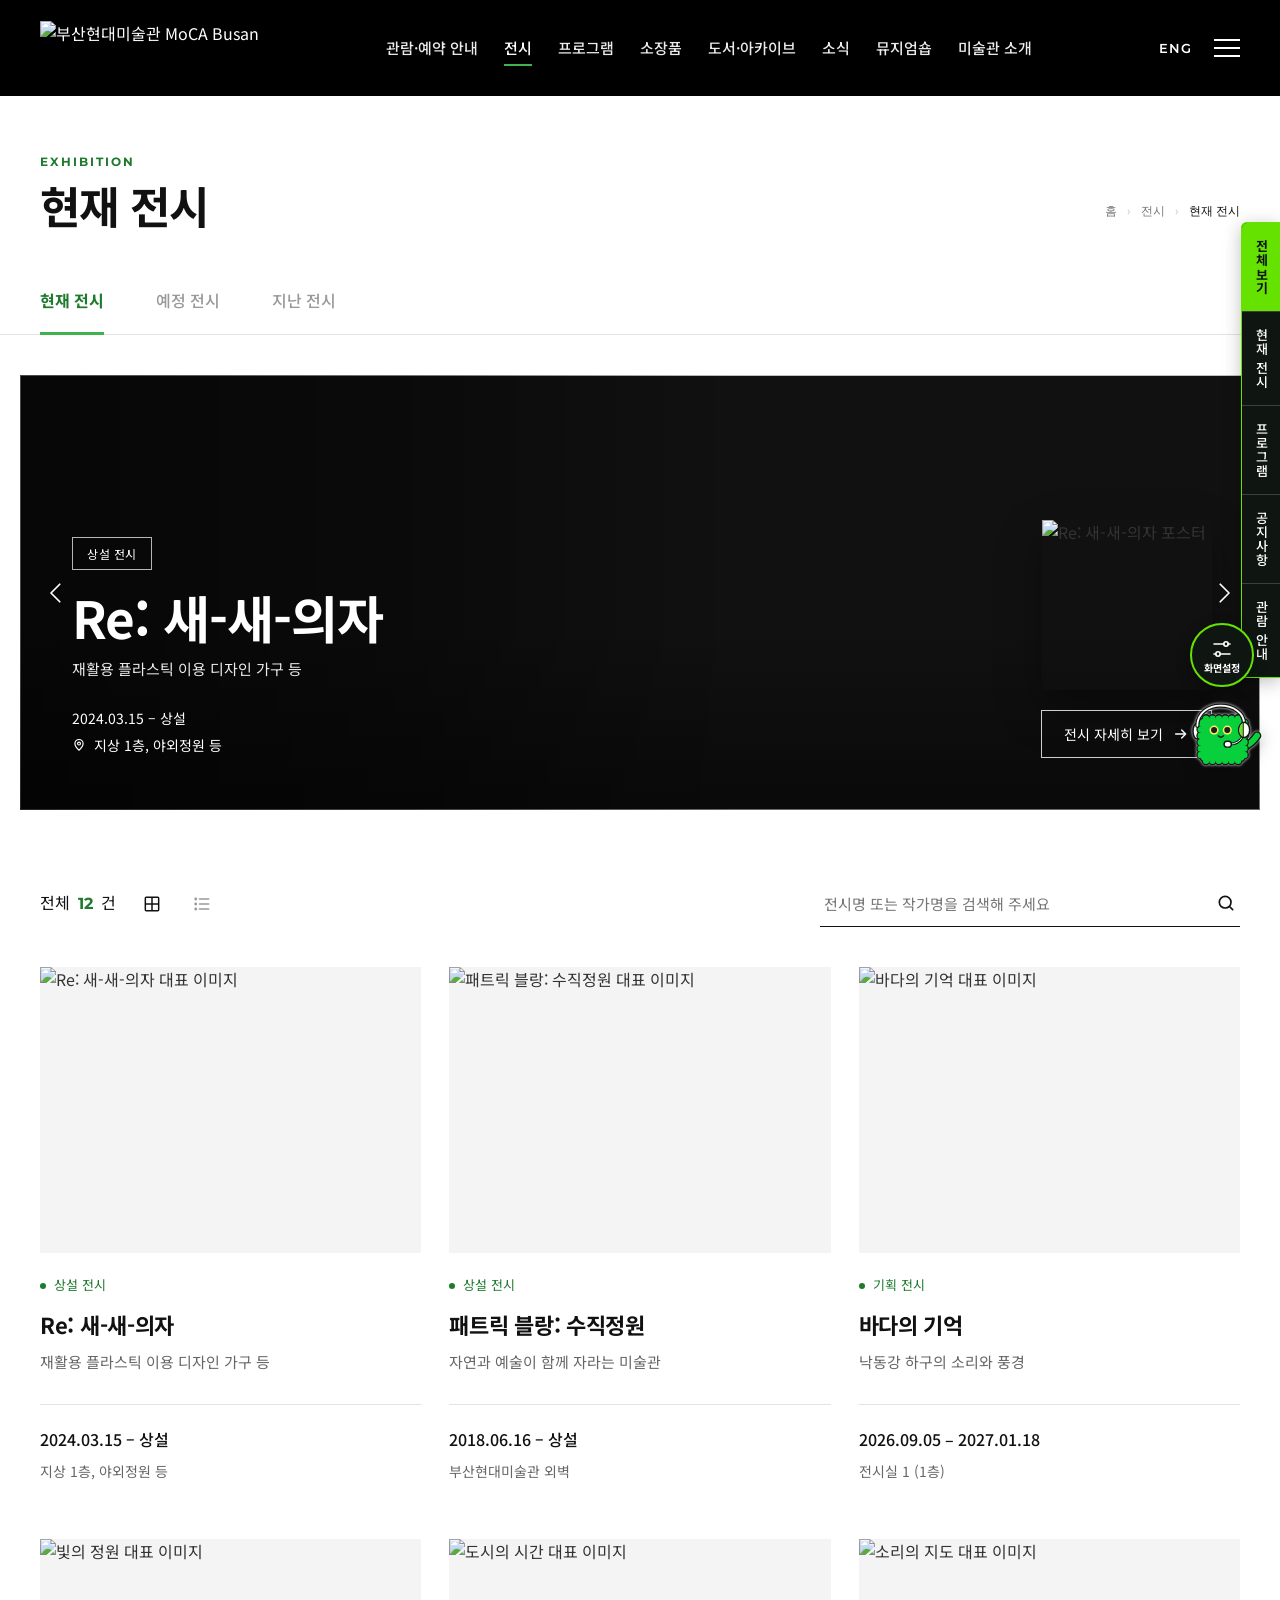
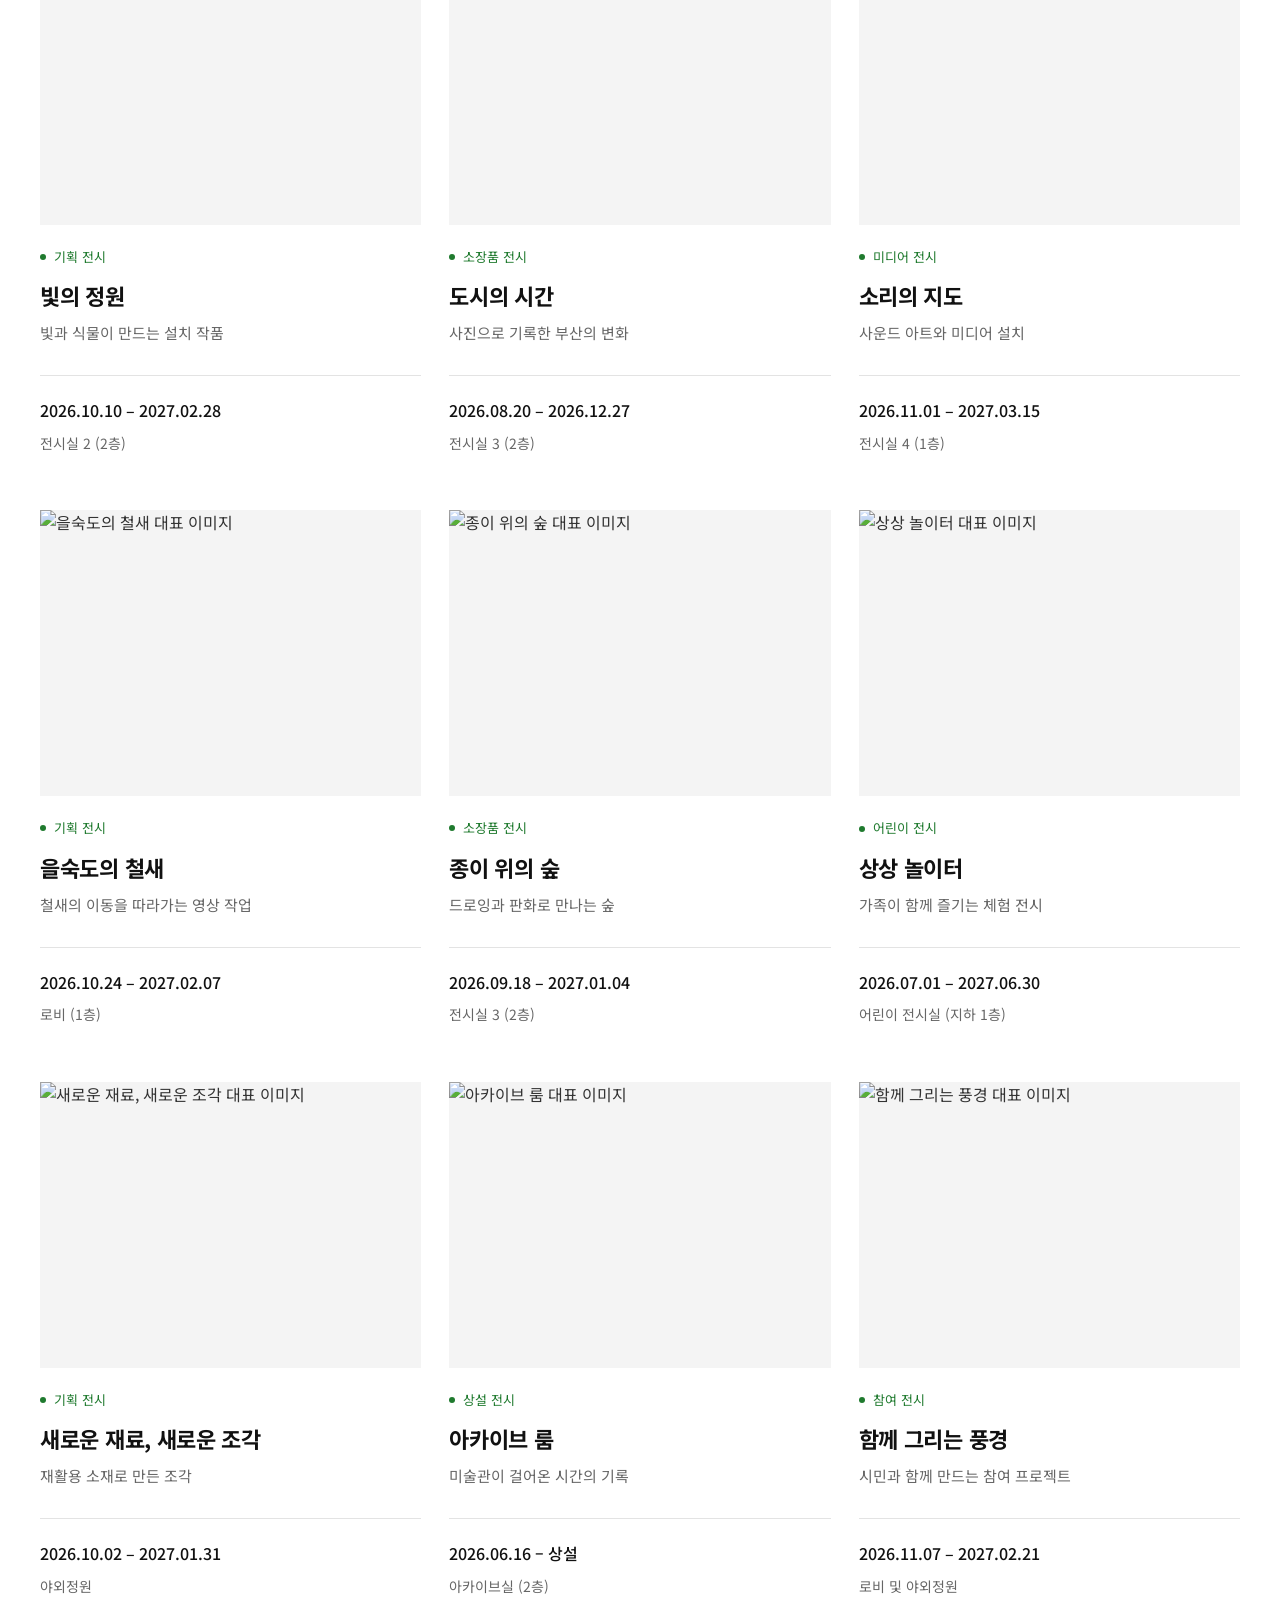
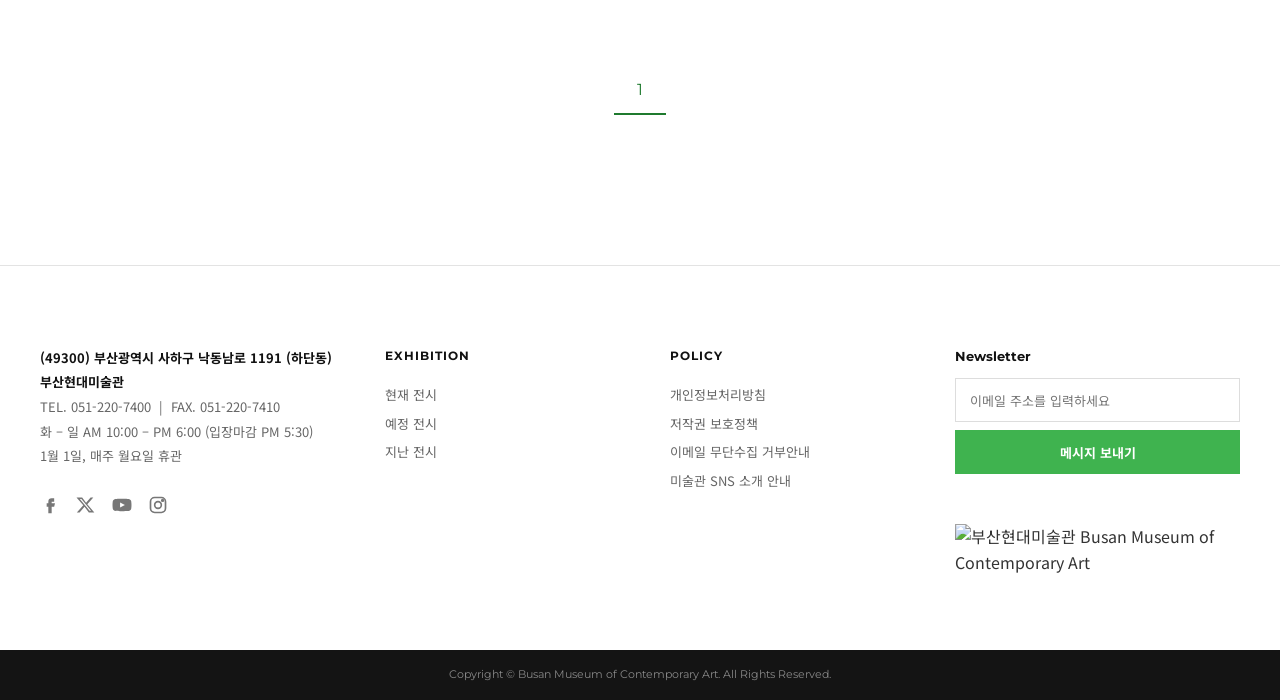
==== commit 796377dc: "AWS 서버의 최신 파일과 동기화 Co-Authored-By: Claude Opus 5.5 <noreply@anthropic.com>" ====
--- a/exhibition.html
+++ b/exhibition.html
@@ -115,6 +115,20 @@
   .slide.promo{position:relative;display:flex;align-items:center;justify-content:space-between;gap:40px;padding:64px 76px;background:#eef3ef;overflow:hidden}
   .slide.promo::before{content:"";position:absolute;right:-120px;top:-160px;width:520px;height:520px;border-radius:50%;background:radial-gradient(circle,rgba(63,179,79,.12),rgba(63,179,79,0) 70%);pointer-events:none}
   .slide.promo::after{content:"";position:absolute;inset:0;background:url(images/line-pattern.svg) center/cover no-repeat;pointer-events:none}
+  /* 흑+네온그린: archive banner on black with gray wave lines */
+  html[data-mode="k-ng"] .slides.is-promo,html[data-mode="k-ng"] .slide.promo{background:var(--mi-01,#0f1612)}
+  html[data-mode="k-ng"] .slide.promo{box-shadow:inset 0 0 0 1px var(--mi-03,#3c423f)}
+  html[data-mode="k-ng"] .slide.promo::after{opacity:.35}
+  html[data-mode="k-ng"] .slide.promo .pr-copy p{color:var(--mi-07,#c9cfcb)}
+  html[data-mode="w-g"] .slide.promo :is(.pr-copy h2,.pr-tag){color:var(--mi-leaf,#3fb34f)}
+  html[data-mode="dg-g"] .slide.promo .pr-copy h2{color:var(--mi-02,#2c302e)}
+  html[data-mode="dg-g"] .slide.promo :is(.pr-kicker,.pr-tag){color:var(--mi-leaf,#39b034)}
+  html[data-mode="k-w"] .slide.promo :is(.pr-kicker,.pr-copy h2,.pr-tag){color:var(--mi-01,#0f1612)}
+  /* 흑+연회: same black wave-line banner as 흑+네온그린, light gray text */
+  html[data-mode="k-lg"] .slides.is-promo,html[data-mode="k-lg"] .slide.promo{background:var(--mi-01,#0f1612)}
+  html[data-mode="k-lg"] .slide.promo{box-shadow:inset 0 0 0 1px var(--mi-03,#3c423f)}
+  html[data-mode="k-lg"] .slide.promo::after{opacity:.35}
+  html[data-mode="k-lg"] .slide.promo :is(.pr-kicker,.pr-copy h2,.pr-copy p,.pr-tag){color:var(--mi-07,#c9cfcb)}
   .pr-copy{position:relative;z-index:1;opacity:0;transform:translateY(14px);transition:opacity .8s ease .1s,transform .8s ease .1s}
   .pr-kicker{display:block;font-size:13px;font-weight:600;letter-spacing:1.5px;color:var(--green-dark)}
   .pr-copy h2{margin-top:18px;font-size:clamp(26px,2.6vw,34px);font-weight:700;line-height:1.4;letter-spacing:-.5px;color:var(--ink)}
@@ -520,7 +534,7 @@
     .to-top{right:16px;bottom:16px;width:44px;height:44px}
   }
 </style>
-<link rel="stylesheet" href="moca-common.css?v=63">
+<link rel="stylesheet" href="moca-common.css?v=66">
 <script src="moca-common.js?v=63" defer></script>
 <script>
   /* a transition that ends on 메인 is tagged so the CSS can keep 메인 fixed */
--- a/moca-common.css
+++ b/moca-common.css
@@ -36,7 +36,7 @@
 #top.hero{height:calc(100vh / var(--fz,1))}
 
 /* ---------- 화면 설정 버튼 (비트윈즈 마스코트 위에 고정) ---------- */
-.set-fab{position:fixed;z-index:91;right:23px;bottom:181px;width:64px;height:64px;border-radius:50%;
+.set-fab{position:fixed;z-index:91;right:26px;bottom:181px;width:64px;height:64px;border-radius:50%;
   display:flex;flex-direction:column;align-items:center;justify-content:center;gap:2px;
   background:var(--mi-01);color:#fff;border:2px solid var(--mi-fresh);box-shadow:0 4px 14px rgba(0,0,0,.35);
   transition:transform .25s,background .25s}
@@ -208,7 +208,7 @@
 html[data-mode] :is(.card,.row){background:transparent!important}
 
   /* ---------- AI character button ---------- */
-  .ai-btn{position:fixed;z-index:90;right:17px;bottom:102px;width:70px;height:64px;transition:transform .25s;filter:drop-shadow(0 0 1.5px rgba(255,255,255,.95)) drop-shadow(0 3px 8px rgba(0,0,0,.3))}
+  .ai-btn{position:fixed;z-index:90;right:18px;bottom:102px;width:70px;height:64px;transition:transform .25s;filter:drop-shadow(0 0 1.5px rgba(255,255,255,.95)) drop-shadow(0 3px 8px rgba(0,0,0,.3))}
   .ai-btn svg{display:block;width:100%;height:100%;overflow:visible}
   .ai-btn:hover{transform:scale(1.08)}
   .ai-btn:focus-visible{outline:2px solid var(--green);outline-offset:3px}
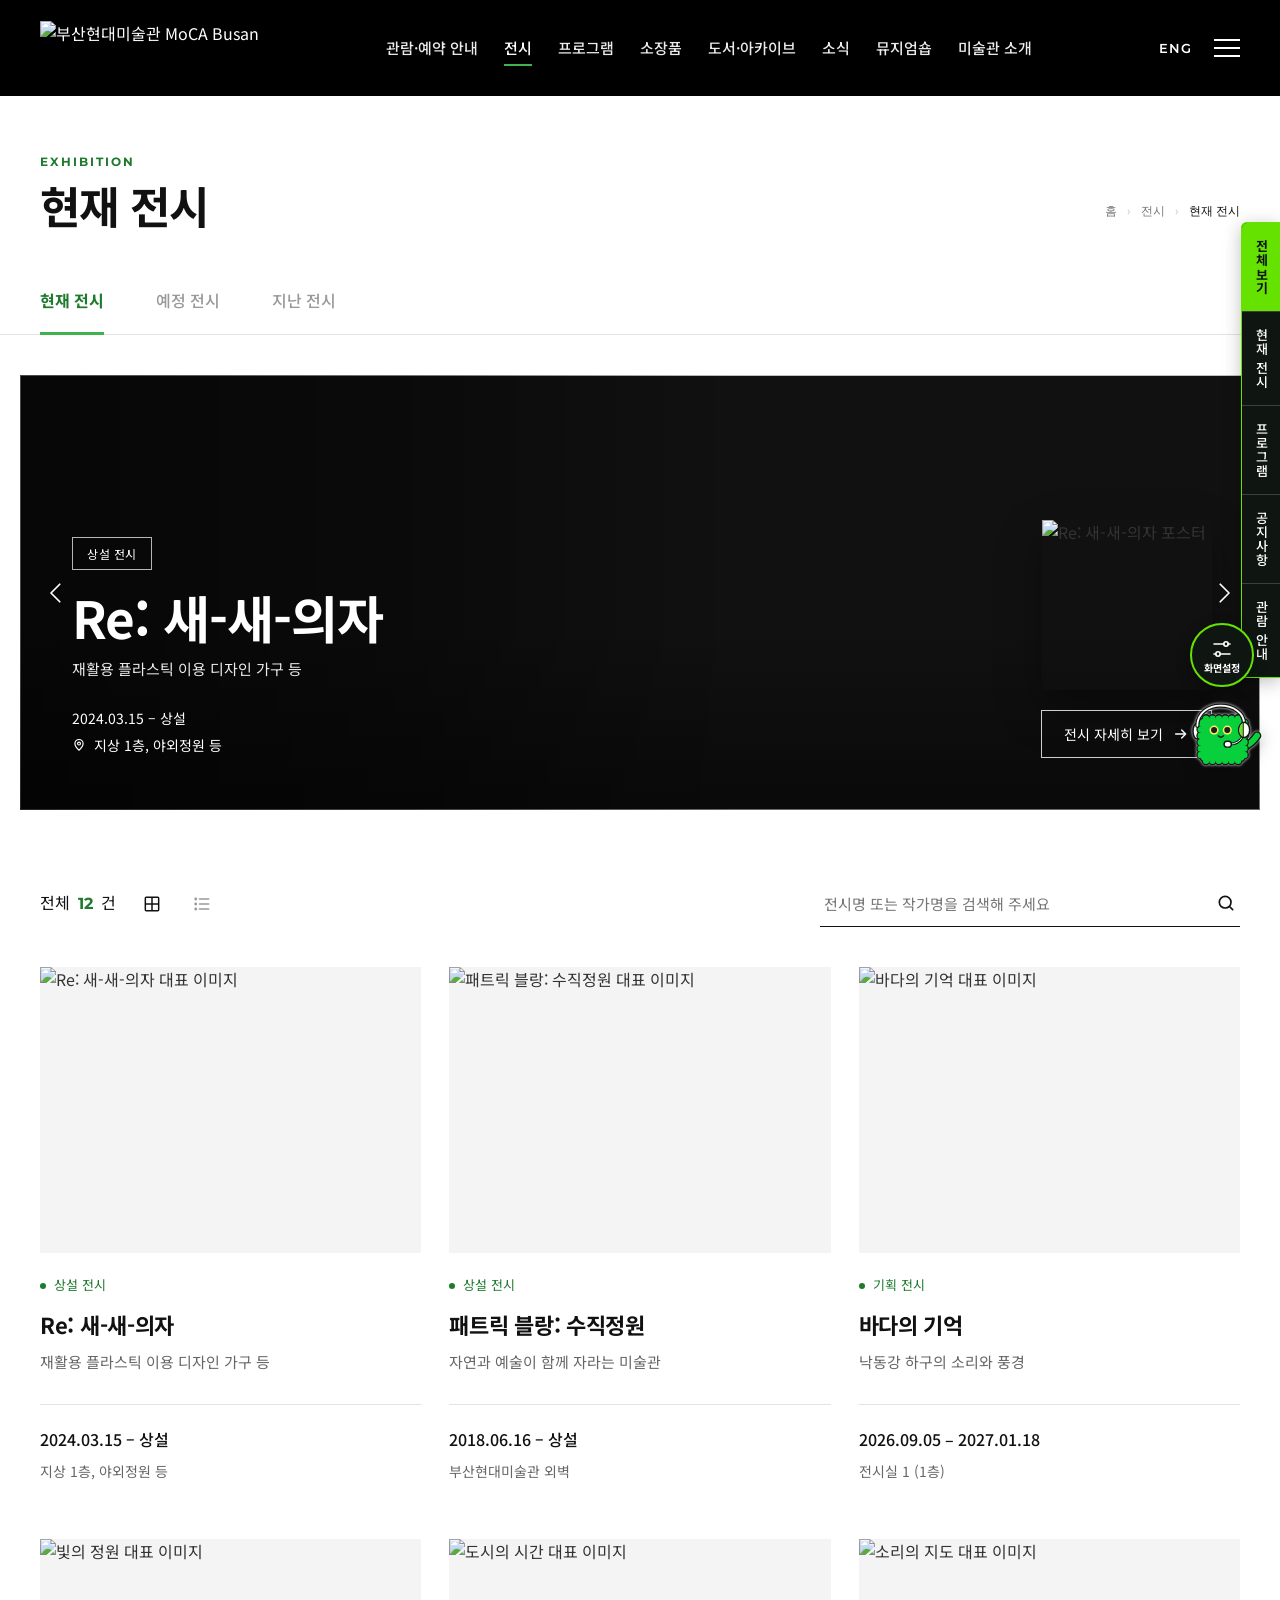
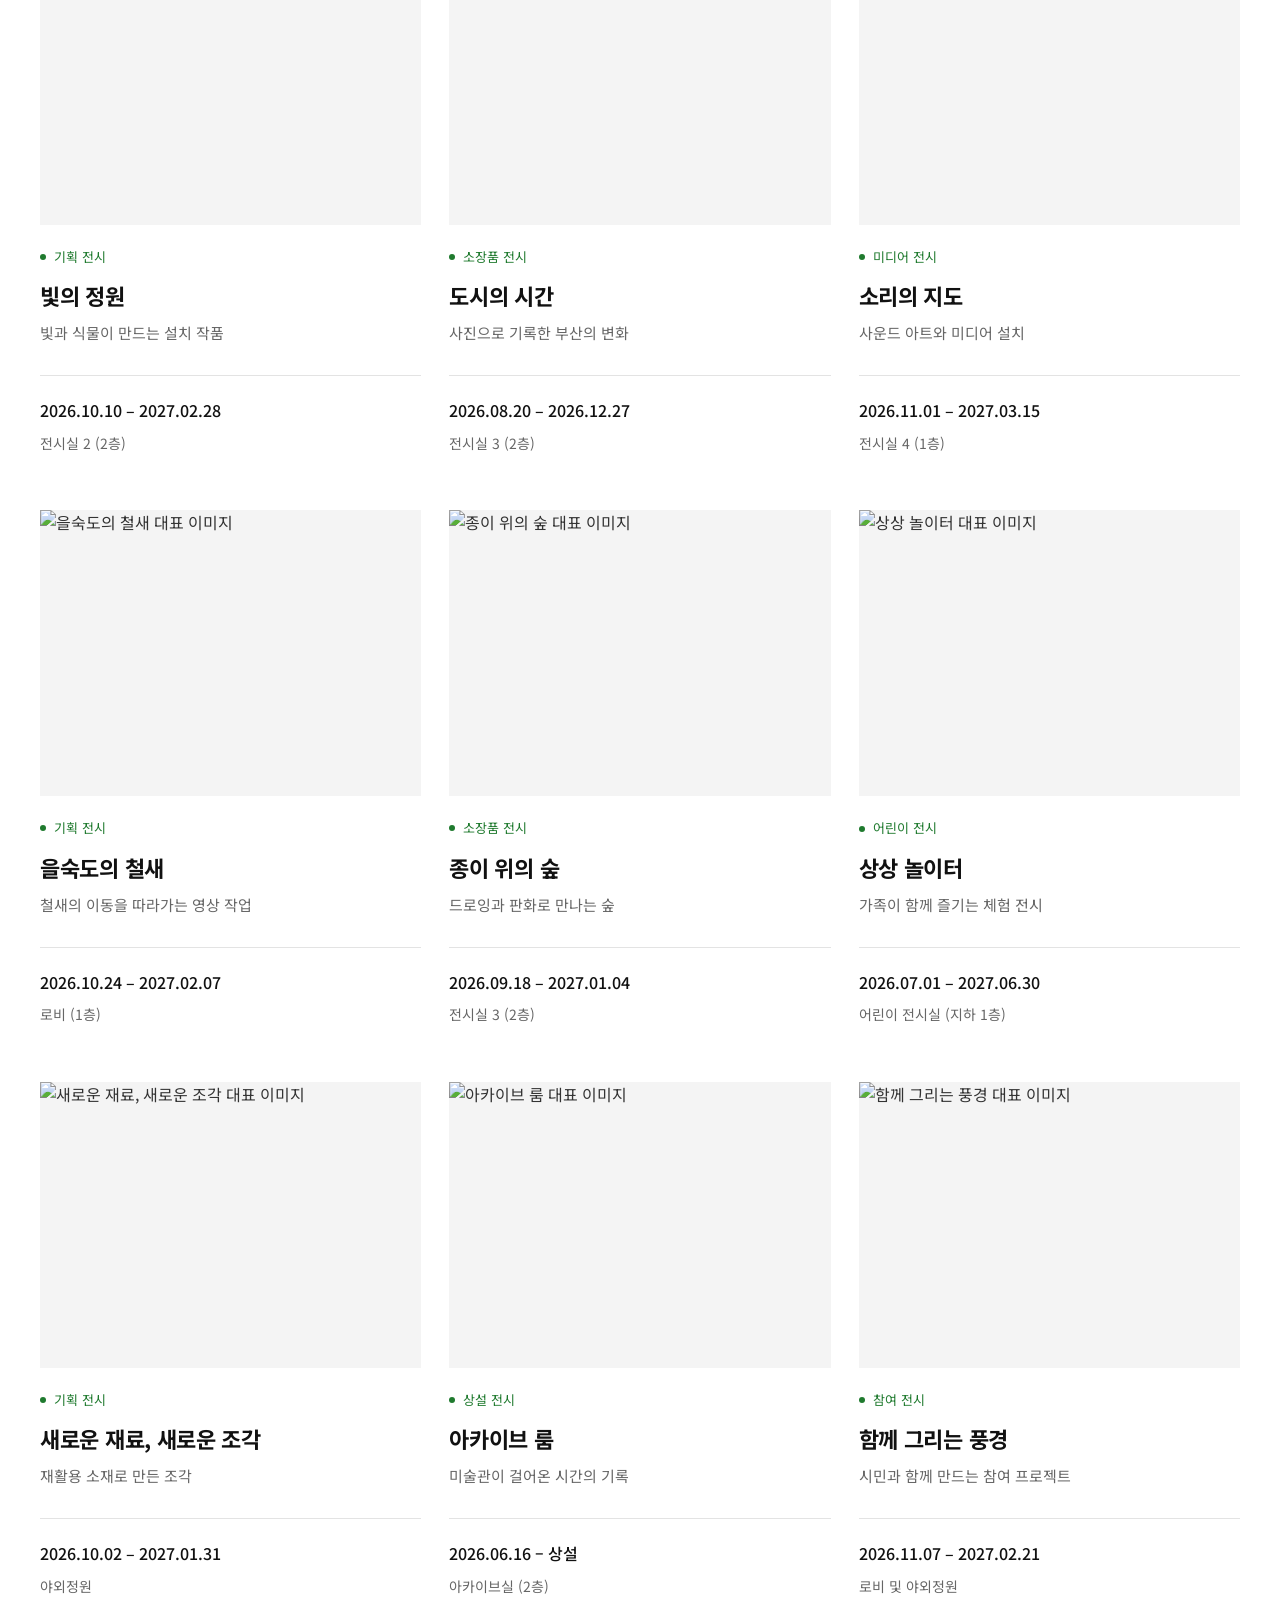
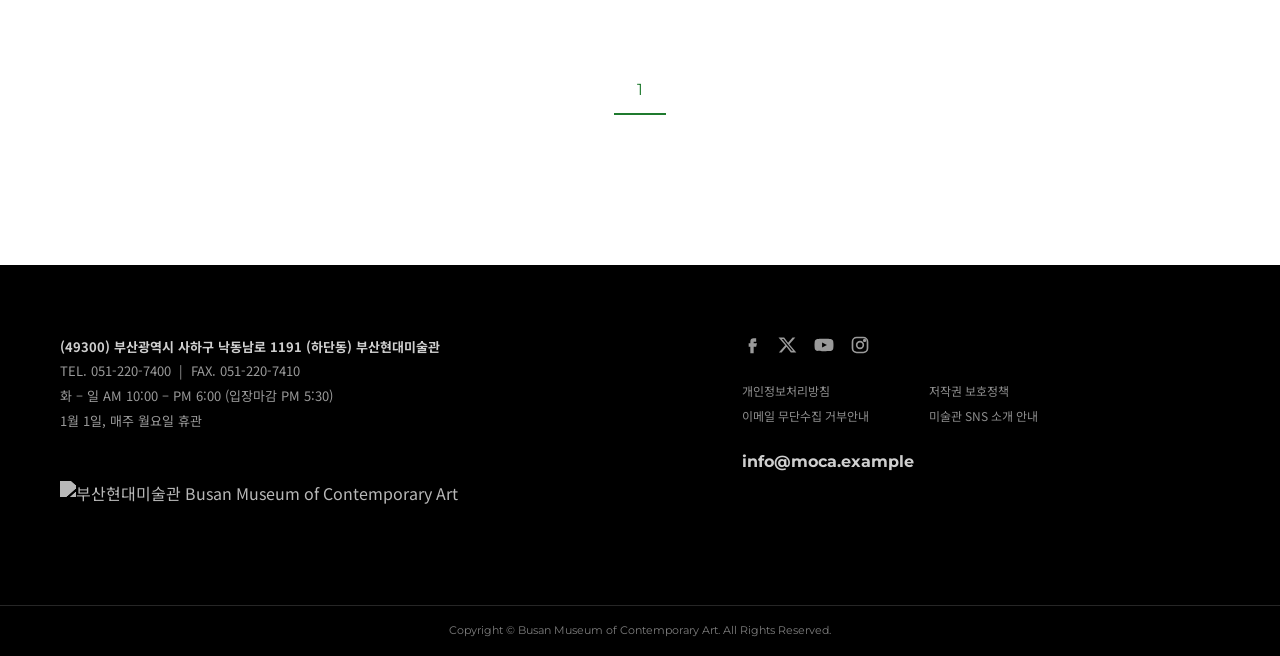
==== commit 4c4eb6f7: "전시 페이지 푸터를 메인 화면 푸터와 동일하게 변경 Co-Authored-By: Claude Opus 5.5 <noreply@anthropic.com>" ====
--- a/exhibition.html
+++ b/exhibition.html
@@ -441,24 +441,31 @@
   .outline-grid li span{font-size:17px;color:var(--ink);font-weight:500}
 
   /* ---------- footer (4 columns) ---------- */
-  footer{background:#fff;border-top:1px solid var(--line);padding:80px 0 0;margin-top:150px}
-  .ft{display:grid;grid-template-columns:1.25fr 1fr 1fr 1.2fr;gap:48px}
+  /* 푸터: 메인 화면과 동일 */
+  footer{background:#fff;border-top:1px solid var(--line);padding:70px 0 0;margin-top:150px}
+  footer .wrap{max-width:1240px}
+  .ft{display:grid;grid-template-columns:1.3fr 1fr;gap:60px}
   .ft address{font-style:normal;font-size:13px;color:#666;line-height:1.9}
   .ft address b{color:var(--ink)}
-  .ft h5{font-family:'Montserrat',sans-serif;font-size:12px;letter-spacing:1px;color:var(--ink);margin-bottom:16px}
-  .ft ul li{font-size:13px;color:#666;padding:4px 0}
-  .ft ul li a:hover{color:var(--ink)}
-  .sns{display:flex;gap:16px;margin-top:26px}
+  .ft .mail{display:block;font-weight:700;color:var(--ink);margin-top:10px}
+  .sns{display:flex;gap:16px;margin:26px 0}
   .sns a{width:20px;height:20px;color:#777}
   .sns a:hover{color:var(--ink)}
-  .news h4{font-size:13px;font-weight:700;color:var(--ink);margin-bottom:12px}
-  .news input{width:100%;height:44px;border:1px solid #ddd;padding:0 14px;font:inherit;font-size:13px;outline:none}
-  .news input:focus{border-color:var(--green)}
-  .news button{width:100%;height:44px;margin-top:8px;background:var(--green);color:#fff;font-weight:700;font-size:13px;transition:.2s}
-  .news button:hover{background:var(--green-dark)}
-  .ft-logo{margin-top:50px}
-  .ft-logo img{width:auto;height:56px;max-width:100%;object-fit:contain}
-  .copyright{background:var(--dark);color:#888;font-size:11px;text-align:center;padding:16px 0;margin-top:70px;font-family:'Montserrat',sans-serif}
+  .ft > div:last-child .sns{margin-top:0}
+  .ft > div:last-child .mail{margin-top:24px}
+  .ft-links{display:grid;grid-template-columns:repeat(2,max-content);gap:6px 60px;font-size:12px;color:#888}
+  .ft-links a:hover{color:var(--ink)}
+  .ft-logo{display:flex;align-items:center;gap:12px;justify-content:flex-start;margin-top:48px;color:var(--ink)}
+  .ft-logo img{width:auto;height:64px;max-width:100%;object-fit:contain}
+  .copy{background:var(--dark);color:#888;font-size:11px;text-align:center;padding:16px 0;margin-top:60px;font-family:'Montserrat',sans-serif}
+  html:not([data-mode]) footer{background:#000;border-top:0}
+  html:not([data-mode]) .ft address{color:#9a9a9a}
+  html:not([data-mode]) .ft address b,html:not([data-mode]) .ft .mail{color:#cfcfcf}
+  html:not([data-mode]) .ft .sns a{color:#9a9a9a}
+  html:not([data-mode]) .ft-links{color:#8c8c8c}
+  html:not([data-mode]) .ft .sns a:hover,html:not([data-mode]) .ft-links a:hover,html:not([data-mode]) .ft .mail:hover{color:#fff}
+  html:not([data-mode]) .ft-logo img{filter:brightness(0) invert(.72)}
+  html:not([data-mode]) footer .copy{background:#000;border-top:1px solid #262626;color:#7d7d7d}
 
   /* ---------- motion for panels ---------- */
   .panel.enter .reveal{animation:exIn .9s cubic-bezier(.2,.8,.2,1) both}
@@ -493,7 +500,7 @@
     .row.rev .txt{padding-left:0}
     .row.wide .frame{margin-right:0}
     .rows{gap:90px}
-    .ft{grid-template-columns:1fr 1fr}
+    .ft{grid-template-columns:1fr}
     .outline-grid{grid-template-columns:1fr 1fr}
     .months{grid-template-columns:repeat(6,1fr)}
     .months li:nth-child(7){border-left:0}
@@ -534,8 +541,8 @@
     .to-top{right:16px;bottom:16px;width:44px;height:44px}
   }
 </style>
-<link rel="stylesheet" href="moca-common.css?v=66">
-<script src="moca-common.js?v=63" defer></script>
+<link rel="stylesheet" href="moca-common.css?v=68">
+<script src="moca-common.js?v=68" defer></script>
 <script>
   /* a transition that ends on 메인 is tagged so the CSS can keep 메인 fixed */
   addEventListener('pagereveal', function (e) {
@@ -742,40 +749,25 @@
         화 – 일 AM 10:00 – PM 6:00 (입장마감 PM 5:30)<br>
         1월 1일, 매주 월요일 휴관
       </address>
+      <div class="ft-logo">
+        <img src="images/logo-footer.svg" alt="부산현대미술관 Busan Museum of Contemporary Art">
+      </div>
+    </div>
+    <div>
       <div class="sns">
         <a href="#" aria-label="Facebook"><svg viewBox="0 0 24 24" fill="currentColor"><path d="M14 8h3V4h-3a4 4 0 0 0-4 4v2H8v4h2v8h4v-8h3l1-4h-4V8z"/></svg></a>
         <a href="#" aria-label="X"><svg viewBox="0 0 24 24" fill="currentColor"><path d="M17.5 3h3.3l-7.2 8.2L22 21h-6.6l-5.2-6.8L4.3 21H1l7.7-8.8L.6 3h6.8l4.7 6.2L17.5 3zm-1.2 16h1.8L6.5 4.9H4.6L16.3 19z"/></svg></a>
         <a href="#" aria-label="YouTube"><svg viewBox="0 0 24 24" fill="currentColor"><path d="M23 7.2a3 3 0 0 0-2.1-2.1C19 4.6 12 4.6 12 4.6s-7 0-8.9.5A3 3 0 0 0 1 7.2 31 31 0 0 0 .6 12a31 31 0 0 0 .4 4.8 3 3 0 0 0 2.1 2.1c1.9.5 8.9.5 8.9.5s7 0 8.9-.5a3 3 0 0 0 2.1-2.1 31 31 0 0 0 .4-4.8 31 31 0 0 0-.4-4.8zM9.7 15.1V8.9L15.5 12l-5.8 3.1z"/></svg></a>
         <a href="#" aria-label="Instagram"><svg viewBox="0 0 24 24" fill="none" stroke="currentColor" stroke-width="2"><rect x="3" y="3" width="18" height="18" rx="5"/><circle cx="12" cy="12" r="4"/><circle cx="17.5" cy="6.5" r="1" fill="currentColor"/></svg></a>
       </div>
-    </div>
-    <div>
-      <h5>EXHIBITION</h5>
-      <ul>
-        <li><a href="#current">현재 전시</a></li>
-        <li><a href="#upcoming">예정 전시</a></li>
-        <li><a href="#past">지난 전시</a></li>
-      </ul>
-    </div>
-    <div>
-      <h5>POLICY</h5>
-      <ul>
-        <li><a href="#">개인정보처리방침</a></li>
-        <li><a href="#">저작권 보호정책</a></li>
-        <li><a href="#">이메일 무단수집 거부안내</a></li>
-        <li><a href="#">미술관 SNS 소개 안내</a></li>
-      </ul>
-    </div>
-    <div>
-      <form class="news" onsubmit="event.preventDefault();this.querySelector('button').textContent='메시지 전송 완료';">
-        <h4 class="en">Newsletter</h4>
-        <input type="email" placeholder="이메일 주소를 입력하세요" required>
-        <button type="submit">메시지 보내기</button>
-      </form>
-      <div class="ft-logo"><img src="images/logo-footer.svg" alt="부산현대미술관 Busan Museum of Contemporary Art"></div>
+      <div class="ft-links">
+        <a href="#">개인정보처리방침</a><a href="#">저작권 보호정책</a>
+        <a href="#">이메일 무단수집 거부안내</a><a href="#">미술관 SNS 소개 안내</a>
+      </div>
+      <a href="#" class="mail en">info@moca.example</a>
     </div>
   </div>
-  <div class="copyright">Copyright © Busan Museum of Contemporary Art. All Rights Reserved.</div>
+  <div class="copy">Copyright © Busan Museum of Contemporary Art. All Rights Reserved.</div>
 </footer>
 
 <button class="to-top" id="toTop" type="button" aria-label="맨 위로 이동">
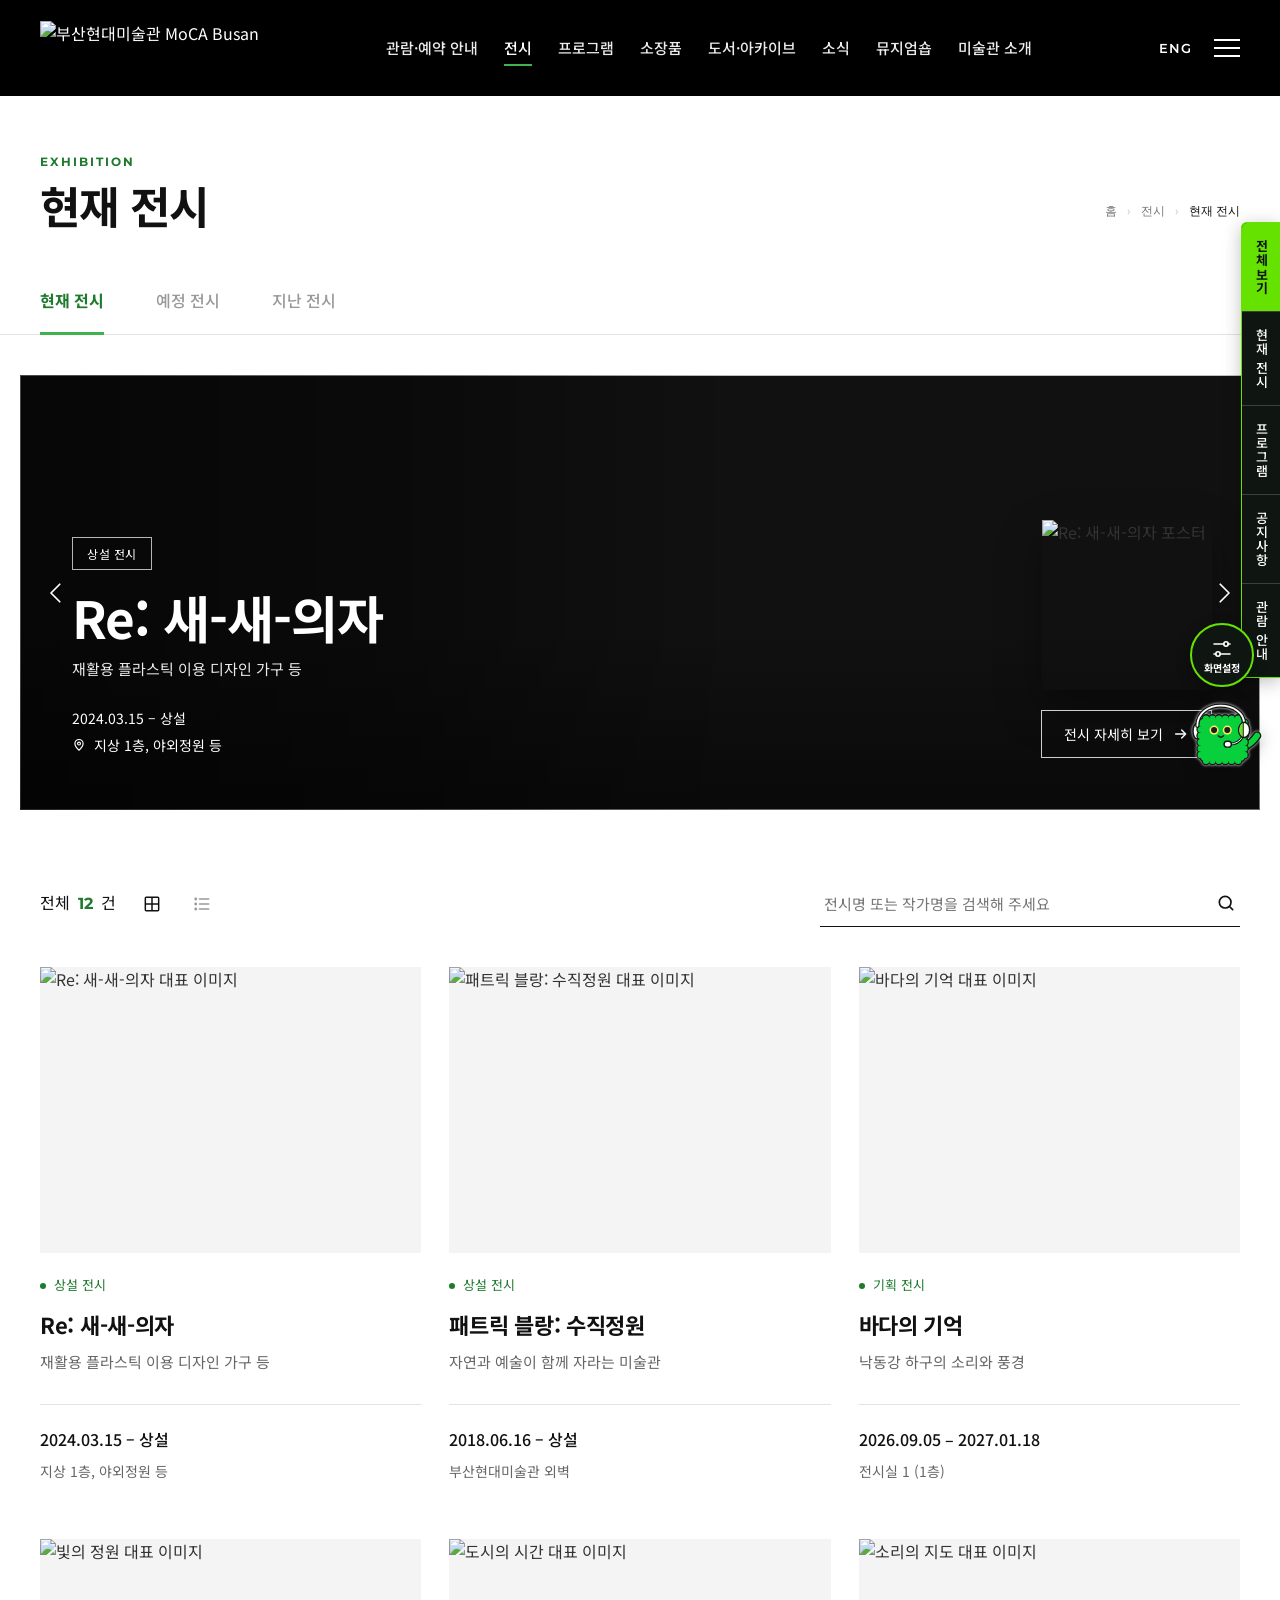
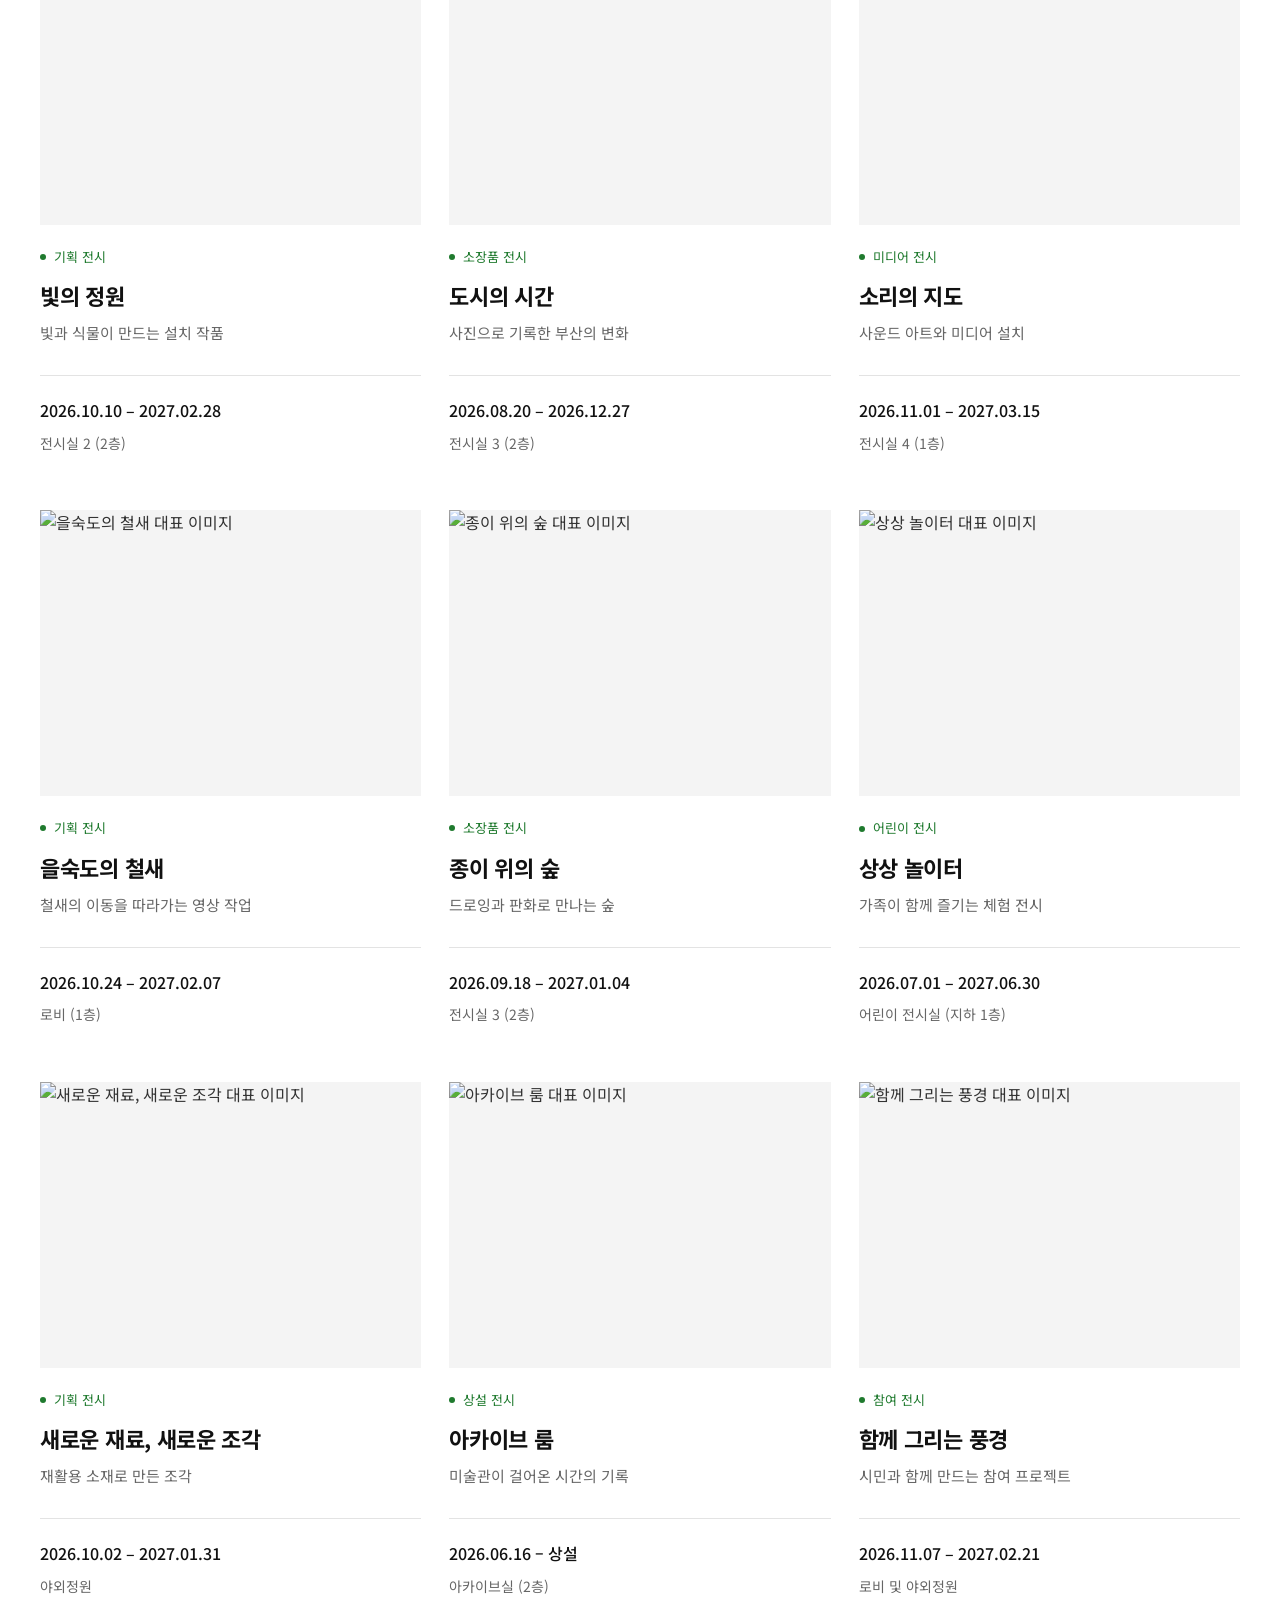
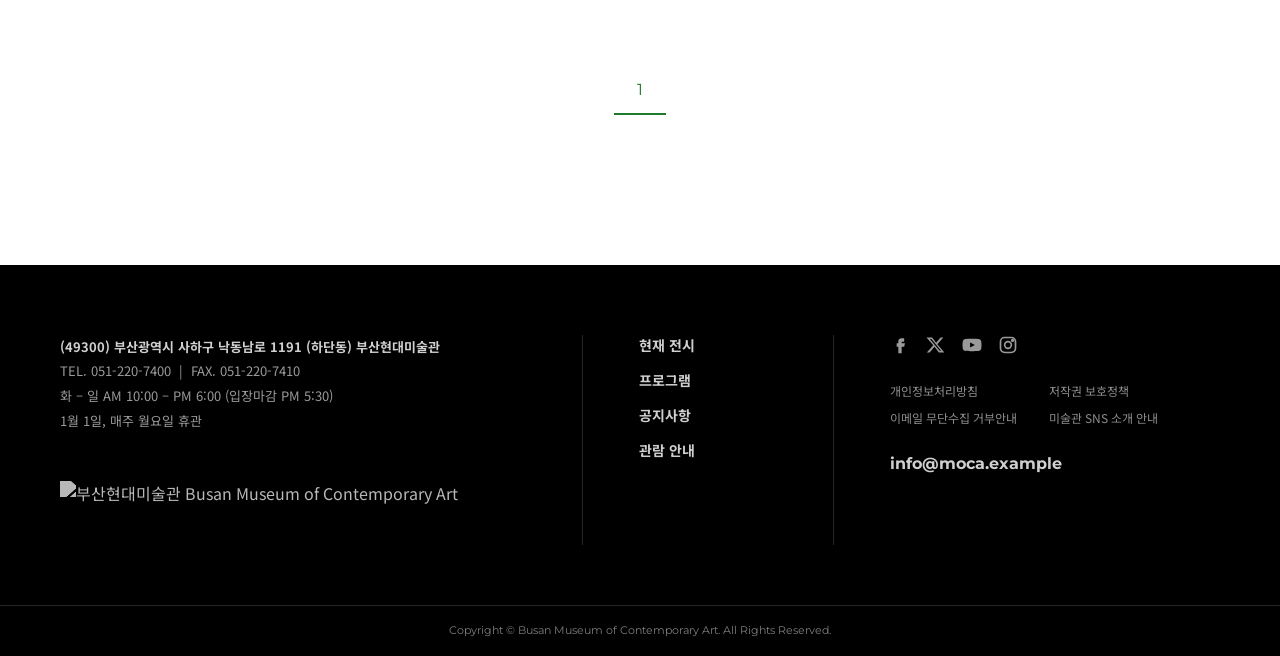
==== commit ec995d0a: "푸터에 바로가기 메뉴 추가, 3단 레이아웃 정리 Co-Authored-By: Claude Opus 5.5 <noreply@anthropic.com>" ====
--- a/exhibition.html
+++ b/exhibition.html
@@ -541,8 +541,8 @@
     .to-top{right:16px;bottom:16px;width:44px;height:44px}
   }
 </style>
-<link rel="stylesheet" href="moca-common.css?v=68">
-<script src="moca-common.js?v=68" defer></script>
+<link rel="stylesheet" href="moca-common.css?v=70">
+<script src="moca-common.js?v=70" defer></script>
 <script>
   /* a transition that ends on 메인 is tagged so the CSS can keep 메인 fixed */
   addEventListener('pagereveal', function (e) {
@@ -753,6 +753,12 @@
         <img src="images/logo-footer.svg" alt="부산현대미술관 Busan Museum of Contemporary Art">
       </div>
     </div>
+    <nav class="ft-menu" aria-label="푸터 바로가기">
+      <a href="exhibition.html#current">현재 전시</a>
+      <a href="#" data-nolink="1">프로그램</a>
+      <a href="#" data-nolink="1">공지사항</a>
+      <a href="#" data-nolink="1">관람 안내</a>
+    </nav>
     <div>
       <div class="sns">
         <a href="#" aria-label="Facebook"><svg viewBox="0 0 24 24" fill="currentColor"><path d="M14 8h3V4h-3a4 4 0 0 0-4 4v2H8v4h2v8h4v-8h3l1-4h-4V8z"/></svg></a>
--- a/moca-common.css
+++ b/moca-common.css
@@ -258,7 +258,7 @@
 .sitemap-dim{position:fixed;inset:0;z-index:78;background:rgba(0,0,0,.35);opacity:0;visibility:hidden;transition:opacity .55s ease,visibility .55s}
 .sitemap-dim.open{opacity:1;visibility:visible}
 .sitemap{--sq-w:38px;position:fixed;z-index:79;top:50%;right:var(--sq-w);width:min(1000px,calc(100vw - var(--sq-w) - 24px));height:min(490px,calc(100vh - 48px));
-  background:var(--panel-bg,#fff);color:var(--text,#333);border-radius:10px 0 0 10px;box-shadow:-10px 10px 50px rgba(0,0,0,.28);
+  background:var(--panel-bg,#fff);color:var(--text,#333);border-radius:10px;box-shadow:-10px 10px 50px rgba(0,0,0,.28);
   transform:translate(calc(100% + var(--sq-w) + 40px),-50%);visibility:hidden;
   transition:transform .65s cubic-bezier(.22,.8,.26,1),visibility .65s;display:flex;flex-direction:column;overflow-y:auto;padding:22px 40px 26px}
 .sitemap.open{transform:translate(0,-50%);visibility:visible}
@@ -282,4 +282,18 @@
   .sm-grid{grid-template-columns:1fr 1fr}
 }
 @media (max-width:680px){.sitemap{padding:22px 20px 28px}.sm-grid{gap:24px 16px}}
-@media (prefers-reduced-motion:reduce){.sitemap,.sitemap-dim{transition:none}}+@media (prefers-reduced-motion:reduce){.sitemap,.sitemap-dim{transition:none}}
+/* ---------- 푸터: 주소·로고 / 바로가기 메뉴 / SNS·정책 3단 구성 ---------- */
+body > footer .ft{grid-template-columns:1.35fr .65fr 1fr;gap:0}
+body > footer .ft > * + *{border-left:1px solid var(--line,#e5e5e5);padding-left:56px}
+html:not([data-mode]) body > footer .ft > * + *{border-color:#262626}
+.ft-menu{display:flex;flex-direction:column;align-items:flex-start;gap:14px;font-size:14px;font-weight:700;line-height:1.5}
+.ft-menu a{color:var(--ink,#111);transition:color .2s}
+html:not([data-mode]) .ft-menu a{color:#cfcfcf}
+.ft-menu a:hover,.ft-menu a:focus-visible{color:var(--green,#39b034)}
+body > footer .ft-links{gap:8px 32px}
+@media (max-width:1024px){
+  body > footer .ft{grid-template-columns:1fr;gap:32px}
+  body > footer .ft > * + *{border-left:0;padding-left:0;border-top:1px solid var(--line,#e5e5e5);padding-top:32px}
+  .ft-menu{flex-direction:row;flex-wrap:wrap;gap:12px 32px}
+}
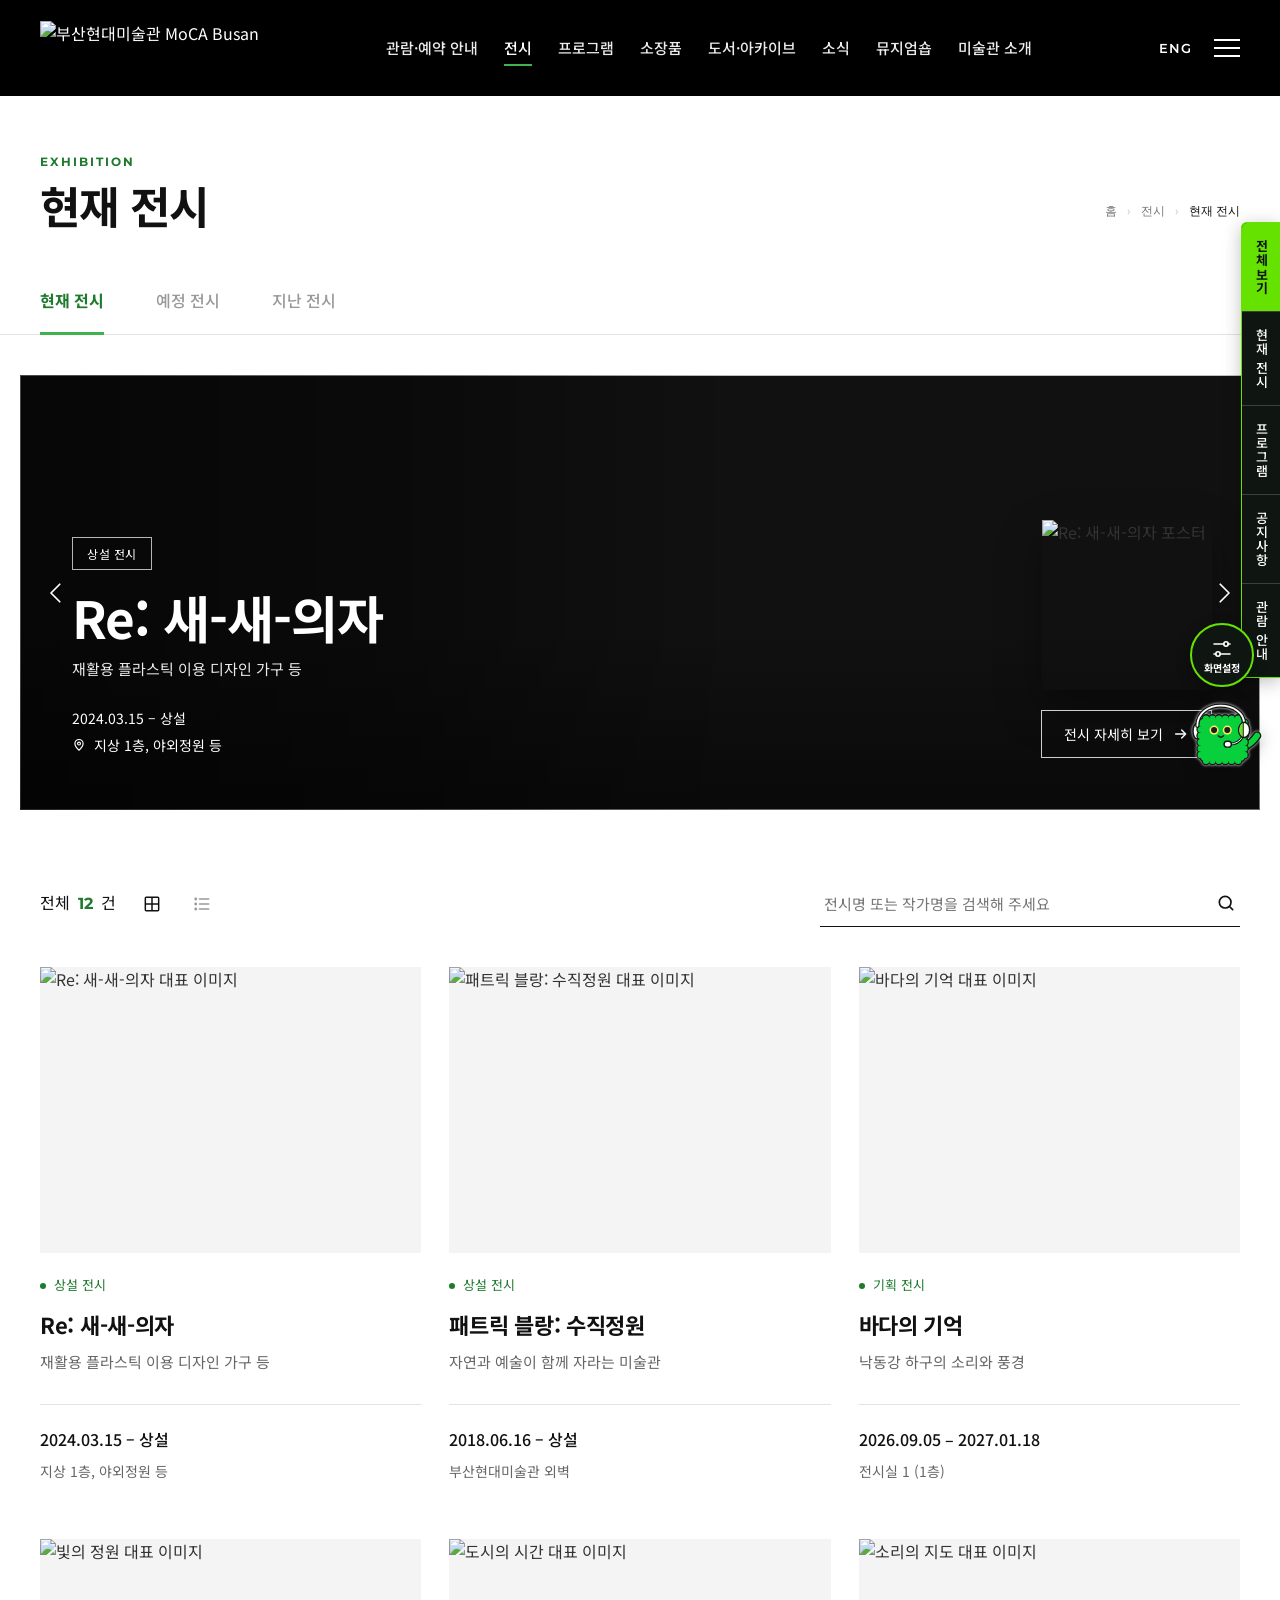
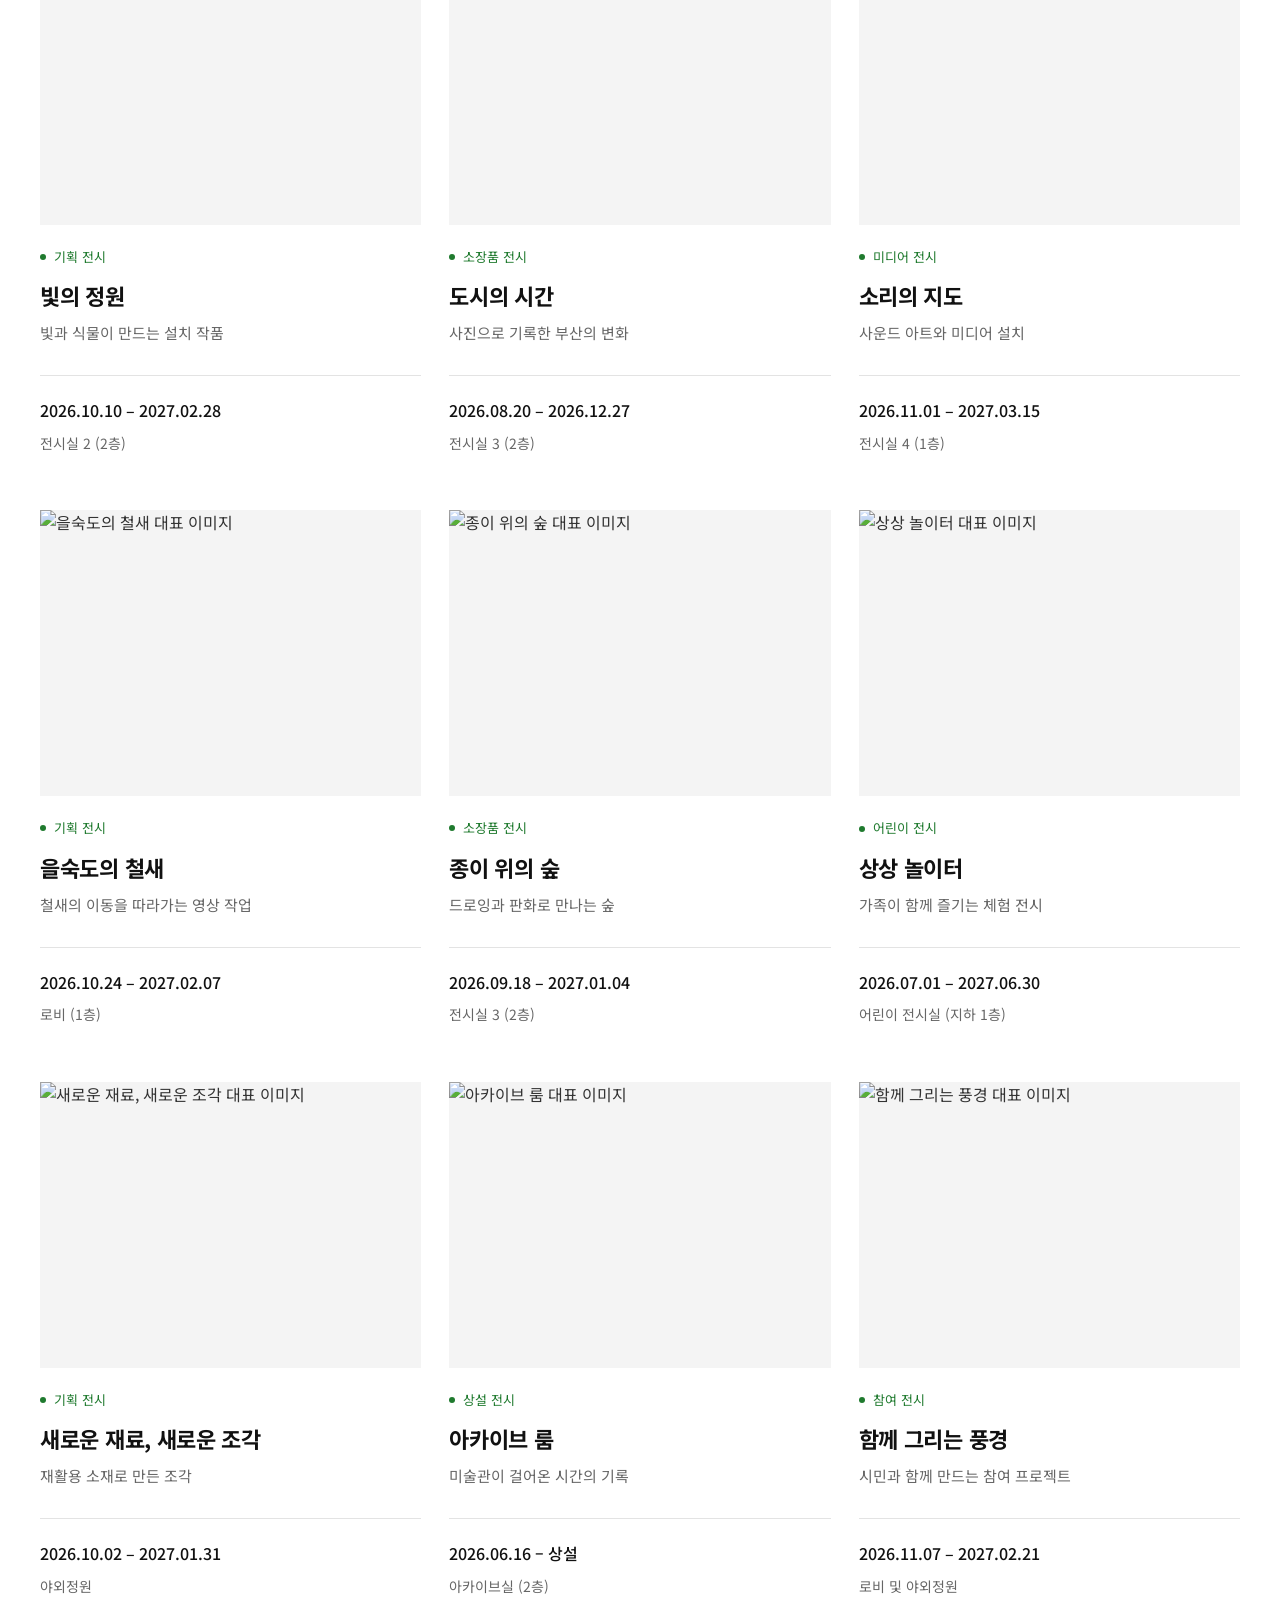
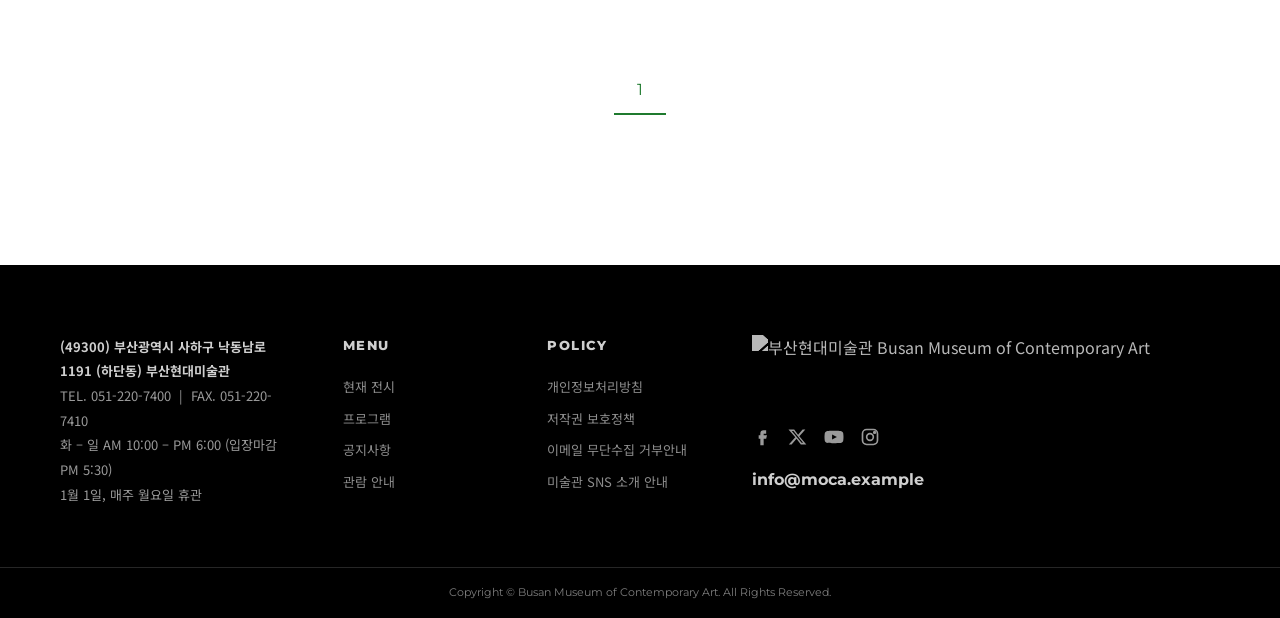
==== commit 17f110d6: "푸터를 주소·MENU·POLICY·로고 4단 구성으로 변경 Co-Authored-By: Claude Opus 5.5 <noreply@anthropic.com>" ====
--- a/exhibition.html
+++ b/exhibition.html
@@ -541,8 +541,8 @@
     .to-top{right:16px;bottom:16px;width:44px;height:44px}
   }
 </style>
-<link rel="stylesheet" href="moca-common.css?v=70">
-<script src="moca-common.js?v=70" defer></script>
+<link rel="stylesheet" href="moca-common.css?v=71">
+<script src="moca-common.js?v=71" defer></script>
 <script>
   /* a transition that ends on 메인 is tagged so the CSS can keep 메인 fixed */
   addEventListener('pagereveal', function (e) {
@@ -749,26 +749,34 @@
         화 – 일 AM 10:00 – PM 6:00 (입장마감 PM 5:30)<br>
         1월 1일, 매주 월요일 휴관
       </address>
+    </div>
+    <nav class="ft-col" aria-label="푸터 바로가기">
+      <h5>MENU</h5>
+      <div class="ft-menu">
+        <a href="exhibition.html#current">현재 전시</a>
+        <a href="#" data-nolink="1">프로그램</a>
+        <a href="#" data-nolink="1">공지사항</a>
+        <a href="#" data-nolink="1">관람 안내</a>
+      </div>
+    </nav>
+    <div class="ft-col">
+      <h5>POLICY</h5>
+      <div class="ft-links">
+        <a href="#">개인정보처리방침</a>
+        <a href="#">저작권 보호정책</a>
+        <a href="#">이메일 무단수집 거부안내</a>
+        <a href="#">미술관 SNS 소개 안내</a>
+      </div>
+    </div>
+    <div class="ft-brand">
       <div class="ft-logo">
         <img src="images/logo-footer.svg" alt="부산현대미술관 Busan Museum of Contemporary Art">
       </div>
-    </div>
-    <nav class="ft-menu" aria-label="푸터 바로가기">
-      <a href="exhibition.html#current">현재 전시</a>
-      <a href="#" data-nolink="1">프로그램</a>
-      <a href="#" data-nolink="1">공지사항</a>
-      <a href="#" data-nolink="1">관람 안내</a>
-    </nav>
-    <div>
       <div class="sns">
         <a href="#" aria-label="Facebook"><svg viewBox="0 0 24 24" fill="currentColor"><path d="M14 8h3V4h-3a4 4 0 0 0-4 4v2H8v4h2v8h4v-8h3l1-4h-4V8z"/></svg></a>
         <a href="#" aria-label="X"><svg viewBox="0 0 24 24" fill="currentColor"><path d="M17.5 3h3.3l-7.2 8.2L22 21h-6.6l-5.2-6.8L4.3 21H1l7.7-8.8L.6 3h6.8l4.7 6.2L17.5 3zm-1.2 16h1.8L6.5 4.9H4.6L16.3 19z"/></svg></a>
         <a href="#" aria-label="YouTube"><svg viewBox="0 0 24 24" fill="currentColor"><path d="M23 7.2a3 3 0 0 0-2.1-2.1C19 4.6 12 4.6 12 4.6s-7 0-8.9.5A3 3 0 0 0 1 7.2 31 31 0 0 0 .6 12a31 31 0 0 0 .4 4.8 3 3 0 0 0 2.1 2.1c1.9.5 8.9.5 8.9.5s7 0 8.9-.5a3 3 0 0 0 2.1-2.1 31 31 0 0 0 .4-4.8 31 31 0 0 0-.4-4.8zM9.7 15.1V8.9L15.5 12l-5.8 3.1z"/></svg></a>
         <a href="#" aria-label="Instagram"><svg viewBox="0 0 24 24" fill="none" stroke="currentColor" stroke-width="2"><rect x="3" y="3" width="18" height="18" rx="5"/><circle cx="12" cy="12" r="4"/><circle cx="17.5" cy="6.5" r="1" fill="currentColor"/></svg></a>
-      </div>
-      <div class="ft-links">
-        <a href="#">개인정보처리방침</a><a href="#">저작권 보호정책</a>
-        <a href="#">이메일 무단수집 거부안내</a><a href="#">미술관 SNS 소개 안내</a>
       </div>
       <a href="#" class="mail en">info@moca.example</a>
     </div>
--- a/moca-common.css
+++ b/moca-common.css
@@ -283,17 +283,22 @@
 }
 @media (max-width:680px){.sitemap{padding:22px 20px 28px}.sm-grid{gap:24px 16px}}
 @media (prefers-reduced-motion:reduce){.sitemap,.sitemap-dim{transition:none}}
-/* ---------- 푸터: 주소·로고 / 바로가기 메뉴 / SNS·정책 3단 구성 ---------- */
-body > footer .ft{grid-template-columns:1.35fr .65fr 1fr;gap:0}
-body > footer .ft > * + *{border-left:1px solid var(--line,#e5e5e5);padding-left:56px}
-html:not([data-mode]) body > footer .ft > * + *{border-color:#262626}
-.ft-menu{display:flex;flex-direction:column;align-items:flex-start;gap:14px;font-size:14px;font-weight:700;line-height:1.5}
-.ft-menu a{color:var(--ink,#111);transition:color .2s}
-html:not([data-mode]) .ft-menu a{color:#cfcfcf}
-.ft-menu a:hover,.ft-menu a:focus-visible{color:var(--green,#39b034)}
-body > footer .ft-links{gap:8px 32px}
+/* ---------- 푸터: 주소 / MENU / POLICY / 로고·SNS 4단 구성 ---------- */
+body > footer .ft{grid-template-columns:minmax(0,1.5fr) minmax(0,1fr) minmax(0,1fr) auto;gap:48px;align-items:start}
+body > footer .ft h5{font-family:'Montserrat',sans-serif;font-size:13px;font-weight:800;letter-spacing:1.5px;color:var(--ink,#111);margin:0 0 22px}
+body > footer .ft-menu,body > footer .ft-links{display:flex;flex-direction:column;align-items:flex-start;gap:12px;font-size:13px;line-height:1.5}
+body > footer .ft-menu a,body > footer .ft-links a{transition:color .2s}
+body > footer .ft-menu a{color:#666}
+html:not([data-mode]) body > footer .ft h5{color:#cfcfcf}
+html:not([data-mode]) body > footer .ft-menu a{color:#8c8c8c}
+body > footer .ft-menu a:hover,body > footer .ft-menu a:focus-visible{color:var(--green,#39b034)}
+body > footer .ft-brand .ft-logo{margin-top:0}
+body > footer .ft > .ft-brand .sns{margin:28px 0 0}
+body > footer .ft > .ft-brand .mail{margin-top:20px}
 @media (max-width:1024px){
-  body > footer .ft{grid-template-columns:1fr;gap:32px}
-  body > footer .ft > * + *{border-left:0;padding-left:0;border-top:1px solid var(--line,#e5e5e5);padding-top:32px}
-  .ft-menu{flex-direction:row;flex-wrap:wrap;gap:12px 32px}
+  body > footer .ft{grid-template-columns:1fr 1fr;gap:40px 24px}
+  body > footer .ft > :first-child,body > footer .ft > .ft-brand{grid-column:1/-1}
 }
+/* 중간 폭 데스크톱: 오른쪽 화면설정 버튼·캐릭터가 로고를 가리지 않도록 여백 확보 */
+@media (min-width:1025px) and (max-width:1420px){body > footer .ft{padding-right:110px}}
+@media (min-width:1025px) and (max-width:1200px){body > footer .ft{gap:28px}}
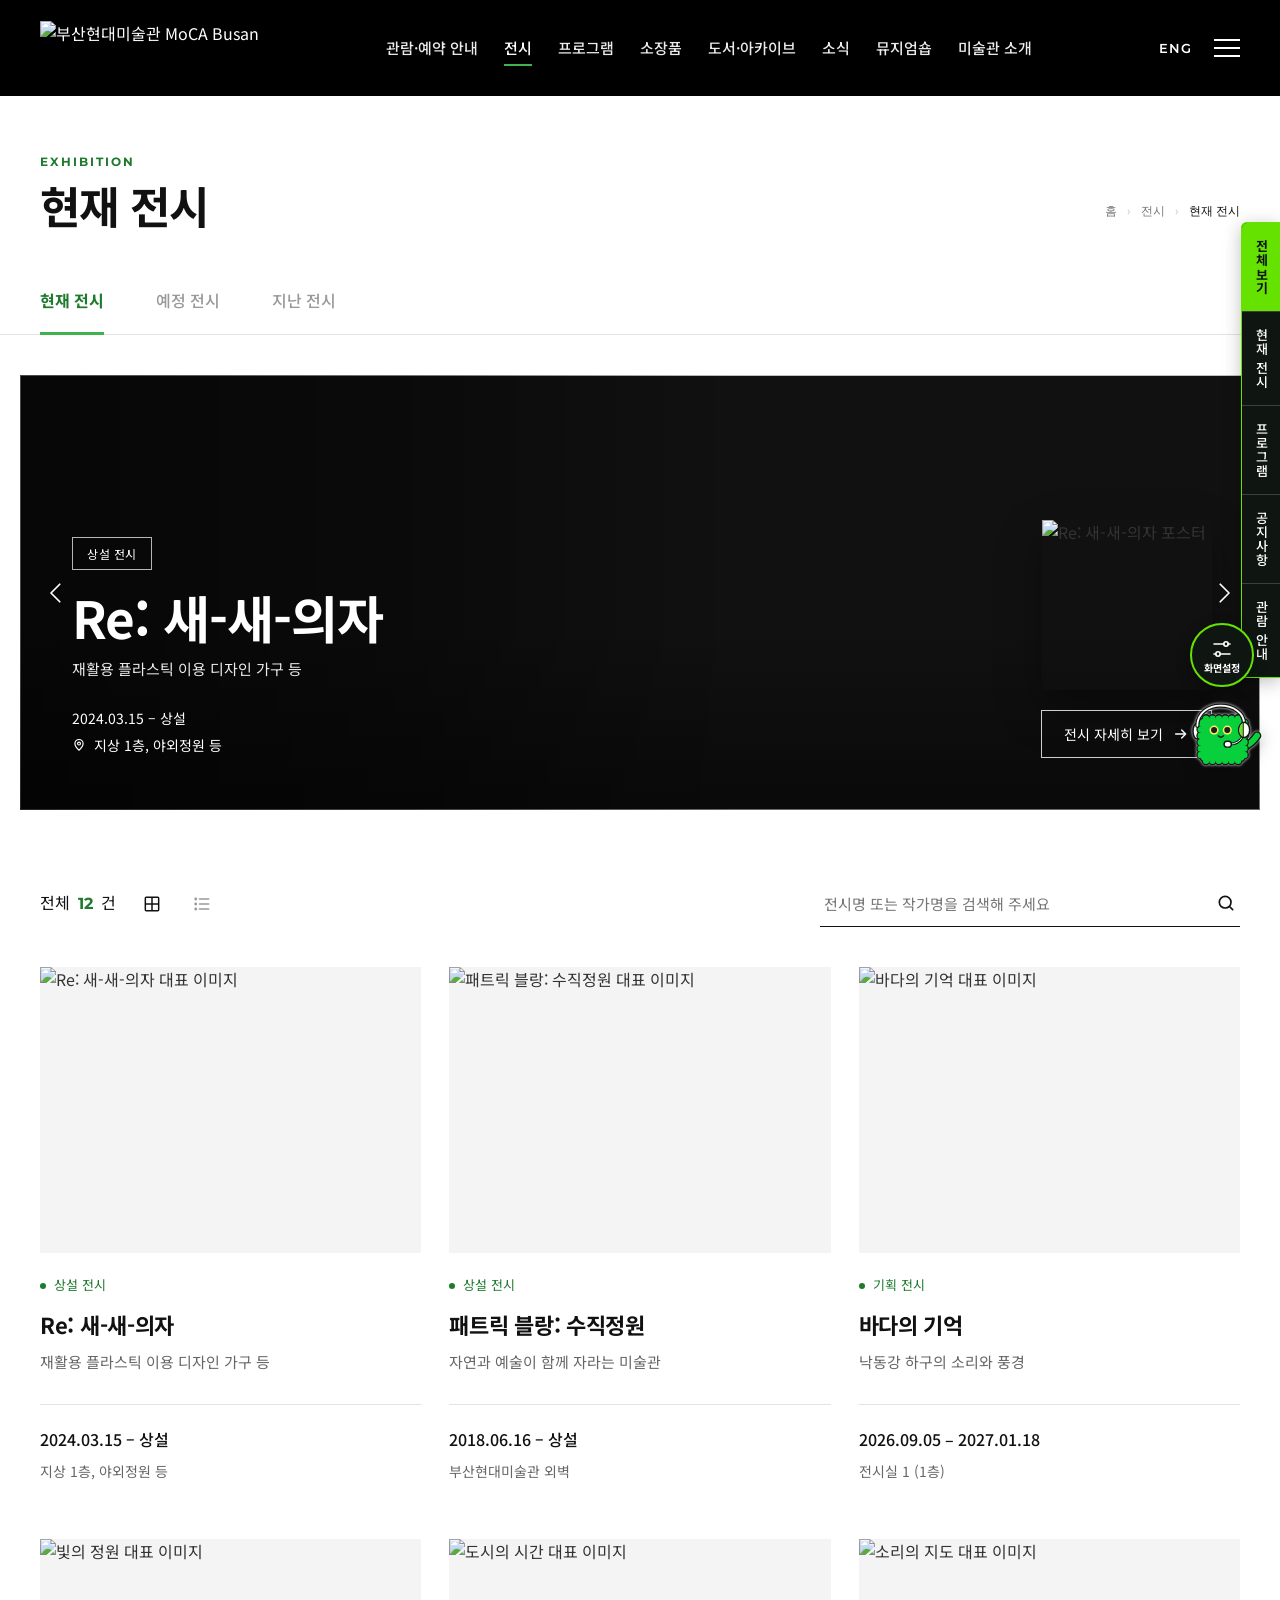
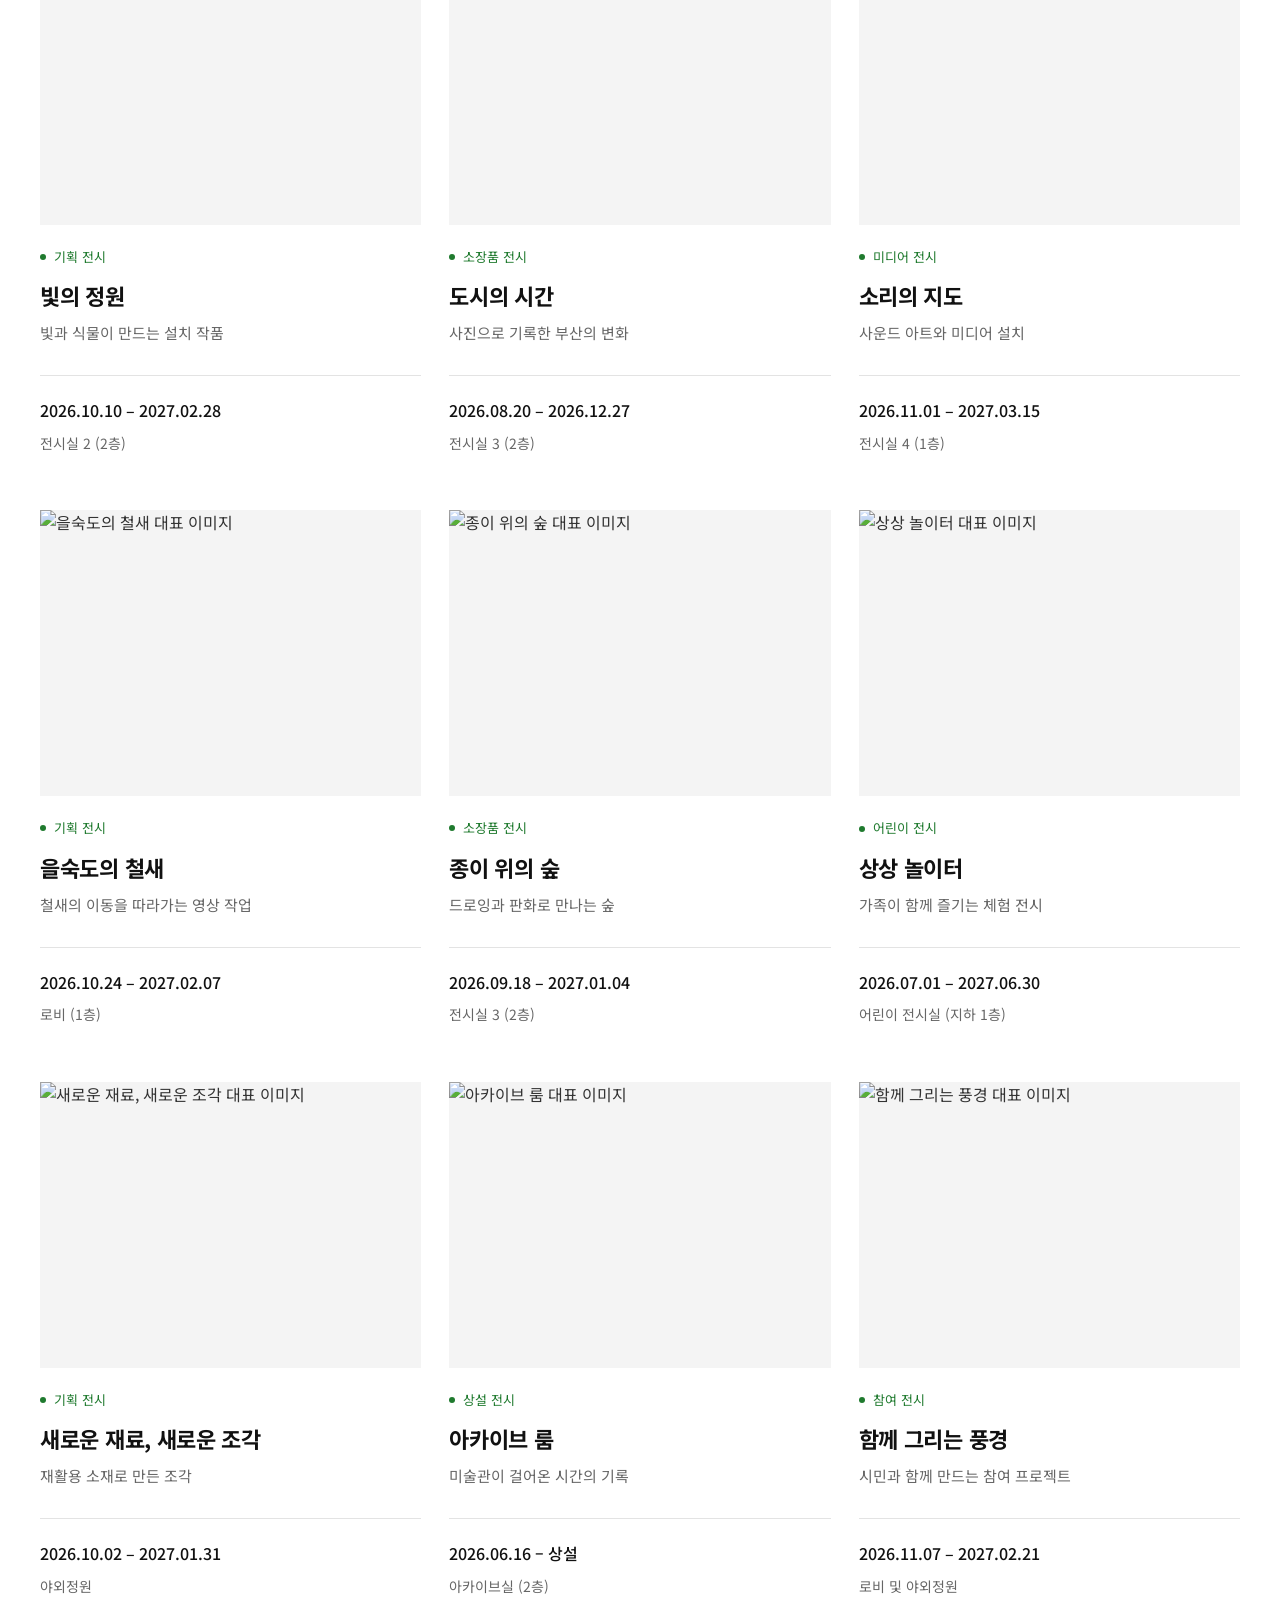
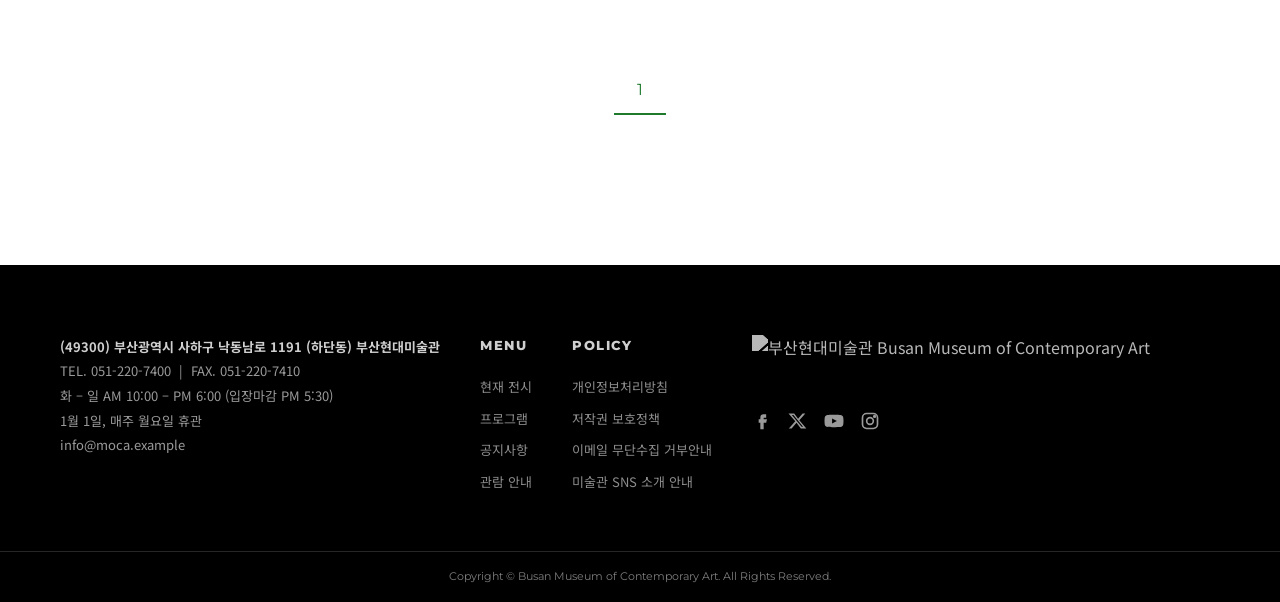
==== commit 4a380e8b: "푸터 로고 축소·간격 균등·메일 위치 변경, 전시장 사진 설명 문구 삭제 Co-Authored-By: Claude Opus 5.5 <noreply@anthropic.com>" ====
--- a/exhibition.html
+++ b/exhibition.html
@@ -541,8 +541,8 @@
     .to-top{right:16px;bottom:16px;width:44px;height:44px}
   }
 </style>
-<link rel="stylesheet" href="moca-common.css?v=71">
-<script src="moca-common.js?v=71" defer></script>
+<link rel="stylesheet" href="moca-common.css?v=74">
+<script src="moca-common.js?v=74" defer></script>
 <script>
   /* a transition that ends on 메인 is tagged so the CSS can keep 메인 fixed */
   addEventListener('pagereveal', function (e) {
@@ -749,6 +749,7 @@
         화 – 일 AM 10:00 – PM 6:00 (입장마감 PM 5:30)<br>
         1월 1일, 매주 월요일 휴관
       </address>
+      <a href="#" class="mail en">info@moca.example</a>
     </div>
     <nav class="ft-col" aria-label="푸터 바로가기">
       <h5>MENU</h5>
@@ -778,7 +779,6 @@
         <a href="#" aria-label="YouTube"><svg viewBox="0 0 24 24" fill="currentColor"><path d="M23 7.2a3 3 0 0 0-2.1-2.1C19 4.6 12 4.6 12 4.6s-7 0-8.9.5A3 3 0 0 0 1 7.2 31 31 0 0 0 .6 12a31 31 0 0 0 .4 4.8 3 3 0 0 0 2.1 2.1c1.9.5 8.9.5 8.9.5s7 0 8.9-.5a3 3 0 0 0 2.1-2.1 31 31 0 0 0 .4-4.8 31 31 0 0 0-.4-4.8zM9.7 15.1V8.9L15.5 12l-5.8 3.1z"/></svg></a>
         <a href="#" aria-label="Instagram"><svg viewBox="0 0 24 24" fill="none" stroke="currentColor" stroke-width="2"><rect x="3" y="3" width="18" height="18" rx="5"/><circle cx="12" cy="12" r="4"/><circle cx="17.5" cy="6.5" r="1" fill="currentColor"/></svg></a>
       </div>
-      <a href="#" class="mail en">info@moca.example</a>
     </div>
   </div>
   <div class="copy">Copyright © Busan Museum of Contemporary Art. All Rights Reserved.</div>
--- a/moca-common.css
+++ b/moca-common.css
@@ -284,7 +284,7 @@
 @media (max-width:680px){.sitemap{padding:22px 20px 28px}.sm-grid{gap:24px 16px}}
 @media (prefers-reduced-motion:reduce){.sitemap,.sitemap-dim{transition:none}}
 /* ---------- 푸터: 주소 / MENU / POLICY / 로고·SNS 4단 구성 ---------- */
-body > footer .ft{grid-template-columns:minmax(0,1.5fr) minmax(0,1fr) minmax(0,1fr) auto;gap:48px;align-items:start}
+body > footer .ft{grid-template-columns:repeat(4,auto);justify-content:space-between;gap:24px;align-items:start}
 body > footer .ft h5{font-family:'Montserrat',sans-serif;font-size:13px;font-weight:800;letter-spacing:1.5px;color:var(--ink,#111);margin:0 0 22px}
 body > footer .ft-menu,body > footer .ft-links{display:flex;flex-direction:column;align-items:flex-start;gap:12px;font-size:13px;line-height:1.5}
 body > footer .ft-menu a,body > footer .ft-links a{transition:color .2s}
@@ -292,13 +292,17 @@
 html:not([data-mode]) body > footer .ft h5{color:#cfcfcf}
 html:not([data-mode]) body > footer .ft-menu a{color:#8c8c8c}
 body > footer .ft-menu a:hover,body > footer .ft-menu a:focus-visible{color:var(--green,#39b034)}
+body > footer .ft > .ft-brand{justify-self:end}
 body > footer .ft-brand .ft-logo{margin-top:0}
+body > footer .ft-brand .ft-logo img{height:48px}
 body > footer .ft > .ft-brand .sns{margin:28px 0 0}
-body > footer .ft > .ft-brand .mail{margin-top:20px}
+body > footer .ft .mail{width:fit-content;margin:0;font-family:inherit;font-size:13px;font-weight:400;line-height:1.9;color:#666}
+html:not([data-mode]) body > footer .ft .mail{color:#9a9a9a}
+html[data-mode] body > footer .ft .mail{color:var(--text)}
+body > footer .ft .mail:hover{text-decoration:underline}
 @media (max-width:1024px){
   body > footer .ft{grid-template-columns:1fr 1fr;gap:40px 24px}
-  body > footer .ft > :first-child,body > footer .ft > .ft-brand{grid-column:1/-1}
+  body > footer .ft > :first-child,body > footer .ft > .ft-brand{grid-column:1/-1;justify-self:start}
 }
 /* 중간 폭 데스크톱: 오른쪽 화면설정 버튼·캐릭터가 로고를 가리지 않도록 여백 확보 */
-@media (min-width:1025px) and (max-width:1420px){body > footer .ft{padding-right:110px}}
-@media (min-width:1025px) and (max-width:1200px){body > footer .ft{gap:28px}}
+@media (min-width:1025px) and (max-width:1420px){body > footer .ft > .ft-brand{margin-right:70px}}
